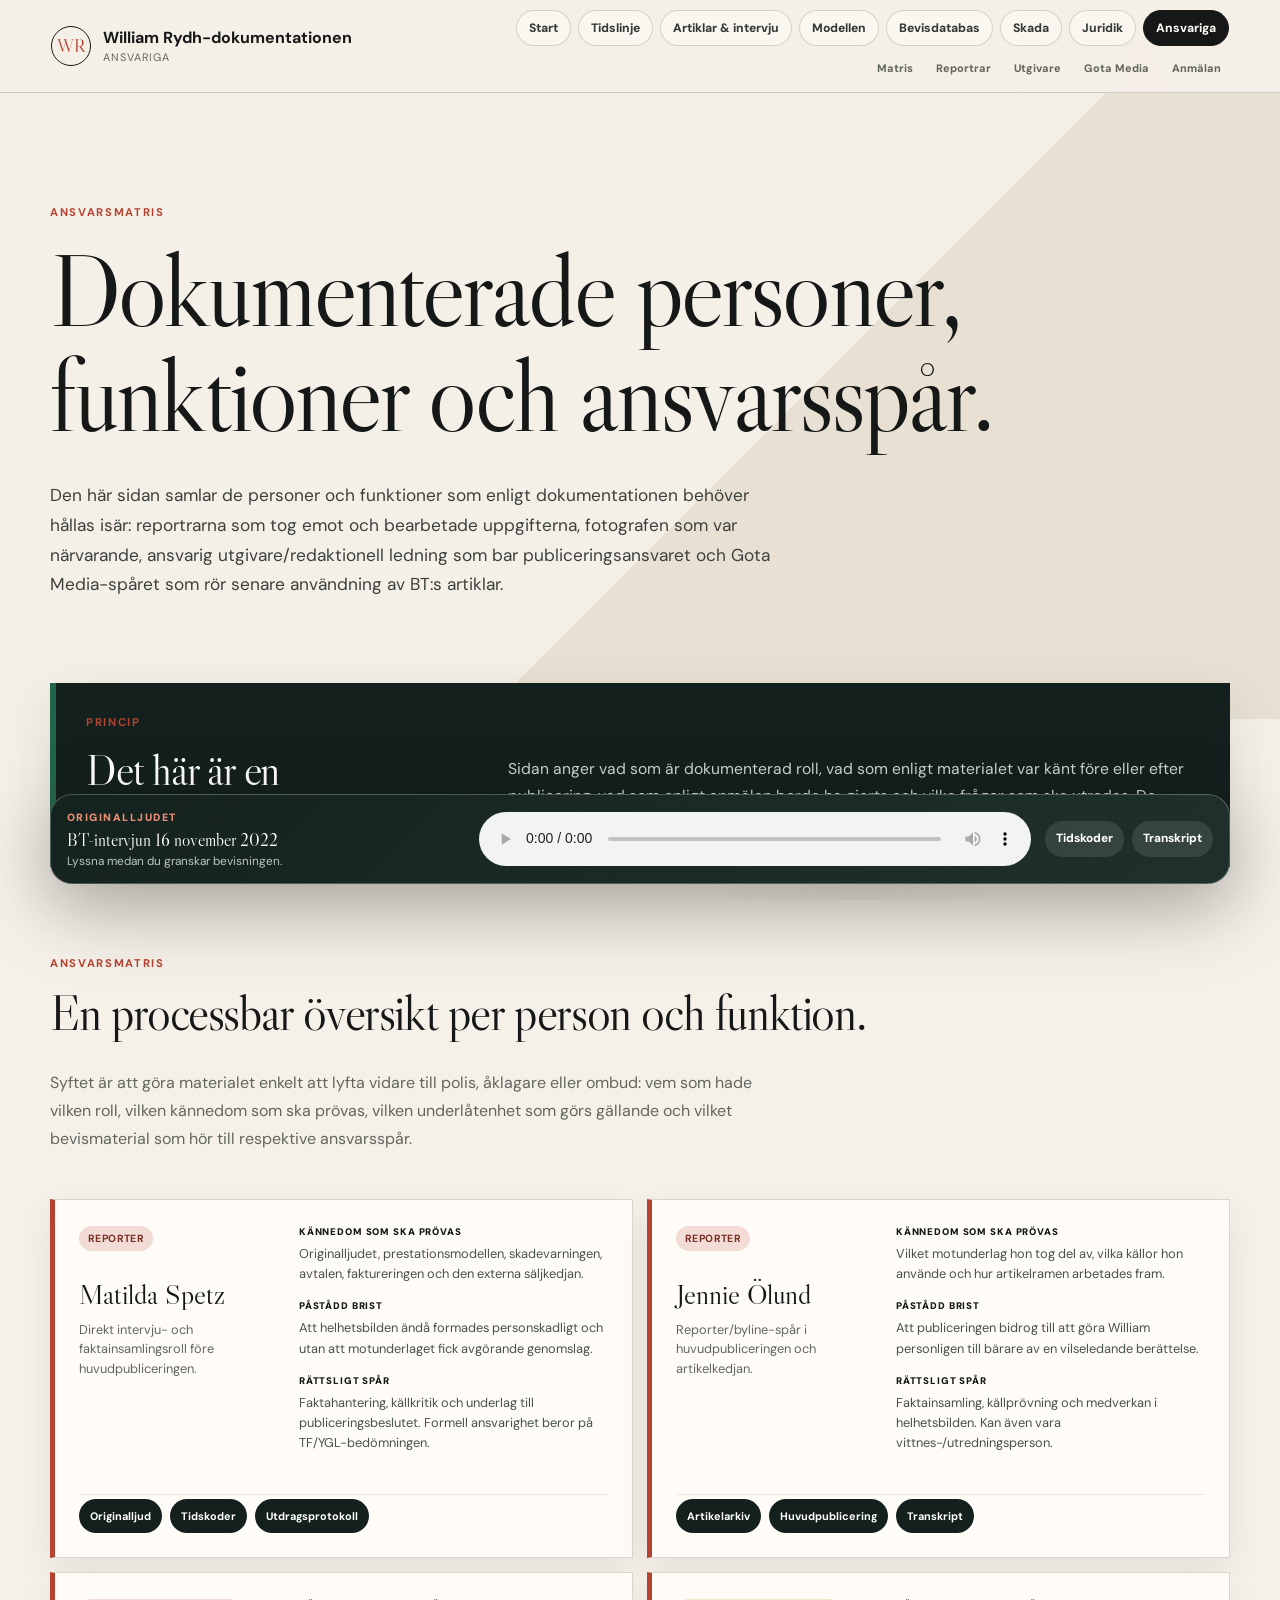
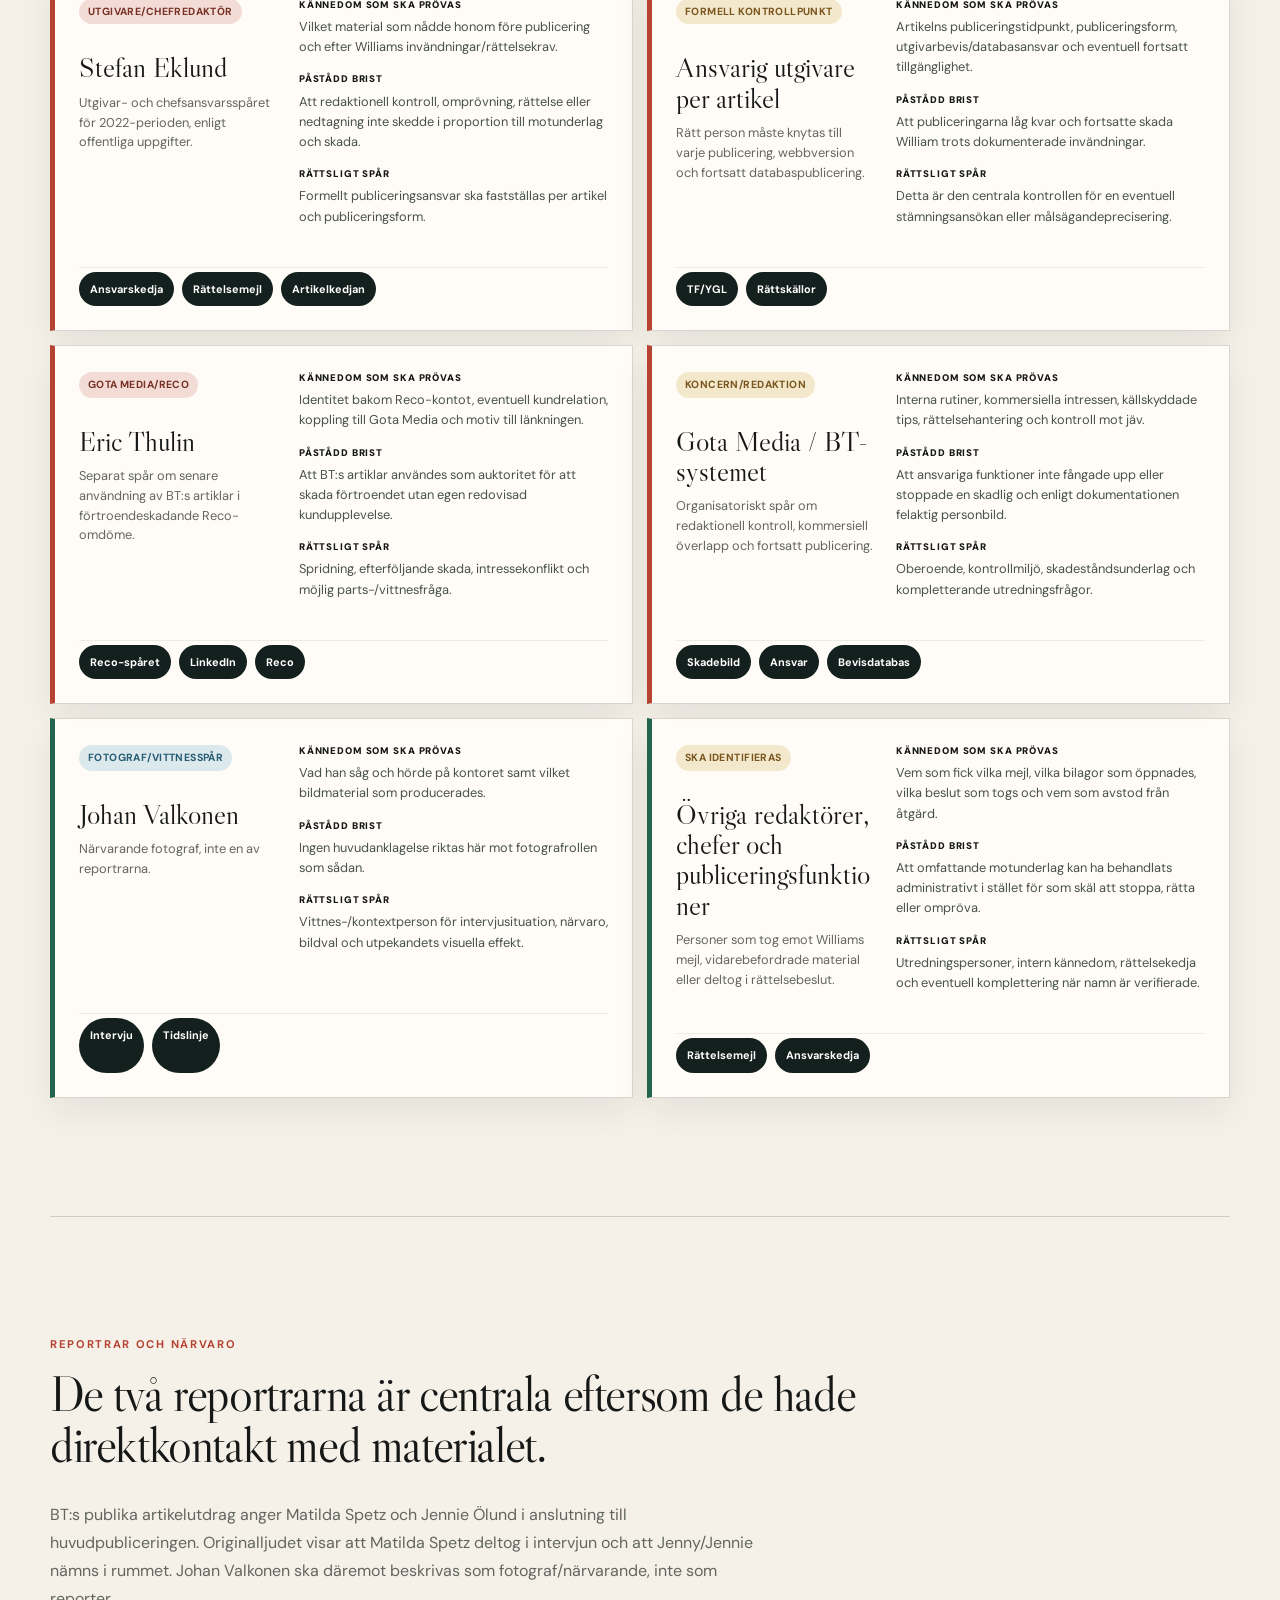
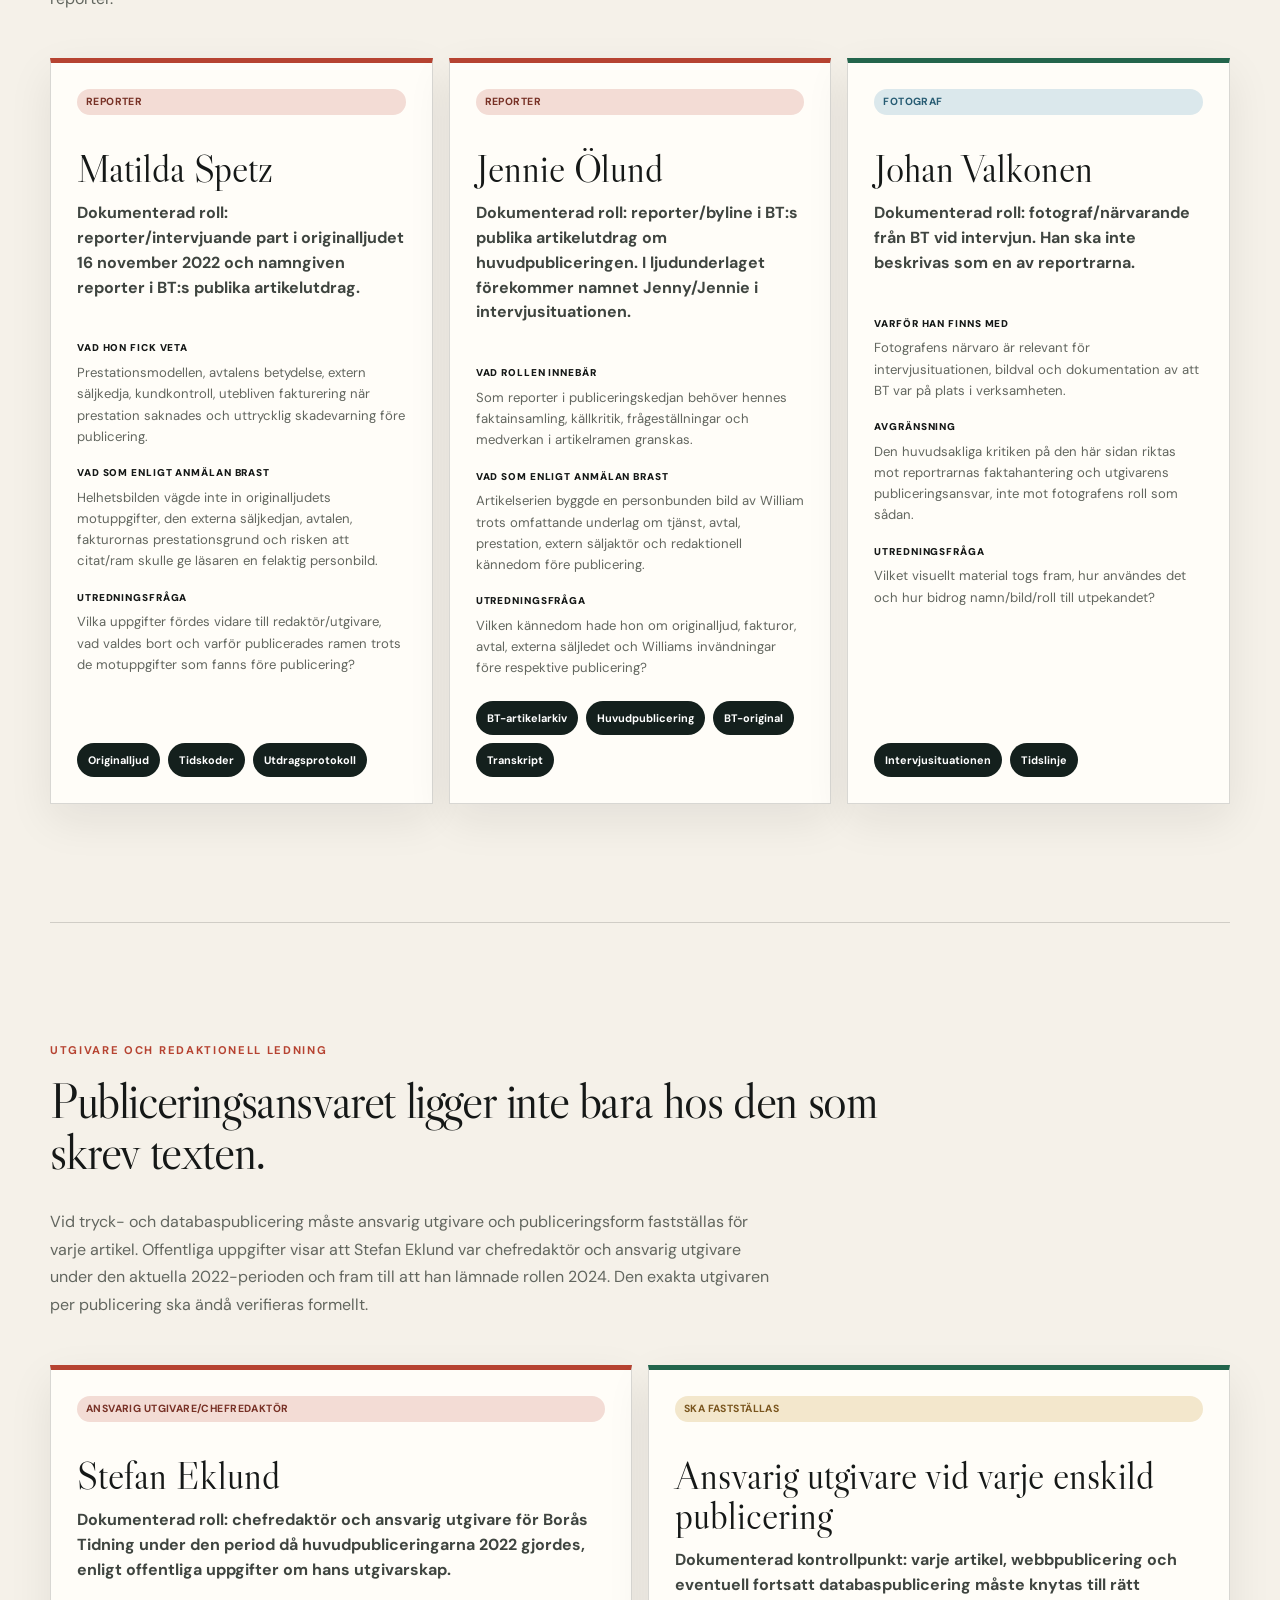
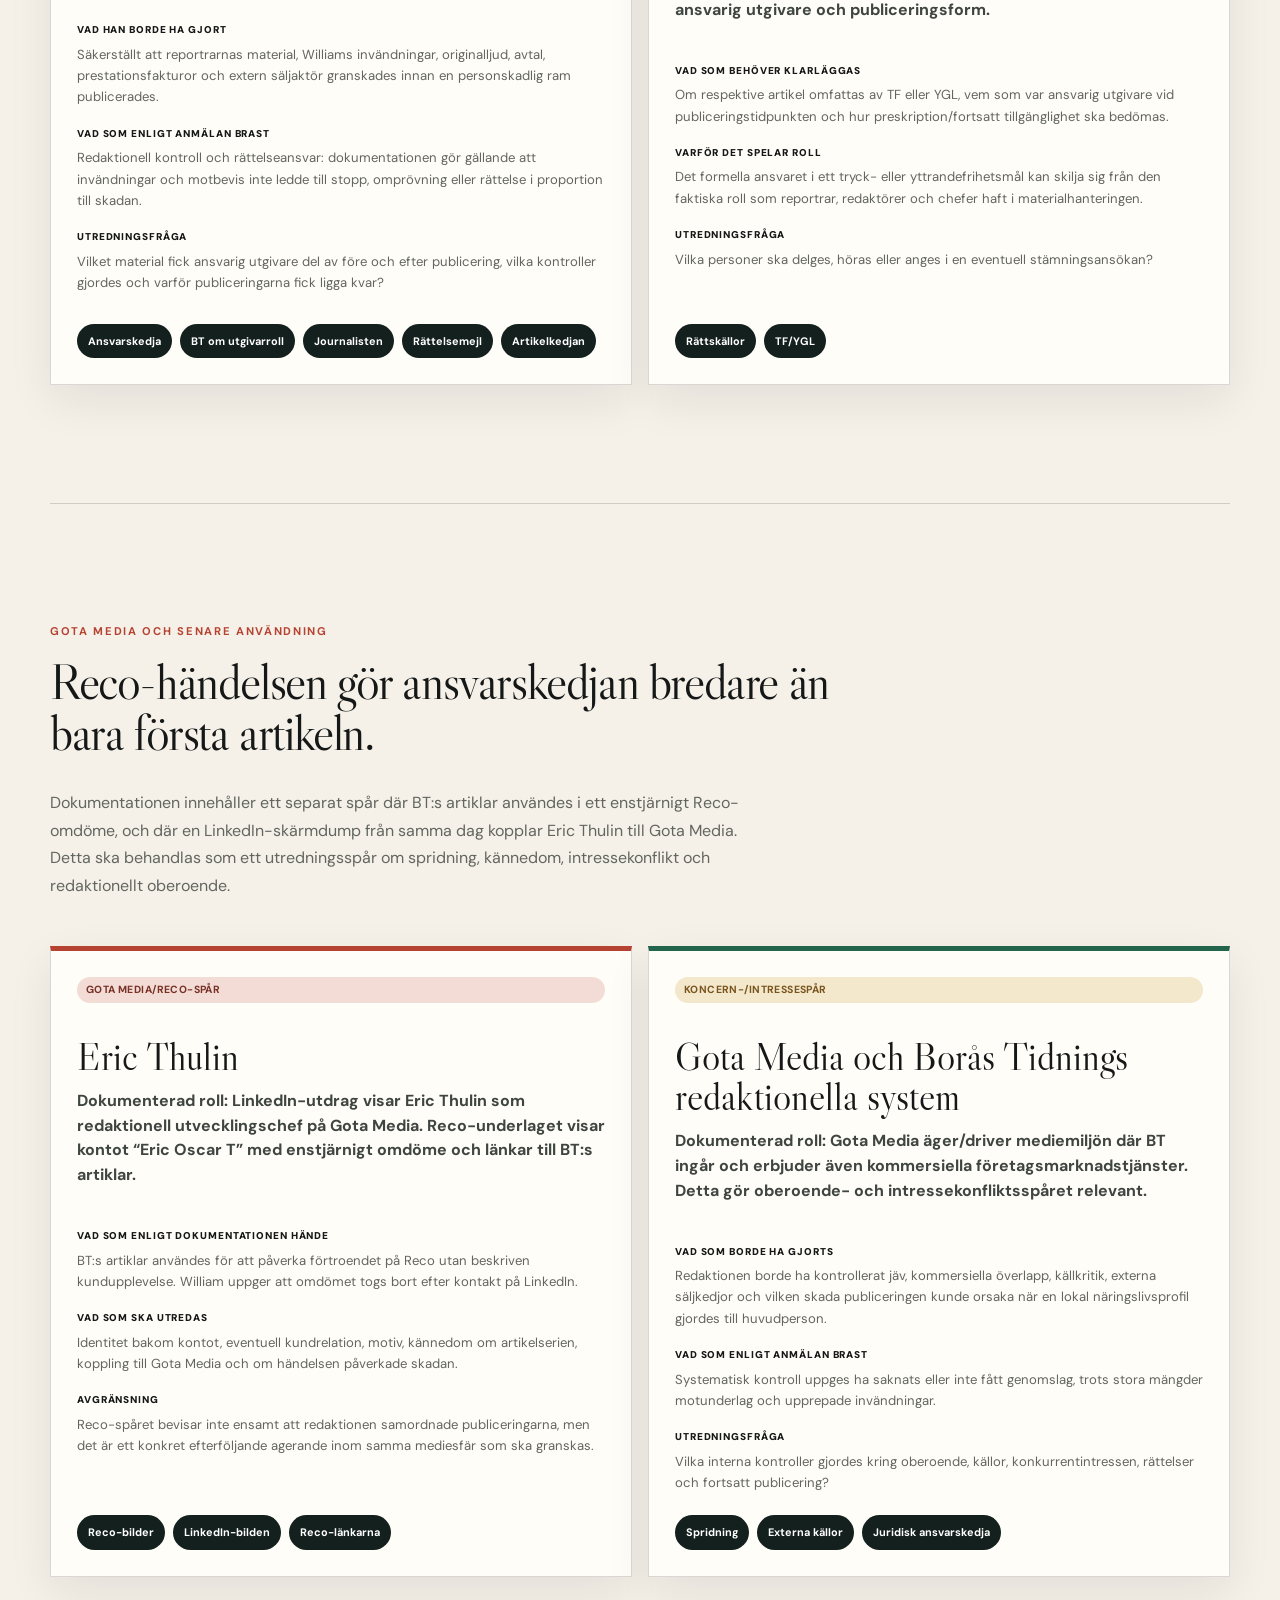
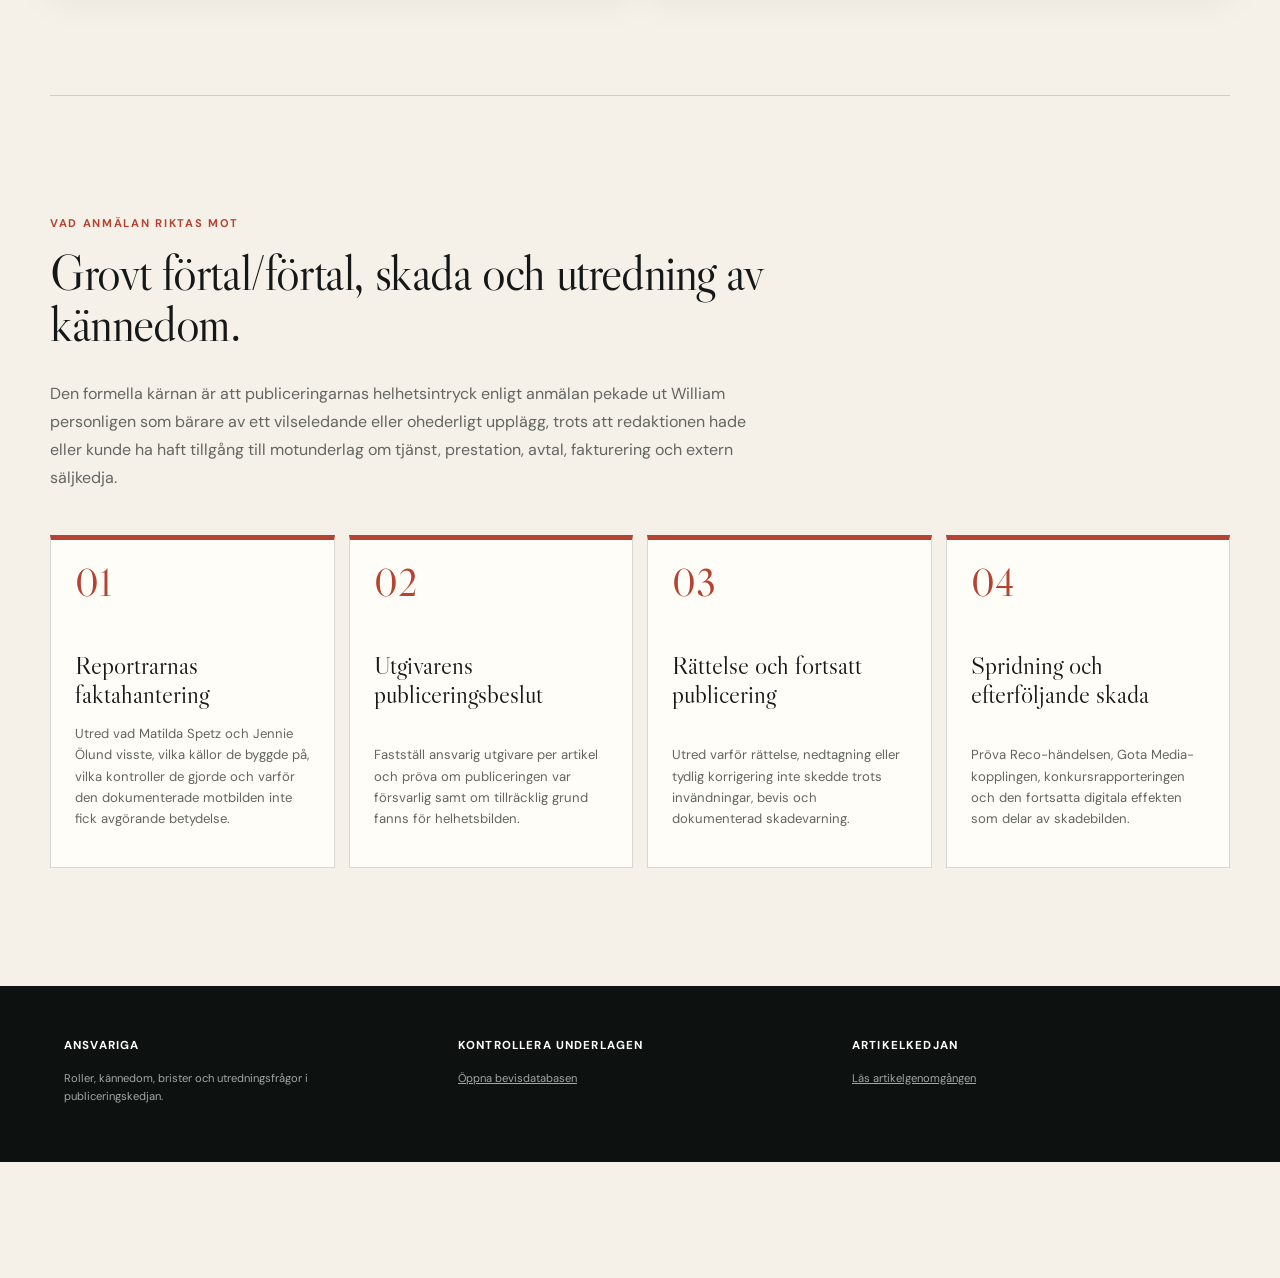
==== ansvariga.html @ 2b40ed15 "Bygg ut ansvarsmatris" ====
<!doctype html>
<html lang="sv">
<head>
  <meta charset="utf-8">
  <meta name="viewport" content="width=device-width, initial-scale=1">
  <meta name="description" content="Ansvarsmatris i William Rydh-dokumentationen: reportrar, fotograf, ansvarig utgivare, redaktionell ledning och Gota Media-spåret.">
  <meta name="robots" content="index, follow, max-image-preview:large">
  <link rel="canonical" href="https://willrydh.github.io/erocket-dokumentation/ansvariga.html">
  <meta property="og:type" content="article">
  <meta property="og:title" content="Ansvarsmatris i William Rydh-dokumentationen">
  <meta property="og:description" content="En saklig ansvarsmatris över dokumenterade roller, kännedom, brister, bevislänkar och utredningsfrågor kring BT:s rapportering.">
  <meta property="og:url" content="https://willrydh.github.io/erocket-dokumentation/ansvariga.html">
  <title>Ansvarsmatris | William Rydh-dokumentationen</title>
  <link rel="preconnect" href="https://fonts.googleapis.com">
  <link rel="preconnect" href="https://fonts.gstatic.com" crossorigin>
  <link href="https://fonts.googleapis.com/css2?family=DM+Sans:wght@400;500;600;700&family=Libre+Caslon+Display&display=swap" rel="stylesheet">
  <link rel="stylesheet" href="styles.css?v=responsibility2">
  <script src="app.js?v=responsibility2" defer></script>
  <script type="application/ld+json">
  {
    "@context": "https://schema.org",
    "@type": "Article",
    "headline": "Ansvarsmatris i William Rydh-dokumentationen",
    "description": "Genomgång av dokumenterade roller, kännedom, brister, bevislänkar och utredningsfrågor kring BT:s rapportering om William Rydh.",
    "inLanguage": "sv-SE",
    "isPartOf": {
      "@type": "WebSite",
      "name": "William Rydh-dokumentationen",
      "url": "https://willrydh.github.io/erocket-dokumentation/"
    }
  }
  </script>
</head>
<body class="archive-page">
  <div class="ambient-layer" aria-hidden="true"><span></span><span></span><span></span></div>
  <div class="reading-progress" aria-hidden="true"><span id="readingProgress"></span></div>

  <header class="site-header" data-page="responsibility">
    <a class="brand" href="index.html" aria-label="Till startsidan"><span class="brand-mark">WR</span><span><strong>William Rydh-dokumentationen</strong><small>Ansvariga</small></span></a>
    <button class="menu-button" id="menuButton" aria-expanded="false" aria-controls="siteNav">Meny</button>
    <nav id="siteNav" aria-label="Huvudnavigation">
      <div class="nav-primary" aria-label="Huvudsidor">
        <a href="index.html" data-nav="overview">Start</a>
        <a href="tidslinje.html" data-nav="timeline">Tidslinje</a>
        <a href="artiklar.html" data-nav="articles">Artiklar & intervju</a>
        <a href="modell.html" data-nav="model">Modellen</a>
        <a href="bevisdatabas.html" data-nav="database">Bevisdatabas</a>
        <a href="skada.html" data-nav="damage">Skada</a>
        <a href="juridik.html" data-nav="legal">Juridik</a>
        <a href="ansvariga.html" data-nav="responsibility">Ansvariga</a>
      </div>
      <div class="nav-secondary" aria-label="På den här sidan">
        <a href="#ansvarsmatris">Matris</a>
        <a href="#reportrar">Reportrar</a>
        <a href="#utgivare">Utgivare</a>
        <a href="#gota">Gota Media</a>
        <a href="#anmalan">Anmälan</a>
      </div>
    </nav>
  </header>

  <main>
    <section class="archive-hero">
      <div class="section-shell">
        <p class="eyebrow">Ansvarsmatris</p>
        <h1>Dokumenterade personer, funktioner och ansvarsspår.</h1>
        <p class="hero-intro">Den här sidan samlar de personer och funktioner som enligt dokumentationen behöver hållas isär: reportrarna som tog emot och bearbetade uppgifterna, fotografen som var närvarande, ansvarig utgivare/redaktionell ledning som bar publiceringsansvaret och Gota Media-spåret som rör senare användning av BT:s artiklar.</p>
      </div>
    </section>

    <section class="responsibility-note section-shell" aria-label="Publiceringsprincip">
      <div>
        <p class="eyebrow">Princip</p>
        <h2>Det här är en ansvarskarta, inte en dom.</h2>
      </div>
      <p>Sidan anger vad som är dokumenterad roll, vad som enligt materialet var känt före eller efter publicering, vad som enligt anmälan borde ha gjorts och vilka frågor som ska utredas. De straffrättsliga slutsatserna avgörs inte här, men ansvarskedjan måste kunna granskas öppet.</p>
    </section>

    <section class="responsibility-section section-shell compact" id="ansvarsmatris">
      <div class="section-heading reveal">
        <p class="eyebrow">Ansvarsmatris</p>
        <h2>En processbar översikt per person och funktion.</h2>
        <p>Syftet är att göra materialet enkelt att lyfta vidare till polis, åklagare eller ombud: vem som hade vilken roll, vilken kännedom som ska prövas, vilken underlåtenhet som görs gällande och vilket bevismaterial som hör till respektive ansvarsspår.</p>
      </div>

      <div class="responsibility-matrix">
        <article class="matrix-person reveal" id="matris-matilda-spetz">
          <div>
            <span class="status disputed">Reporter</span>
            <h3>Matilda Spetz</h3>
            <p>Direkt intervju- och faktainsamlingsroll före huvudpubliceringen.</p>
          </div>
          <dl>
            <dt>Kännedom som ska prövas</dt>
            <dd>Originalljudet, prestationsmodellen, skadevarningen, avtalen, faktureringen och den externa säljkedjan.</dd>
            <dt>Påstådd brist</dt>
            <dd>Att helhetsbilden ändå formades personskadligt och utan att motunderlaget fick avgörande genomslag.</dd>
            <dt>Rättsligt spår</dt>
            <dd>Faktahantering, källkritik och underlag till publiceringsbeslutet. Formell ansvarighet beror på TF/YGL-bedömningen.</dd>
          </dl>
          <div class="evidence-chain-mini">
            <a href="artiklar.html#intervju">Originalljud</a>
            <a href="artiklar.html#intervjutidskoder">Tidskoder</a>
            <a href="bevisdatabas.html#ark-075">Utdragsprotokoll</a>
          </div>
        </article>

        <article class="matrix-person reveal" id="matris-jennie-olund">
          <div>
            <span class="status disputed">Reporter</span>
            <h3>Jennie Ölund</h3>
            <p>Reporter/byline-spår i huvudpubliceringen och artikelkedjan.</p>
          </div>
          <dl>
            <dt>Kännedom som ska prövas</dt>
            <dd>Vilket motunderlag hon tog del av, vilka källor hon använde och hur artikelramen arbetades fram.</dd>
            <dt>Påstådd brist</dt>
            <dd>Att publiceringen bidrog till att göra William personligen till bärare av en vilseledande berättelse.</dd>
            <dt>Rättsligt spår</dt>
            <dd>Faktainsamling, källprövning och medverkan i helhetsbilden. Kan även vara vittnes-/utredningsperson.</dd>
          </dl>
          <div class="evidence-chain-mini">
            <a href="artiklar.html#artikelarkiv">Artikelarkiv</a>
            <a href="artiklar.html#artikel-2022-11-19">Huvudpublicering</a>
            <a href="bevis/transkript-intervju-bt-2022-11-16-oklippt.md">Transkript</a>
          </div>
        </article>

        <article class="matrix-person reveal" id="matris-stefan-eklund">
          <div>
            <span class="status disputed">Utgivare/chefredaktör</span>
            <h3>Stefan Eklund</h3>
            <p>Utgivar- och chefsansvarsspåret för 2022-perioden, enligt offentliga uppgifter.</p>
          </div>
          <dl>
            <dt>Kännedom som ska prövas</dt>
            <dd>Vilket material som nådde honom före publicering och efter Williams invändningar/rättelsekrav.</dd>
            <dt>Påstådd brist</dt>
            <dd>Att redaktionell kontroll, omprövning, rättelse eller nedtagning inte skedde i proportion till motunderlag och skada.</dd>
            <dt>Rättsligt spår</dt>
            <dd>Formellt publiceringsansvar ska fastställas per artikel och publiceringsform.</dd>
          </dl>
          <div class="evidence-chain-mini">
            <a href="juridik.html#ansvar">Ansvarskedja</a>
            <a href="bevisdatabas.html#ark-076">Rättelsemejl</a>
            <a href="artiklar.html#artikelarkiv">Artikelkedjan</a>
          </div>
        </article>

        <article class="matrix-person reveal" id="matris-utgivare">
          <div>
            <span class="status open">Formell kontrollpunkt</span>
            <h3>Ansvarig utgivare per artikel</h3>
            <p>Rätt person måste knytas till varje publicering, webbversion och fortsatt databaspublicering.</p>
          </div>
          <dl>
            <dt>Kännedom som ska prövas</dt>
            <dd>Artikelns publiceringstidpunkt, publiceringsform, utgivarbevis/databasansvar och eventuell fortsatt tillgänglighet.</dd>
            <dt>Påstådd brist</dt>
            <dd>Att publiceringarna låg kvar och fortsatte skada William trots dokumenterade invändningar.</dd>
            <dt>Rättsligt spår</dt>
            <dd>Detta är den centrala kontrollen för en eventuell stämningsansökan eller målsägandeprecisering.</dd>
          </dl>
          <div class="evidence-chain-mini">
            <a href="juridik.html#kallor">TF/YGL</a>
            <a href="bevisdatabas.html#rattskallor">Rättskällor</a>
          </div>
        </article>

        <article class="matrix-person reveal" id="matris-eric-thulin">
          <div>
            <span class="status disputed">Gota Media/Reco</span>
            <h3>Eric Thulin</h3>
            <p>Separat spår om senare användning av BT:s artiklar i förtroendeskadande Reco-omdöme.</p>
          </div>
          <dl>
            <dt>Kännedom som ska prövas</dt>
            <dd>Identitet bakom Reco-kontot, eventuell kundrelation, koppling till Gota Media och motiv till länkningen.</dd>
            <dt>Påstådd brist</dt>
            <dd>Att BT:s artiklar användes som auktoritet för att skada förtroendet utan egen redovisad kundupplevelse.</dd>
            <dt>Rättsligt spår</dt>
            <dd>Spridning, efterföljande skada, intressekonflikt och möjlig parts-/vittnesfråga.</dd>
          </dl>
          <div class="evidence-chain-mini">
            <a href="skada.html#spridning">Reco-spåret</a>
            <a href="bevisdatabas.html#ark-005">LinkedIn</a>
            <a href="bevisdatabas.html#ark-006">Reco</a>
          </div>
        </article>

        <article class="matrix-person reveal" id="matris-gota-media">
          <div>
            <span class="status open">Koncern/redaktion</span>
            <h3>Gota Media / BT-systemet</h3>
            <p>Organisatoriskt spår om redaktionell kontroll, kommersiell överlapp och fortsatt publicering.</p>
          </div>
          <dl>
            <dt>Kännedom som ska prövas</dt>
            <dd>Interna rutiner, kommersiella intressen, källskyddade tips, rättelsehantering och kontroll mot jäv.</dd>
            <dt>Påstådd brist</dt>
            <dd>Att ansvariga funktioner inte fångade upp eller stoppade en skadlig och enligt dokumentationen felaktig personbild.</dd>
            <dt>Rättsligt spår</dt>
            <dd>Oberoende, kontrollmiljö, skadeståndsunderlag och kompletterande utredningsfrågor.</dd>
          </dl>
          <div class="evidence-chain-mini">
            <a href="skada.html#spridning">Skadebild</a>
            <a href="juridik.html#ansvar">Ansvar</a>
            <a href="bevisdatabas.html">Bevisdatabas</a>
          </div>
        </article>

        <article class="matrix-person witness reveal" id="matris-johan-valkonen">
          <div>
            <span class="status corroborated">Fotograf/vittnesspår</span>
            <h3>Johan Valkonen</h3>
            <p>Närvarande fotograf, inte en av reportrarna.</p>
          </div>
          <dl>
            <dt>Kännedom som ska prövas</dt>
            <dd>Vad han såg och hörde på kontoret samt vilket bildmaterial som producerades.</dd>
            <dt>Påstådd brist</dt>
            <dd>Ingen huvudanklagelse riktas här mot fotografrollen som sådan.</dd>
            <dt>Rättsligt spår</dt>
            <dd>Vittnes-/kontextperson för intervjusituation, närvaro, bildval och utpekandets visuella effekt.</dd>
          </dl>
          <div class="evidence-chain-mini">
            <a href="artiklar.html#intervju">Intervju</a>
            <a href="tidslinje.html#brytpunkt">Tidslinje</a>
          </div>
        </article>

        <article class="matrix-person witness reveal" id="matris-ovriga">
          <div>
            <span class="status open">Ska identifieras</span>
            <h3>Övriga redaktörer, chefer och publiceringsfunktioner</h3>
            <p>Personer som tog emot Williams mejl, vidarebefordrade material eller deltog i rättelsebeslut.</p>
          </div>
          <dl>
            <dt>Kännedom som ska prövas</dt>
            <dd>Vem som fick vilka mejl, vilka bilagor som öppnades, vilka beslut som togs och vem som avstod från åtgärd.</dd>
            <dt>Påstådd brist</dt>
            <dd>Att omfattande motunderlag kan ha behandlats administrativt i stället för som skäl att stoppa, rätta eller ompröva.</dd>
            <dt>Rättsligt spår</dt>
            <dd>Utredningspersoner, intern kännedom, rättelsekedja och eventuell komplettering när namn är verifierade.</dd>
          </dl>
          <div class="evidence-chain-mini">
            <a href="bevisdatabas.html#ark-076">Rättelsemejl</a>
            <a href="juridik.html#ansvar">Ansvarskedja</a>
          </div>
        </article>
      </div>
    </section>

    <section class="responsibility-section section-shell" id="reportrar">
      <div class="section-heading reveal">
        <p class="eyebrow">Reportrar och närvaro</p>
        <h2>De två reportrarna är centrala eftersom de hade direktkontakt med materialet.</h2>
        <p>BT:s publika artikelutdrag anger Matilda Spetz och Jennie Ölund i anslutning till huvudpubliceringen. Originalljudet visar att Matilda Spetz deltog i intervjun och att Jenny/Jennie nämns i rummet. Johan Valkonen ska däremot beskrivas som fotograf/närvarande, inte som reporter.</p>
      </div>

      <div class="responsibility-grid">
        <article class="responsibility-card primary reveal" id="matilda-spetz">
          <span class="status disputed">Reporter</span>
          <h3>Matilda Spetz</h3>
          <p class="role-line">Dokumenterad roll: reporter/intervjuande part i originalljudet 16 november 2022 och namngiven reporter i BT:s publika artikelutdrag.</p>
          <dl>
            <dt>Vad hon fick veta</dt>
            <dd>Prestationsmodellen, avtalens betydelse, extern säljkedja, kundkontroll, utebliven fakturering när prestation saknades och uttrycklig skadevarning före publicering.</dd>
            <dt>Vad som enligt anmälan brast</dt>
            <dd>Helhetsbilden vägde inte in originalljudets motuppgifter, den externa säljkedjan, avtalen, fakturornas prestationsgrund och risken att citat/ram skulle ge läsaren en felaktig personbild.</dd>
            <dt>Utredningsfråga</dt>
            <dd>Vilka uppgifter fördes vidare till redaktör/utgivare, vad valdes bort och varför publicerades ramen trots de motuppgifter som fanns före publicering?</dd>
          </dl>
          <div class="evidence-chain-mini">
            <a href="artiklar.html#intervju">Originalljud</a>
            <a href="artiklar.html#intervjutidskoder">Tidskoder</a>
            <a href="bevisdatabas.html#ark-075">Utdragsprotokoll</a>
          </div>
        </article>

        <article class="responsibility-card primary reveal" id="jennie-olund">
          <span class="status disputed">Reporter</span>
          <h3>Jennie Ölund</h3>
          <p class="role-line">Dokumenterad roll: reporter/byline i BT:s publika artikelutdrag om huvudpubliceringen. I ljudunderlaget förekommer namnet Jenny/Jennie i intervjusituationen.</p>
          <dl>
            <dt>Vad rollen innebär</dt>
            <dd>Som reporter i publiceringskedjan behöver hennes faktainsamling, källkritik, frågeställningar och medverkan i artikelramen granskas.</dd>
            <dt>Vad som enligt anmälan brast</dt>
            <dd>Artikelserien byggde en personbunden bild av William trots omfattande underlag om tjänst, avtal, prestation, extern säljaktör och redaktionell kännedom före publicering.</dd>
            <dt>Utredningsfråga</dt>
            <dd>Vilken kännedom hade hon om originalljud, fakturor, avtal, externa säljledet och Williams invändningar före respektive publicering?</dd>
          </dl>
          <div class="evidence-chain-mini">
            <a href="artiklar.html#artikelarkiv">BT-artikelarkiv</a>
            <a href="artiklar.html#artikel-2022-11-19">Huvudpublicering</a>
            <a href="https://www.bt.se/boras/linas-jobb-blev-en-mardrom-sa-hamnar-kunderna-i-klorna-pa-borasforetaget" target="_blank" rel="noreferrer">BT-original</a>
            <a href="bevis/transkript-intervju-bt-2022-11-16-oklippt.md">Transkript</a>
          </div>
        </article>

        <article class="responsibility-card reveal" id="johan-valkonen">
          <span class="status corroborated">Fotograf</span>
          <h3>Johan Valkonen</h3>
          <p class="role-line">Dokumenterad roll: fotograf/närvarande från BT vid intervjun. Han ska inte beskrivas som en av reportrarna.</p>
          <dl>
            <dt>Varför han finns med</dt>
            <dd>Fotografens närvaro är relevant för intervjusituationen, bildval och dokumentation av att BT var på plats i verksamheten.</dd>
            <dt>Avgränsning</dt>
            <dd>Den huvudsakliga kritiken på den här sidan riktas mot reportrarnas faktahantering och utgivarens publiceringsansvar, inte mot fotografens roll som sådan.</dd>
            <dt>Utredningsfråga</dt>
            <dd>Vilket visuellt material togs fram, hur användes det och hur bidrog namn/bild/roll till utpekandet?</dd>
          </dl>
          <div class="evidence-chain-mini">
            <a href="artiklar.html#intervju">Intervjusituationen</a>
            <a href="tidslinje.html#brytpunkt">Tidslinje</a>
          </div>
        </article>
      </div>
    </section>

    <section class="responsibility-section section-shell" id="utgivare">
      <div class="section-heading reveal">
        <p class="eyebrow">Utgivare och redaktionell ledning</p>
        <h2>Publiceringsansvaret ligger inte bara hos den som skrev texten.</h2>
        <p>Vid tryck- och databaspublicering måste ansvarig utgivare och publiceringsform fastställas för varje artikel. Offentliga uppgifter visar att Stefan Eklund var chefredaktör och ansvarig utgivare under den aktuella 2022-perioden och fram till att han lämnade rollen 2024. Den exakta utgivaren per publicering ska ändå verifieras formellt.</p>
      </div>

      <div class="responsibility-grid two">
        <article class="responsibility-card primary reveal" id="stefan-eklund">
          <span class="status disputed">Ansvarig utgivare/chefredaktör</span>
          <h3>Stefan Eklund</h3>
          <p class="role-line">Dokumenterad roll: chefredaktör och ansvarig utgivare för Borås Tidning under den period då huvudpubliceringarna 2022 gjordes, enligt offentliga uppgifter om hans utgivarskap.</p>
          <dl>
            <dt>Vad han borde ha gjort</dt>
            <dd>Säkerställt att reportrarnas material, Williams invändningar, originalljud, avtal, prestationsfakturor och extern säljaktör granskades innan en personskadlig ram publicerades.</dd>
            <dt>Vad som enligt anmälan brast</dt>
            <dd>Redaktionell kontroll och rättelseansvar: dokumentationen gör gällande att invändningar och motbevis inte ledde till stopp, omprövning eller rättelse i proportion till skadan.</dd>
            <dt>Utredningsfråga</dt>
            <dd>Vilket material fick ansvarig utgivare del av före och efter publicering, vilka kontroller gjordes och varför publiceringarna fick ligga kvar?</dd>
          </dl>
          <div class="evidence-chain-mini">
            <a href="juridik.html#ansvar">Ansvarskedja</a>
            <a href="https://www.bt.se/boras/stefan-eklund-slutar-som-ansvarig-utgivare-och-chefredaktor-for-boras-tidning/" target="_blank" rel="noreferrer">BT om utgivarroll</a>
            <a href="https://www.journalisten.se/nytt-om-folk/stefan-eklund/" target="_blank" rel="noreferrer">Journalisten</a>
            <a href="bevisdatabas.html#ark-076">Rättelsemejl</a>
            <a href="artiklar.html#artikelarkiv">Artikelkedjan</a>
          </div>
        </article>

        <article class="responsibility-card reveal" id="utgivare-varje-publicering">
          <span class="status open">Ska fastställas</span>
          <h3>Ansvarig utgivare vid varje enskild publicering</h3>
          <p class="role-line">Dokumenterad kontrollpunkt: varje artikel, webbpublicering och eventuell fortsatt databaspublicering måste knytas till rätt ansvarig utgivare och publiceringsform.</p>
          <dl>
            <dt>Vad som behöver klarläggas</dt>
            <dd>Om respektive artikel omfattas av TF eller YGL, vem som var ansvarig utgivare vid publiceringstidpunkten och hur preskription/fortsatt tillgänglighet ska bedömas.</dd>
            <dt>Varför det spelar roll</dt>
            <dd>Det formella ansvaret i ett tryck- eller yttrandefrihetsmål kan skilja sig från den faktiska roll som reportrar, redaktörer och chefer haft i materialhanteringen.</dd>
            <dt>Utredningsfråga</dt>
            <dd>Vilka personer ska delges, höras eller anges i en eventuell stämningsansökan?</dd>
          </dl>
          <div class="evidence-chain-mini">
            <a href="bevisdatabas.html#rattskallor">Rättskällor</a>
            <a href="juridik.html#kallor">TF/YGL</a>
          </div>
        </article>
      </div>
    </section>

    <section class="responsibility-section section-shell" id="gota">
      <div class="section-heading reveal">
        <p class="eyebrow">Gota Media och senare användning</p>
        <h2>Reco-händelsen gör ansvarskedjan bredare än bara första artikeln.</h2>
        <p>Dokumentationen innehåller ett separat spår där BT:s artiklar användes i ett enstjärnigt Reco-omdöme, och där en LinkedIn-skärmdump från samma dag kopplar Eric Thulin till Gota Media. Detta ska behandlas som ett utredningsspår om spridning, kännedom, intressekonflikt och redaktionellt oberoende.</p>
      </div>

      <div class="responsibility-grid two">
        <article class="responsibility-card primary reveal" id="eric-thulin">
          <span class="status disputed">Gota Media/Reco-spår</span>
          <h3>Eric Thulin</h3>
          <p class="role-line">Dokumenterad roll: LinkedIn-utdrag visar Eric Thulin som redaktionell utvecklingschef på Gota Media. Reco-underlaget visar kontot “Eric Oscar T” med enstjärnigt omdöme och länkar till BT:s artiklar.</p>
          <dl>
            <dt>Vad som enligt dokumentationen hände</dt>
            <dd>BT:s artiklar användes för att påverka förtroendet på Reco utan beskriven kundupplevelse. William uppger att omdömet togs bort efter kontakt på LinkedIn.</dd>
            <dt>Vad som ska utredas</dt>
            <dd>Identitet bakom kontot, eventuell kundrelation, motiv, kännedom om artikelserien, koppling till Gota Media och om händelsen påverkade skadan.</dd>
            <dt>Avgränsning</dt>
            <dd>Reco-spåret bevisar inte ensamt att redaktionen samordnade publiceringarna, men det är ett konkret efterföljande agerande inom samma mediesfär som ska granskas.</dd>
          </dl>
          <div class="evidence-chain-mini">
            <a href="skada.html#spridning">Reco-bilder</a>
            <a href="bevisdatabas.html#ark-005">LinkedIn-bilden</a>
            <a href="bevisdatabas.html#ark-006">Reco-länkarna</a>
          </div>
        </article>

        <article class="responsibility-card reveal" id="gota-media">
          <span class="status open">Koncern-/intressespår</span>
          <h3>Gota Media och Borås Tidnings redaktionella system</h3>
          <p class="role-line">Dokumenterad roll: Gota Media äger/driver mediemiljön där BT ingår och erbjuder även kommersiella företagsmarknadstjänster. Detta gör oberoende- och intressekonfliktsspåret relevant.</p>
          <dl>
            <dt>Vad som borde ha gjorts</dt>
            <dd>Redaktionen borde ha kontrollerat jäv, kommersiella överlapp, källkritik, externa säljkedjor och vilken skada publiceringen kunde orsaka när en lokal näringslivsprofil gjordes till huvudperson.</dd>
            <dt>Vad som enligt anmälan brast</dt>
            <dd>Systematisk kontroll uppges ha saknats eller inte fått genomslag, trots stora mängder motunderlag och upprepade invändningar.</dd>
            <dt>Utredningsfråga</dt>
            <dd>Vilka interna kontroller gjordes kring oberoende, källor, konkurrentintressen, rättelser och fortsatt publicering?</dd>
          </dl>
          <div class="evidence-chain-mini">
            <a href="skada.html#spridning">Spridning</a>
            <a href="bevisdatabas.html#rattskallor">Externa källor</a>
            <a href="juridik.html#ansvar">Juridisk ansvarskedja</a>
          </div>
        </article>
      </div>
    </section>

    <section class="responsibility-section section-shell" id="anmalan">
      <div class="section-heading reveal">
        <p class="eyebrow">Vad anmälan riktas mot</p>
        <h2>Grovt förtal/förtal, skada och utredning av kännedom.</h2>
        <p>Den formella kärnan är att publiceringarnas helhetsintryck enligt anmälan pekade ut William personligen som bärare av ett vilseledande eller ohederligt upplägg, trots att redaktionen hade eller kunde ha haft tillgång till motunderlag om tjänst, prestation, avtal, fakturering och extern säljkedja.</p>
      </div>

      <div class="responsibility-claims">
        <article class="reveal">
          <strong>01</strong>
          <h3>Reportrarnas faktahantering</h3>
          <p>Utred vad Matilda Spetz och Jennie Ölund visste, vilka källor de byggde på, vilka kontroller de gjorde och varför den dokumenterade motbilden inte fick avgörande betydelse.</p>
        </article>
        <article class="reveal">
          <strong>02</strong>
          <h3>Utgivarens publiceringsbeslut</h3>
          <p>Fastställ ansvarig utgivare per artikel och pröva om publiceringen var försvarlig samt om tillräcklig grund fanns för helhetsbilden.</p>
        </article>
        <article class="reveal">
          <strong>03</strong>
          <h3>Rättelse och fortsatt publicering</h3>
          <p>Utred varför rättelse, nedtagning eller tydlig korrigering inte skedde trots invändningar, bevis och dokumenterad skadevarning.</p>
        </article>
        <article class="reveal">
          <strong>04</strong>
          <h3>Spridning och efterföljande skada</h3>
          <p>Pröva Reco-händelsen, Gota Media-kopplingen, konkursrapporteringen och den fortsatta digitala effekten som delar av skadebilden.</p>
        </article>
      </div>
    </section>
  </main>

  <footer>
    <div><strong>Ansvariga</strong><p>Roller, kännedom, brister och utredningsfrågor i publiceringskedjan.</p></div>
    <div><strong>Kontrollera underlagen</strong><p><a href="bevisdatabas.html">Öppna bevisdatabasen</a></p></div>
    <div><strong>Artikelkedjan</strong><p><a href="artiklar.html">Läs artikelgenomgången</a></p></div>
  </footer>
</body>
</html>
---- styles.css ----
:root {
  --paper: #f4f0e8;
  --paper-deep: #e8e0d2;
  --ink: #151817;
  --muted: #62665f;
  --line: rgba(21, 24, 23, .16);
  --red: #b64331;
  --red-dark: #773126;
  --green: #23654c;
  --blue: #275c73;
  --gold: #ad792b;
  --night: #14201d;
  --white: #fffdf8;
  --serif: "Libre Caslon Display", Georgia, serif;
  --sans: "DM Sans", Arial, sans-serif;
  --shadow: 0 22px 55px rgba(26, 29, 25, .12);
}

* { box-sizing: border-box; }
html { scroll-behavior: smooth; scroll-padding-top: 108px; overflow-x: clip; }
body {
  margin: 0;
  background: var(--paper);
  color: var(--ink);
  font-family: var(--sans);
  font-size: 16px;
  line-height: 1.68;
  overflow-x: clip;
}
body::before {
  content: "";
  position: fixed; inset: 0; z-index: -3; pointer-events: none;
  background:
    linear-gradient(90deg, rgba(21, 24, 23, .035) 1px, transparent 1px),
    linear-gradient(rgba(21, 24, 23, .028) 1px, transparent 1px);
  background-size: 82px 82px;
  mask-image: linear-gradient(to bottom, rgba(0,0,0,.5), rgba(0,0,0,.12) 42%, transparent 86%);
}
.ambient-layer {
  position: fixed; inset: 0; width: 100vw; max-width: 100vw; z-index: -2; pointer-events: none; overflow: hidden; contain: paint;
}
.ambient-layer span {
  position: absolute; width: 42vmax; height: 42vmax; border-radius: 50%;
  background: radial-gradient(circle, rgba(182, 67, 49, .13), rgba(182, 67, 49, 0) 62%);
  filter: blur(4px); opacity: .72; transform: translate3d(0,0,0);
  animation: ambient-drift 26s ease-in-out infinite alternate;
}
.ambient-layer span:nth-child(1) { top: -16vmax; right: -10vmax; }
.ambient-layer span:nth-child(2) {
  width: 34vmax; height: 34vmax; left: -13vmax; top: 35vh;
  background: radial-gradient(circle, rgba(35, 101, 76, .12), rgba(35, 101, 76, 0) 62%);
  animation-duration: 34s; animation-delay: -8s;
}
.ambient-layer span:nth-child(3) {
  width: 30vmax; height: 30vmax; right: 18vw; bottom: -18vmax;
  background: radial-gradient(circle, rgba(173, 121, 43, .11), rgba(173, 121, 43, 0) 64%);
  animation-duration: 39s; animation-delay: -15s;
}
@keyframes ambient-drift {
  from { transform: translate3d(-2vw, -1vh, 0) scale(1); }
  to { transform: translate3d(3vw, 4vh, 0) scale(1.08); }
}
button, a { font: inherit; }
a { color: inherit; }
img { max-width: 100%; display: block; }
.wiki-link {
  color: var(--red-dark);
  font-weight: 700;
  text-decoration: underline;
  text-decoration-thickness: 1px;
  text-underline-offset: 3px;
}
.wiki-link:hover { color: var(--red); }

.reading-progress {
  position: fixed; inset: 0 0 auto; height: 3px; z-index: 100;
  background: transparent;
}
.reading-progress span { display: block; width: 0; height: 100%; background: var(--red); }

.site-header {
  position: sticky; top: 0; z-index: 50;
  display: flex; align-items: center; justify-content: space-between;
  gap: 22px; min-height: 86px; padding: 10px 4vw;
  background: rgba(244, 240, 232, .9);
  border-bottom: 1px solid var(--line);
  backdrop-filter: blur(18px);
}
.brand { display: flex; gap: 12px; align-items: center; text-decoration: none; line-height: 1.15; }
.brand-mark {
  display: grid; place-items: center; width: 40px; height: 40px;
  border: 1px solid var(--ink); border-radius: 50%;
  font: 18px/1 var(--serif); color: var(--red);
}
.brand strong, .brand small { display: block; }
.brand small { margin-top: 4px; color: var(--muted); font-size: .68rem; letter-spacing: .08em; text-transform: uppercase; }
nav { display: grid; gap: 8px; justify-items: end; align-items: center; }
.nav-primary, .nav-secondary { display: flex; gap: 7px; align-items: center; justify-content: flex-end; flex-wrap: wrap; }
.nav-primary a, .nav-secondary a {
  display: inline-flex; align-items: center; min-height: 34px; padding: 7px 12px;
  color: #343936; text-decoration: none; border-radius: 99px; font-size: .76rem; font-weight: 800;
}
.nav-primary a { border: 1px solid var(--line); background: rgba(255, 253, 248, .46); }
.nav-secondary a { min-height: 28px; padding: 4px 8px; color: var(--muted); font-size: .68rem; }
.nav-primary a:hover, .nav-secondary a:hover { color: var(--red); background: rgba(255, 253, 248, .78); }
.site-header[data-page="overview"] [data-nav="overview"],
.site-header[data-page="database"] [data-nav="database"],
.site-header[data-page="articles"] [data-nav="articles"],
.site-header[data-page="timeline"] [data-nav="timeline"],
.site-header[data-page="model"] [data-nav="model"],
.site-header[data-page="damage"] [data-nav="damage"],
.site-header[data-page="legal"] [data-nav="legal"],
.site-header[data-page="responsibility"] [data-nav="responsibility"] {
  background: var(--ink); color: var(--white); border-color: var(--ink);
}
.menu-button { display: none; border: 1px solid var(--line); background: transparent; padding: 8px 12px; border-radius: 99px; }
body.has-sticky-player { padding-bottom: 116px; }
.sticky-interview-player {
  position: fixed; right: 18px; bottom: 16px; left: 18px; z-index: 80;
  display: grid; grid-template-columns: minmax(220px, .9fr) minmax(280px, 1.25fr) auto; gap: 14px;
  align-items: center; max-width: 1180px; margin-inline: auto; padding: 14px 16px;
  border: 1px solid rgba(255,255,255,.24); border-radius: 22px;
  background:
    linear-gradient(135deg, rgba(20,32,29,.96), rgba(31,45,41,.94)),
    var(--green);
  box-shadow: 0 24px 80px rgba(0,0,0,.28); color: white; backdrop-filter: blur(18px);
}
.sticky-interview-copy span {
  display: block; margin-bottom: 4px; color: #e98c76; font-size: .66rem; font-weight: 900;
  letter-spacing: .14em; text-transform: uppercase;
}
.sticky-interview-copy strong { display: block; font: 1.08rem/1.1 var(--serif); }
.sticky-interview-copy small { display: block; margin-top: 4px; color: #b9c5c0; font-size: .74rem; line-height: 1.25; }
.sticky-interview-player audio { width: 100%; min-width: 0; filter: saturate(.9); }
.sticky-interview-links { display: flex; gap: 8px; flex-wrap: wrap; justify-content: flex-end; }
.sticky-interview-links a {
  display: inline-flex; align-items: center; min-height: 35px; padding: 8px 11px; border-radius: 999px;
  background: rgba(255,255,255,.1); color: white; font-size: .74rem; font-weight: 800; text-decoration: none;
}
.sticky-interview-links a:hover { background: rgba(255,255,255,.18); }

.section-shell, main[id], main > section[id] { scroll-margin-top: 16px; }
.section-shell { width: min(1180px, calc(100% - 40px)); margin-inline: auto; }
.hero {
  display: grid; grid-template-columns: 1.25fr .75fr;
  gap: 7vw; align-items: center; padding: clamp(78px, 7.2vw, 124px) max(5vw, calc((100vw - 1320px)/2));
  background:
    radial-gradient(circle at 72% 20%, rgba(182, 67, 49, .12), transparent 28%),
    linear-gradient(135deg, var(--paper) 0 64%, var(--paper-deep) 64%);
}
.eyebrow {
  margin: 0 0 16px; color: var(--red); font-size: .7rem; font-weight: 700;
  letter-spacing: .15em; text-transform: uppercase;
}
h1, h2 { font-family: var(--serif); font-weight: 400; letter-spacing: -.028em; line-height: 1.02; }
h1 { margin: 0; font-size: clamp(3.45rem, 6.3vw, 6.8rem); }
h1 em { color: var(--red); font-weight: 400; }
h2 { margin: 0 0 30px; font-size: clamp(2.25rem, 3.9vw, 4.15rem); }
h3 { line-height: 1.2; }
.hero-intro { max-width: 720px; margin: 34px 0; color: #3c413d; font-size: clamp(1.05rem, 1.35vw, 1.18rem); line-height: 1.72; }
.hero-actions { display: flex; flex-wrap: wrap; gap: 12px; }
.button {
  display: inline-flex; align-items: center; justify-content: center; padding: 13px 20px;
  border: 1px solid var(--ink); border-radius: 99px; text-decoration: none; font-size: .82rem; font-weight: 700;
  transition: transform .2s, background .2s, color .2s;
}
.button:hover { transform: translateY(-2px); }
.button.primary { background: var(--ink); color: var(--white); }
.button.secondary { background: transparent; }
.hero-case { padding: 34px; background: var(--white); border-top: 7px solid var(--red); box-shadow: var(--shadow); transform: rotate(1deg); }
.case-label { color: var(--red); font-size: .68rem; font-weight: 700; letter-spacing: .14em; text-transform: uppercase; }
.hero-case blockquote { margin: 32px 0 28px; font: clamp(1.75rem, 2.4vw, 2.35rem)/1.2 var(--serif); }
.hero-case p { color: var(--muted); font-size: .95rem; line-height: 1.68; }
.case-status { display: flex; gap: 10px; align-items: center; padding-top: 22px; border-top: 1px solid var(--line); font-size: .72rem; }
.status { display: inline-flex; padding: 4px 9px; border-radius: 99px; font-size: .65rem; font-weight: 700; letter-spacing: .04em; text-transform: uppercase; }
.status.documented { background: #d8e9df; color: var(--green); }
.status.corroborated { background: #dbe8ec; color: var(--blue); }
.status.disputed { background: #f3dcd5; color: var(--red-dark); }
.status.open { background: #f3e7cc; color: #79551e; }

.disclosure {
  width: min(1180px, calc(100% - 40px)); margin: -30px auto 0; position: relative; z-index: 2;
  padding: 18px 24px; background: var(--night); color: #dae0dc; border-radius: 4px;
  font-size: .82rem; box-shadow: var(--shadow);
}
.disclosure strong { color: white; }

.living-report {
  display: grid; grid-template-columns: .9fr 1.1fr; gap: 28px; align-items: start;
  margin-top: 28px; padding-block: 40px; position: relative;
  background: linear-gradient(135deg, rgba(255,253,248,.98), rgba(239,232,220,.92));
  border: 1px solid var(--line); border-left: 6px solid var(--green);
  box-shadow: 0 18px 70px rgba(19, 28, 24, .09);
}
.living-report::before {
  content: ""; position: absolute; top: 18px; right: 22px; width: 9px; height: 9px;
  border-radius: 50%; background: var(--red); box-shadow: 0 0 0 8px rgba(196,70,46,.11);
}
.living-report h2 { margin: 10px 0 0; font-size: clamp(2.15rem, 4vw, 4.25rem); }
.living-report-copy { color: var(--muted); font-size: 1rem; line-height: 1.74; }
.living-report-copy p { margin: 0 0 16px; }
.living-report-badges {
  grid-column: 1 / -1; display: flex; flex-wrap: wrap; gap: 9px; padding-top: 22px;
  border-top: 1px solid var(--line);
}
.living-report-badges span {
  display: inline-flex; align-items: center; min-height: 34px; padding: 6px 11px;
  border: 1px solid rgba(22,82,58,.18); border-radius: 99px;
  background: rgba(216,233,223,.66); color: var(--green);
  font-size: .68rem; font-weight: 800; letter-spacing: .04em; text-transform: uppercase;
}

.story-journey {
  position: relative; padding-block: 118px 88px; isolation: isolate;
}
.story-journey::before,
.story-journey::after {
  content: ""; position: absolute; z-index: -1; pointer-events: none; border-radius: 999px;
  filter: blur(12px); opacity: .78; animation: journey-flow 28s ease-in-out infinite alternate;
}
.story-journey::before {
  width: 42vw; height: 42vw; top: 5%; right: -18vw;
  background: radial-gradient(circle, rgba(182, 67, 49, .16), rgba(182, 67, 49, 0) 68%);
}
.story-journey::after {
  width: 38vw; height: 38vw; left: -19vw; bottom: 8%;
  background: radial-gradient(circle, rgba(35, 101, 76, .15), rgba(35, 101, 76, 0) 70%);
  animation-duration: 34s; animation-delay: -12s;
}
@keyframes journey-flow {
  from { transform: translate3d(-1.5vw, -1vh, 0) scale(1); }
  to { transform: translate3d(2vw, 3vh, 0) scale(1.08); }
}
.story-journey .section-heading { max-width: 930px; }
.story-journey .section-heading h2 { max-width: 900px; }
.story-journey .section-heading p:last-child {
  max-width: 820px; color: var(--muted); font-size: 1.04rem; line-height: 1.76;
}
.journey-map {
  display: grid; grid-template-columns: repeat(3, 1fr); gap: 18px; margin-top: 46px;
}
.journey-step {
  position: relative; min-height: 470px; display: flex; flex-direction: column;
  padding: 0 0 24px; overflow: hidden; background: rgba(255, 253, 248, .94);
  border: 1px solid var(--line); border-top: 5px solid var(--green);
  box-shadow: 0 18px 55px rgba(26, 29, 25, .1);
}
.journey-step::before {
  content: ""; position: absolute; inset: 0; z-index: 0; pointer-events: none;
  background: linear-gradient(to bottom, transparent 58%, rgba(255,253,248,.98));
}
.journey-step.damage { border-top-color: var(--red); background: #f1e4dc; }
.journey-step.damage::before { background: linear-gradient(to bottom, transparent 58%, rgba(241,228,220,.99)); }
.journey-image {
  position: relative; z-index: 1; display: block; height: 255px; overflow: hidden;
  background: var(--paper-deep); border-bottom: 1px solid var(--line);
}
.journey-image img {
  width: 100%; height: 100%; object-fit: cover; object-position: top left;
  transition: transform .7s ease, filter .7s ease;
}
.journey-step:hover .journey-image img { transform: scale(1.045); filter: contrast(1.04); }
.journey-step span {
  position: relative; z-index: 1; margin: 22px 24px 0;
  color: var(--red); font-size: .65rem; font-weight: 800;
  letter-spacing: .1em; text-transform: uppercase;
}
.journey-step h3 {
  position: relative; z-index: 1; margin: 14px 24px 10px;
  font: 1.75rem/1.12 var(--serif);
}
.journey-step p {
  position: relative; z-index: 1; margin: 0 24px 18px;
  color: var(--muted); font-size: .92rem; line-height: 1.55;
}
.journey-link {
  position: relative; z-index: 1; display: inline-flex; width: fit-content; margin: auto 24px 0;
  color: var(--red-dark); font-size: .76rem; font-weight: 800;
  text-decoration-thickness: 1px; text-underline-offset: 3px;
}
.journey-thesis {
  margin-top: 18px; padding: 34px; background: var(--night); color: white;
  border-left: 6px solid var(--red);
}
.journey-thesis span {
  color: #e98c76; font-size: .66rem; font-weight: 800;
  letter-spacing: .12em; text-transform: uppercase;
}
.journey-thesis p {
  max-width: 1050px; margin: 18px 0 0;
  font: clamp(1.45rem, 2.4vw, 2.45rem)/1.2 var(--serif);
}

.invitation-section { padding-block: 105px 55px; }
.invitation-grid {
  display: grid; grid-template-columns: repeat(3, 1fr); gap: 14px; margin-top: 46px;
}
.invitation-grid article {
  min-height: 260px; display: flex; flex-direction: column; padding: 26px;
  background: var(--white); border: 1px solid var(--line); border-top: 5px solid var(--red);
}
.invitation-grid span { color: var(--red); font-size: .65rem; font-weight: 700; letter-spacing: .1em; text-transform: uppercase; }
.invitation-grid h3 { margin: 44px 0 16px; font: 1.7rem/1.14 var(--serif); }
.invitation-grid p { margin-top: auto; color: var(--muted); font-size: .9rem; line-height: 1.64; }

.article-arc { padding-block: 118px 76px; }
.arc-track { display: grid; grid-template-columns: repeat(3, 1fr); gap: 14px; margin-top: 54px; }
.arc-card {
  min-height: 330px; display: flex; flex-direction: column; padding: 26px;
  background: var(--white); border: 1px solid var(--line); border-top: 6px solid var(--green);
}
.arc-card.pivot { border-top-color: var(--red); background: #f1dfd8; }
.arc-card.after { border-top-color: var(--red-dark); }
.arc-card span { color: var(--muted); font-size: .66rem; font-weight: 700; letter-spacing: .1em; text-transform: uppercase; }
.arc-card h3 { margin: 46px 0 16px; font: 1.9rem/1.14 var(--serif); }
.arc-card p { margin-top: auto; color: var(--muted); font-size: .9rem; line-height: 1.64; }
.arc-verdict { margin-top: 18px; padding: 34px; background: var(--night); color: white; }
.arc-verdict span { color: #e98c76; font-size: .66rem; font-weight: 700; letter-spacing: .12em; text-transform: uppercase; }
.arc-verdict p { max-width: 980px; margin: 18px 0 0; font: clamp(1.45rem, 2.4vw, 2.35rem)/1.2 var(--serif); }

.core-case-section { padding-block: 120px; }
.editorial-sequence { display: grid; grid-template-columns: 1fr 1fr; gap: 16px; margin-top: 58px; }
.editorial-sequence article {
  min-height: 350px; display: flex; flex-direction: column; padding: 30px;
  background: var(--white); border: 1px solid var(--line); border-top: 6px solid var(--red);
}
.editorial-sequence span { color: var(--red); font-size: .65rem; font-weight: 700; letter-spacing: .1em; text-transform: uppercase; }
.editorial-sequence h3 { margin: 55px 0 20px; font: clamp(1.8rem, 3vw, 3rem)/1.12 var(--serif); }
.editorial-sequence p { margin-top: auto; color: var(--muted); font-size: .92rem; line-height: 1.66; }
.core-verdict { margin-top: 18px; padding: 36px; background: var(--red-dark); color: white; }
.core-verdict span { color: #f1aa98; font-size: .66rem; font-weight: 700; letter-spacing: .12em; text-transform: uppercase; }
.core-verdict p { max-width: 1040px; margin: 20px 0 0; font: clamp(1.55rem, 2.8vw, 2.8rem)/1.18 var(--serif); }

.numbers { display: grid; grid-template-columns: repeat(4, 1fr); margin-top: 70px; border-block: 1px solid var(--line); }
.numbers article { padding: 38px 22px; border-right: 1px solid var(--line); }
.numbers article:last-child { border: 0; }
.numbers strong { display: block; font: 3.8rem/1 var(--serif); color: var(--red); }
.numbers span { display: block; max-width: 200px; margin-top: 8px; color: var(--muted); font-size: .9rem; line-height: 1.5; }

.database-teaser {
  display: grid; grid-template-columns: 1fr auto; gap: 28px; align-items: end;
  margin-top: 70px; padding: 36px; background: var(--white); border: 1px solid var(--line);
}

.visual-proof { padding-block: 118px; }
.visual-proof-grid {
  display: grid; grid-template-columns: repeat(4, 1fr); gap: 14px; margin-top: 48px;
}
.visual-card {
  min-height: 360px; display: flex; flex-direction: column; margin: 0;
  background: var(--white); border: 1px solid var(--line); border-top: 5px solid var(--green);
  box-shadow: 0 14px 38px rgba(26, 29, 25, .08); overflow: hidden;
}
.visual-card.large { grid-column: span 2; }
.visual-card a { display: block; min-height: 210px; background: #e8e0d2; }
.visual-card img {
  width: 100%; height: 100%; min-height: 210px; max-height: 330px; object-fit: cover; object-position: top left;
  border-bottom: 1px solid var(--line);
}
.visual-card figcaption { display: grid; gap: 8px; padding: 18px 20px 22px; }
.visual-card strong { color: var(--red-dark); font: 1.35rem/1.14 var(--serif); }
.visual-card span { color: var(--muted); font-size: .94rem; line-height: 1.58; }

.route-section { padding-block: 112px; }
.route-grid {
  display: grid; grid-template-columns: repeat(3, 1fr); gap: 14px; margin-top: 48px;
}
.route-card {
  min-height: 265px; display: flex; flex-direction: column; padding: 26px;
  color: inherit; text-decoration: none; background: var(--white); border: 1px solid var(--line);
  border-top: 5px solid var(--red); box-shadow: 0 14px 38px rgba(26, 29, 25, .08);
  transition: transform .2s ease, box-shadow .2s ease, border-color .2s ease;
}
.route-card:hover {
  transform: translateY(-4px); border-color: rgba(182, 67, 49, .45);
  box-shadow: 0 22px 60px rgba(26, 29, 25, .13);
}
.route-card span {
  color: var(--red); font-size: .65rem; font-weight: 800; letter-spacing: .12em; text-transform: uppercase;
}
.route-card h3 { margin: auto 0 16px; font: 1.9rem/1.12 var(--serif); }
.route-card p { margin: 0; color: var(--muted); font-size: .92rem; line-height: 1.62; }

.evidence-mass { padding-block: 118px; }
.mass-layout { display: grid; grid-template-columns: 1.2fr .8fr; gap: 30px; margin-top: 58px; align-items: stretch; }
.mass-stack { display: grid; gap: 9px; }
.mass-stack article {
  position: relative; display: grid; grid-template-columns: 76px 1fr; gap: 20px; align-items: center;
  min-height: 76px; padding: 14px 18px; overflow: hidden; background: var(--white); border: 1px solid var(--line);
}
.mass-stack article::before {
  content: ""; position: absolute; inset: 0 auto 0 0; width: calc(var(--share) * 1%);
  background: linear-gradient(90deg, rgba(182, 67, 49, .18), rgba(182, 67, 49, .05)); border-left: 5px solid var(--red);
}
.mass-stack strong, .mass-stack span { position: relative; z-index: 1; }
.mass-stack strong { font: 2.7rem/1 var(--serif); color: var(--red); }
.mass-stack span { max-width: 460px; color: #404541; font-size: .9rem; font-weight: 700; line-height: 1.5; }
.mass-verdict {
  display: flex; flex-direction: column; justify-content: space-between; padding: 34px;
  background: var(--night); color: white; box-shadow: var(--shadow);
}
.mass-verdict > span, .why-verdict span {
  color: #e98c76; font-size: .66rem; font-weight: 700; letter-spacing: .13em; text-transform: uppercase;
}
.mass-verdict blockquote { margin: 50px 0 0; font: clamp(1.7rem, 3vw, 3rem)/1.16 var(--serif); }

.intro-grid { display: grid; grid-template-columns: .72fr 1.28fr; gap: 9vw; padding-block: 118px; }
.section-heading { max-width: 780px; }
.intro-grid .section-heading { position: sticky; top: 130px; align-self: start; }
.section-heading p:not(.eyebrow) { max-width: 720px; color: var(--muted); font-size: clamp(1rem, 1.15vw, 1.08rem); line-height: 1.74; }
.section-heading.light h2, .section-heading.light p { color: var(--white); }
.section-heading.light .eyebrow { color: #e98c76; }
.review-path { border-top: 1px solid var(--line); }
.review-card { display: grid; grid-template-columns: 70px 1fr; gap: 14px; padding: 32px 0; border-bottom: 1px solid var(--line); }
.review-number { color: var(--red); font: 2.2rem/1 var(--serif); }
.card-kicker { margin: 0; color: var(--muted); font-size: .67rem; font-weight: 700; letter-spacing: .08em; text-transform: uppercase; }
.review-card h3 { margin: 7px 0 10px; font: 2rem/1.15 var(--serif); }
.review-card p:not(.card-kicker) { color: var(--muted); font-size: .96rem; line-height: 1.66; }
.text-button { padding: 0 0 3px; border: 0; border-bottom: 1px solid var(--red); background: transparent; color: var(--red); cursor: pointer; font-size: .76rem; font-weight: 700; }

.quote-section, .prior-section, .timeline-section, .method-section { padding-block: 116px; background: var(--night); color: var(--white); }
.quote-comparison { display: grid; grid-template-columns: 1fr 60px 1fr; align-items: center; margin-top: 60px; }
.quote-panel { min-height: 340px; padding: 34px; border: 1px solid rgba(255,255,255,.2); }
.quote-panel.published { background: var(--red-dark); transform: rotate(-1deg); }
.quote-panel.source { background: #e8e2d5; color: var(--ink); transform: rotate(1deg); }
.quote-panel span { font-size: .65rem; font-weight: 700; letter-spacing: .12em; text-transform: uppercase; opacity: .75; }
.quote-panel blockquote { margin: 48px 0 34px; font: clamp(1.6rem, 3vw, 2.8rem)/1.17 var(--serif); }
.quote-panel p { font-size: .92rem; line-height: 1.62; opacity: .78; }
.versus { color: #e98c76; font: 1.5rem/1 var(--serif); text-align: center; }
.source-note { margin-top: 30px; color: #aeb9b4; font-size: .72rem; }

#performance-model, .economy-section, .conclusions { padding-block: 118px; }
.model-grid { display: grid; grid-template-columns: repeat(3, 1fr); gap: 18px; margin-top: 60px; }
.model-step { min-height: 270px; padding: 30px; background: var(--white); border: 1px solid var(--line); }
.model-step span { display: grid; place-items: center; width: 34px; height: 34px; border-radius: 50%; background: var(--red); color: white; }
.model-step h3 { margin-top: 55px; font: 1.8rem/1.15 var(--serif); }
.model-step p { color: var(--muted); font-size: .94rem; line-height: 1.64; }
.precision-box { max-width: 760px; margin: 28px 0 0 auto; padding: 23px 28px; border-left: 5px solid var(--gold); background: #eee5d5; }
.precision-box strong { color: #75501a; }
.precision-box p { margin-bottom: 0; color: var(--muted); font-size: .94rem; line-height: 1.64; }

.risk-model-section { padding-block: 118px; background: var(--night); color: var(--white); }
.risk-comparison { display: grid; grid-template-columns: 1fr 1fr; gap: 18px; margin-top: 60px; }
.risk-card { min-height: 350px; padding: 32px; border: 1px solid rgba(255,255,255,.2); }
.risk-card.conventional { background: rgba(255,255,255,.045); }
.risk-card.erocket { background: #e8e2d5; color: var(--ink); border-top: 6px solid var(--green); }
.risk-card > span { color: #e98c76; font-size: .66rem; font-weight: 700; letter-spacing: .12em; text-transform: uppercase; }
.risk-card.erocket > span { color: var(--green); }
.risk-card h3 { max-width: 520px; margin: 55px 0 25px; font: clamp(1.8rem, 3vw, 3rem)/1.12 var(--serif); }
.risk-card ul { margin: 0; padding-left: 18px; color: #b8c2bd; font-size: .94rem; line-height: 1.58; }
.risk-card.erocket ul { color: var(--muted); }
.risk-card li { margin: 12px 0; }
.risk-scale { display: grid; grid-template-columns: .9fr 1.1fr; gap: 18px; margin-top: 18px; }
.risk-share, .value-scenarios { padding: 32px; background: rgba(255,255,255,.06); border: 1px solid rgba(255,255,255,.18); }
.risk-share h3, .value-scenarios h3 { margin: 18px 0 25px; font: clamp(1.7rem, 2.7vw, 2.7rem)/1.15 var(--serif); }
.risk-share > p:not(.eyebrow) { color: #b8c2bd; font-size: .92rem; line-height: 1.62; }
.share-bar { display: flex; min-height: 86px; margin: 30px 0; overflow: hidden; border: 1px solid rgba(255,255,255,.2); }
.share-bar span { display: flex; align-items: center; padding: 14px; font-size: .68rem; font-weight: 700; }
.share-bar .invoiced { background: var(--green); }
.share-bar .unbilled { background: var(--red-dark); }
.scenario-grid { display: grid; grid-template-columns: repeat(3, 1fr); gap: 9px; }
.scenario-grid div { padding: 16px; background: #e8e2d5; color: var(--ink); }
.scenario-grid span { display: block; min-height: 34px; color: var(--muted); font-size: .62rem; font-weight: 700; }
.scenario-grid strong { display: block; margin-top: 22px; font: 1.65rem/1 var(--serif); color: var(--red-dark); }
.value-scenarios small { display: block; margin-top: 20px; color: #aeb9b4; font-size: .65rem; }
.reader-conclusion { margin-top: 18px; padding: 34px; background: #e8e2d5; color: var(--ink); }
.reader-conclusion span { color: var(--red-dark); font-size: .66rem; font-weight: 700; letter-spacing: .12em; text-transform: uppercase; }
.reader-conclusion p { max-width: 1030px; margin: 18px 0 0; font: clamp(1.45rem, 2.5vw, 2.4rem)/1.2 var(--serif); }

.product-section { padding-block: 118px; background: #ded9cd; }
.product-grid { display: grid; grid-template-columns: .7fr 1.3fr; gap: 7vw; align-items: center; }
.product-copy h2 { font-size: clamp(2.5rem, 4.6vw, 4.7rem); }
.product-copy > p { color: var(--muted); }
.check-list { margin: 30px 0; padding: 0; list-style: none; }
.check-list li { padding: 12px 0; border-top: 1px solid var(--line); font-size: .82rem; font-weight: 700; }
.check-list li::before { content: "✓"; margin-right: 10px; color: var(--green); }
.verdict { padding: 18px 20px; border: 1px solid var(--line); border-left: 5px solid var(--red); background: rgba(255, 253, 248, .46); font-size: .92rem !important; line-height: 1.62; }
.evidence-figure { margin: 0; background: var(--white); padding: 14px; box-shadow: var(--shadow); transform: rotate(.7deg); }
.evidence-figure .figure-open { display: block; background: #f1eadf; border: 1px solid var(--line); }
.evidence-figure img { width: 100%; border: 1px solid var(--line); }
.evidence-figure .figure-open img { border: 0; }
.evidence-figure figcaption { display: flex; gap: 10px; align-items: center; padding: 14px 4px 2px; color: var(--muted); font-size: .68rem; }
.evidence-figure figcaption a { color: var(--red-dark); font-weight: 800; text-underline-offset: 3px; }

#external-sales { padding-block: 118px; }
.chain { display: grid; grid-template-columns: 1fr auto 1fr auto 1fr; gap: 18px; align-items: center; margin-top: 60px; }
.chain article { min-height: 230px; display: flex; flex-direction: column; justify-content: flex-end; padding: 26px; border: 1px solid var(--line); background: var(--white); }
.chain span { margin-bottom: auto; color: var(--red); font-size: .66rem; font-weight: 700; text-transform: uppercase; }
.chain strong { font: 1.55rem/1.2 var(--serif); }
.chain small { margin-top: 14px; color: var(--muted); }
.chain i { color: var(--red); font: 2rem/1 var(--serif); font-style: normal; }
.source-strip { margin-top: 20px; padding: 18px 22px; background: var(--ink); color: #dce1de; font-size: .78rem; }
.source-strip strong { color: white; }

.knowledge-grid { display: grid; grid-template-columns: repeat(4, 1fr); gap: 14px; margin-top: 50px; }
.knowledge-grid article { padding: 24px; border: 1px solid rgba(255,255,255,.17); }
.knowledge-grid time { color: #e98c76; font-size: .68rem; font-weight: 700; letter-spacing: .1em; }
.knowledge-grid h3 { min-height: 58px; font: 1.45rem/1.18 var(--serif); }
.knowledge-grid p { color: #aeb9b4; font-size: .9rem; line-height: 1.62; }

.why-section { padding-block: 118px; }
.actor-chain { display: grid; grid-template-columns: repeat(3, 1fr); gap: 16px; margin-top: 55px; }
.actor-card {
  min-height: 390px; display: flex; flex-direction: column; padding: 28px;
  background: var(--white); border: 1px solid var(--line); border-top: 6px solid var(--red);
}
.actor-index { color: var(--red); font-size: .63rem; font-weight: 700; letter-spacing: .1em; text-transform: uppercase; }
.actor-card h3 { margin: 48px 0 17px; font: 2rem/1.12 var(--serif); }
.actor-card p { color: var(--muted); font-size: .9rem; line-height: 1.64; }
.actor-card strong { margin-top: auto; padding-top: 20px; border-top: 1px solid var(--line); font-size: .76rem; }
.motive-grid { display: grid; grid-template-columns: 1fr 1fr; gap: 16px; margin-top: 70px; }
.motive-analysis { padding: 34px; background: #e8e0d2; border-left: 6px solid var(--red); }
.motive-analysis h3 { margin: 15px 0 18px; font: 2rem/1.15 var(--serif); }
.motive-analysis > p:not(.eyebrow) { color: var(--muted); font-size: .92rem; line-height: 1.64; }
.source-link { color: var(--red-dark); font-weight: 700; text-decoration-thickness: 1px; text-underline-offset: 3px; }
.reco-proof { display: grid; grid-template-columns: repeat(2, minmax(0, 1fr)); gap: 16px; align-items: stretch; margin-top: 30px; }
.reco-proof .evidence-figure { transform: none; }
.reco-proof .figure-open { min-height: 230px; display: grid; place-items: center; }
.reco-proof .figure-open img { max-height: 320px; object-fit: contain; object-position: top left; }
.why-verdict { margin-top: 30px; padding: 34px; background: var(--red-dark); color: white; }
.why-verdict p { max-width: 980px; margin: 20px 0 0; font: clamp(1.45rem, 2.6vw, 2.5rem)/1.2 var(--serif); }

.economy-grid { display: grid; grid-template-columns: 1fr 1fr 1.15fr; gap: 18px; margin-top: 55px; }
.finance-card { min-height: 330px; display: flex; flex-direction: column; padding: 28px; background: var(--white); border: 1px solid var(--line); }
.finance-card > span { color: var(--muted); font-size: .65rem; font-weight: 700; letter-spacing: .07em; text-transform: uppercase; }
.finance-card > strong { margin-top: auto; font: clamp(2.5rem, 4vw, 4.5rem)/1 var(--serif); color: var(--red); }
.finance-card p { margin: 6px 0 20px; color: var(--muted); font-size: .92rem; line-height: 1.64; }
.finance-card small { color: var(--muted); font-size: .67rem; }
.mini-metrics { display: flex; gap: 20px; padding-top: 18px; border-top: 1px solid var(--line); }
.mini-metrics span { color: var(--muted); font-size: .68rem; }
.mini-metrics b { display: block; color: var(--ink); font-size: .85rem; }
.range { position: relative; height: 4px; margin: 10px 0 20px; background: #d6d4ce; }
.range::before { content: ""; position: absolute; left: 16%; right: 28%; height: 100%; background: var(--red); }
.range span { position: absolute; top: -5px; width: 14px; height: 14px; border: 3px solid var(--red); border-radius: 50%; background: white; }
.bar-chart { height: 195px; display: flex; gap: 10px; align-items: flex-end; margin-top: auto; }
.bar-chart div { height: 100%; flex: 1; display: flex; flex-direction: column; justify-content: flex-end; align-items: center; }
.bar-chart i { width: 100%; max-width: 42px; min-height: 4px; background: var(--blue); }
.bar-chart b { margin-top: 5px; font-size: .68rem; }
.bar-chart span { color: var(--muted); font-size: .62rem; }
.article-excerpt { max-width: 790px; margin: 28px 0 0 auto; padding: 14px; background: var(--white); border: 1px solid var(--line); }
.article-excerpt figcaption { padding: 12px 5px 2px; color: var(--muted); font-size: .68rem; }

.matrix-section { padding-block: 118px; background: #e5dfd3; }
.filter-bar { display: flex; flex-wrap: wrap; gap: 8px; margin: 42px 0 28px; }
.filter { padding: 8px 13px; border: 1px solid var(--line); border-radius: 99px; background: transparent; cursor: pointer; font-size: .7rem; font-weight: 700; }
.filter.active, .filter:hover { background: var(--ink); color: white; }
.evidence-grid { display: grid; grid-template-columns: repeat(3, 1fr); gap: 14px; }
.evidence-card { display: flex; flex-direction: column; min-height: 330px; padding: 24px; background: var(--white); border-top: 4px solid var(--line); transition: transform .2s; }
.evidence-card:hover { transform: translateY(-4px); }
.evidence-card[data-status="documented"] { border-color: var(--green); }
.evidence-card[data-status="corroborated"] { border-color: var(--blue); }
.evidence-card[data-status="disputed"] { border-color: var(--red); }
.evidence-card[data-status="open"] { border-color: var(--gold); }
.evidence-card h3 { margin: 25px 0 10px; font: 1.55rem/1.15 var(--serif); }
.evidence-card p { color: var(--muted); font-size: .9rem; line-height: 1.62; }
.evidence-card dl { margin: auto 0 0; padding-top: 18px; border-top: 1px solid var(--line); }
.evidence-card dt { margin-top: 9px; color: var(--ink); font-size: .61rem; font-weight: 700; letter-spacing: .08em; text-transform: uppercase; }
.evidence-card dd { margin: 2px 0 0; color: var(--muted); font-size: .72rem; }
.evidence-card.hidden { display: none; }

.timeline { margin: 65px 0 0; padding: 0; list-style: none; }
.timeline li { display: grid; grid-template-columns: 160px 1fr; gap: 35px; padding: 28px 0; border-top: 1px solid rgba(255,255,255,.16); }
.timeline time { color: #e98c76; font: 1.3rem/1.2 var(--serif); }
.timeline h3 { margin: 0 0 8px; font: 1.8rem/1.15 var(--serif); }
.timeline p { max-width: 760px; margin: 0; color: #aeb9b4; font-size: .92rem; line-height: 1.62; }
.timeline .featured { margin-inline: -24px; padding-inline: 24px; background: rgba(182, 67, 49, .15); border-color: #b55c48; }
.timeline-compass {
  display: grid; grid-template-columns: repeat(4, 1fr); gap: 10px;
  margin-top: -38px; position: relative; z-index: 3; padding: 18px;
  background: rgba(255,253,248,.94); border: 1px solid var(--line); box-shadow: var(--shadow);
}
.timeline-compass a {
  display: grid; gap: 4px; min-height: 92px; padding: 16px;
  color: inherit; text-decoration: none; border: 1px solid var(--line); background: var(--white);
}
.timeline-compass b { color: var(--red); font-size: .68rem; letter-spacing: .1em; }
.timeline-compass span { font: 1.25rem/1.05 var(--serif); color: var(--ink); }
.timeline-compass small { margin-top: auto; color: var(--muted); font-size: .72rem; }
.timeline-compass a:hover { border-color: rgba(182,67,49,.45); transform: translateY(-2px); }
.timeline-compass a.active {
  background: var(--night); color: white; border-color: var(--red);
}
.timeline-compass a.active span { color: white; }
.timeline-compass a.active small { color: #cfd9d4; }

.conclusion-grid { display: grid; grid-template-columns: repeat(3, 1fr); gap: 18px; margin-top: 55px; }
.conclusion-grid article { padding: 28px; border: 1px solid var(--line); background: var(--white); }
.conclusion-grid h3 { margin: 35px 0 25px; font: 1.8rem/1.15 var(--serif); }
.conclusion-grid ul { padding-left: 17px; color: var(--muted); font-size: .9rem; line-height: 1.6; }
.conclusion-grid li { margin: 10px 0; }

.method-grid { display: grid; grid-template-columns: .85fr 1.15fr; gap: 8vw; }
.principles { display: grid; grid-template-columns: 1fr 1fr; gap: 12px; }
.principles article { padding: 24px; border: 1px solid rgba(255,255,255,.17); }
.principles strong { color: #e98c76; font: 2rem/1 var(--serif); }
.principles h3 { margin-top: 35px; font: 1.35rem/1.2 var(--serif); }
.principles p { color: #aeb9b4; font-size: .9rem; line-height: 1.62; }

.final-question { padding-block: 120px; text-align: center; }
.final-question h2 { max-width: 980px; margin-inline: auto; }
.final-question p:not(.eyebrow) { max-width: 760px; margin: 25px auto 34px; color: var(--muted); font-size: 1rem; line-height: 1.7; }
footer { display: grid; grid-template-columns: 1fr 1fr 1fr; gap: 30px; padding: 45px 5vw; background: #0d1210; color: white; }
footer strong { font-size: .72rem; text-transform: uppercase; letter-spacing: .1em; }
footer p { max-width: 320px; color: #9fa8a3; font-size: .7rem; }

.archive-page { background: #f5f1e9; }
.archive-hero { padding: 110px 0 85px; background: linear-gradient(135deg, var(--paper) 0 58%, var(--paper-deep) 58%); }
.archive-hero h1 { max-width: 1050px; font-size: clamp(3.7rem, 8vw, 8.4rem); }
.archive-controls { display: grid; grid-template-columns: .8fr 1.2fr; gap: 22px; align-items: end; margin-top: -36px; padding: 26px; background: var(--night); color: white; box-shadow: var(--shadow); }
.archive-controls label { display: block; margin-bottom: 8px; color: #d8e0db; font-size: .7rem; font-weight: 700; letter-spacing: .1em; text-transform: uppercase; }
.archive-controls input { width: 100%; min-height: 48px; padding: 10px 14px; border: 1px solid rgba(255,255,255,.22); background: rgba(255,255,255,.08); color: white; border-radius: 2px; }
.archive-controls input::placeholder { color: #aeb9b4; }
.archive-filter-bar { display: flex; flex-wrap: wrap; gap: 8px; }
.archive-filter { padding: 8px 12px; border: 1px solid rgba(255,255,255,.22); border-radius: 99px; background: transparent; color: white; cursor: pointer; font-size: .68rem; font-weight: 700; }
.archive-filter.active, .archive-filter:hover { background: white; color: var(--night); }
.archive-stats { display: grid; grid-template-columns: repeat(4, 1fr); margin-top: 45px; border-block: 1px solid var(--line); }
.archive-stats article { padding: 28px 20px; border-right: 1px solid var(--line); }
.archive-stats article:last-child { border-right: 0; }
.archive-stats strong { display: block; font: 2.8rem/1 var(--serif); color: var(--red); }
.archive-stats span { display: block; margin-top: 8px; color: var(--muted); font-size: .72rem; }
.archive-grid { display: grid; grid-template-columns: repeat(3, 1fr); gap: 14px; padding-block: 55px 130px; }
.archive-card { display: flex; flex-direction: column; min-height: 520px; padding: 24px; background: var(--white); border: 1px solid var(--line); border-top: 5px solid var(--red); }
.archive-card:target { outline: 4px solid rgba(182, 67, 49, .28); outline-offset: 4px; }
.archive-card-top { display: flex; justify-content: space-between; gap: 10px; align-items: center; }
.archive-id, .archive-category { font-size: .62rem; font-weight: 700; letter-spacing: .08em; text-transform: uppercase; }
.archive-id { color: var(--red); }
.archive-category { color: var(--muted); }
.archive-card h2 { margin: 32px 0 8px; font-size: 2rem; }
.archive-meta { margin: 0 0 22px; color: var(--muted); font-size: .72rem; font-weight: 700; }
.archive-card dl { margin: 0; }
.archive-card dt { margin-top: 16px; font-size: .62rem; font-weight: 700; letter-spacing: .08em; text-transform: uppercase; }
.archive-card dd { margin: 4px 0 0; color: var(--muted); font-size: .74rem; }
.archive-link, .archive-pending { margin-top: auto; display: inline-flex; justify-content: center; padding: 11px 14px; border-radius: 99px; font-size: .72rem; font-weight: 700; text-decoration: none; }
.archive-link { background: var(--ink); color: white; }
.archive-pending { border: 1px solid var(--line); color: var(--muted); }
.archive-empty { grid-column: 1 / -1; padding: 40px; background: var(--white); color: var(--muted); }
.full-archive {
  padding-block: 64px 130px; border-top: 1px solid var(--line);
}
.full-archive > .section-heading {
  max-width: 860px; margin-bottom: 36px;
}
.full-archive > .section-heading .eyebrow { margin-bottom: 18px; }
.full-archive > .section-heading h2 {
  max-width: 820px; margin-bottom: 24px;
  font-size: clamp(2.65rem, 4.4vw, 5rem); line-height: 1.04;
}
.full-archive > .section-heading p:not(.eyebrow) {
  max-width: 760px; color: #4f554f; font-size: clamp(1rem, 1.05vw, 1.12rem); line-height: 1.78;
}
.full-archive-controls {
  display: grid; grid-template-columns: 1fr 340px; gap: 26px; margin-top: 0; padding: 32px;
  background: var(--night); color: white; box-shadow: var(--shadow);
}
.full-archive-controls label {
  display: block; margin-bottom: 11px; color: #d8e0db; font-size: .68rem; font-weight: 800;
  letter-spacing: .1em; text-transform: uppercase;
}
.full-archive-controls input, .full-archive-controls select {
  width: 100%; min-height: 56px; padding: 13px 16px; border: 1px solid rgba(255,255,255,.24);
  background: rgba(255,255,255,.08); color: white; border-radius: 2px;
  font-size: .92rem;
}
.full-archive-controls select option { color: var(--ink); }
.full-archive-summary {
  display: flex; gap: 18px; align-items: center; margin-top: 22px; padding: 20px 24px;
  background: #eee6d8; border-left: 5px solid var(--red);
}
.full-archive-summary strong { font: 2rem/1 var(--serif); color: var(--red); }
.full-archive-summary span { max-width: 760px; color: var(--muted); font-size: .94rem; line-height: 1.58; }
.full-archive-browser {
  margin-top: 22px; padding: 24px; background: var(--white); border: 1px solid var(--line);
  border-top: 6px solid var(--green); box-shadow: 0 18px 58px rgba(26, 29, 25, .1);
}
.browser-toolbar {
  display: grid; grid-template-columns: auto 1fr auto; gap: 12px; align-items: center;
}
.browser-toolbar button, .file-browse-button {
  border: 0; cursor: pointer;
}
.browser-toolbar button {
  min-height: 42px; padding: 9px 14px; border-radius: 999px;
  background: var(--ink); color: white; font-size: .72rem; font-weight: 800;
}
.browser-toolbar button:disabled { cursor: not-allowed; opacity: .38; }
.browser-toolbar span {
  text-align: center; color: var(--red-dark); font-size: .72rem; font-weight: 900;
  letter-spacing: .08em; text-transform: uppercase;
}
.full-archive-browser label {
  display: block; margin: 18px 0 9px; color: var(--muted); font-size: .66rem; font-weight: 900;
  letter-spacing: .1em; text-transform: uppercase;
}
.full-archive-browser select {
  width: 100%; min-height: 46px; padding: 10px 12px; border: 1px solid var(--line);
  background: #f8f3ea; color: var(--ink); font: inherit;
}
.browser-viewer { margin-top: 18px; }
.browser-file-card {
  display: grid; grid-template-columns: minmax(260px, .95fr) minmax(0, 1.05fr);
  gap: 22px; align-items: stretch;
}
.browser-preview {
  min-height: 360px; display: grid; place-items: center; background: #eee6d8; border: 1px solid var(--line);
  overflow: hidden;
}
.browser-preview a {
  width: 100%; height: 100%; display: grid; place-items: center; color: inherit; text-decoration: none;
}
.browser-preview img {
  width: 100%; height: 100%; max-height: 520px; object-fit: contain; object-position: top left;
}
.browser-preview.is-document a { padding: 32px; }
.browser-preview.is-document span {
  display: grid; place-items: center; width: 88px; height: 88px; border-radius: 50%;
  background: var(--night); color: white; font-weight: 900; letter-spacing: .08em;
}
.browser-preview.is-document strong {
  margin-top: 16px; color: var(--red-dark); font: 1.65rem/1.1 var(--serif);
}
.browser-file-copy {
  display: flex; flex-direction: column; min-width: 0; padding: 4px 0;
}
.browser-file-copy h3 {
  margin: 10px 0 14px; font: clamp(1.75rem, 2.8vw, 3rem)/1.06 var(--serif);
  overflow-wrap: anywhere;
}
.browser-file-copy p:not(.file-category) { color: var(--muted); font-size: .92rem; line-height: 1.68; }
.browser-file-copy dl { margin: 12px 0 22px; }
.browser-file-copy dt {
  margin-top: 12px; font-size: .6rem; font-weight: 900; letter-spacing: .09em; text-transform: uppercase;
}
.browser-file-copy dd { margin: 3px 0 0; color: var(--muted); font-size: .72rem; overflow-wrap: anywhere; }
.browser-file-copy .hash { font-family: ui-monospace, SFMono-Regular, Menlo, Consolas, monospace; }
.full-archive-grid {
  display: grid; grid-template-columns: repeat(4, 1fr); gap: 16px; margin-top: 34px;
}
.file-card {
  min-height: 455px; display: flex; flex-direction: column; padding: 22px;
  background: var(--white); border: 1px solid var(--line); border-top: 4px solid var(--green);
}
.file-card:target { outline: 4px solid rgba(35, 101, 76, .25); outline-offset: 4px; }
.file-card-top { display: flex; justify-content: space-between; gap: 10px; align-items: center; }
.file-type {
  padding: 4px 8px; border-radius: 99px; background: #e4efe8; color: var(--green);
  font-size: .58rem; font-weight: 800; letter-spacing: .08em;
}
.file-preview {
  display: block; margin: 18px -6px 4px; overflow: hidden; border: 1px solid var(--line);
  background: #e8e0d2; text-decoration: none;
}
.file-preview img {
  width: 100%; height: 190px; object-fit: cover; object-position: top left;
  transition: transform .25s ease;
}
.file-preview:hover img { transform: scale(1.03); }
.file-card h3 { margin: 28px 0 12px; font: 1.38rem/1.18 var(--serif); overflow-wrap: anywhere; }
.file-category { margin: 0 0 18px; color: var(--muted); font-size: .72rem; font-weight: 700; }
.file-card p:not(.file-category) { color: var(--muted); font-size: .72rem; }
.file-card dl { margin: 12px 0 0; }
.file-card dt { margin-top: 12px; font-size: .58rem; font-weight: 800; letter-spacing: .08em; text-transform: uppercase; }
.file-card dd { margin: 3px 0 0; color: var(--muted); font-size: .68rem; overflow-wrap: anywhere; }
.file-card .hash { font-family: ui-monospace, SFMono-Regular, Menlo, Consolas, monospace; }
.file-browse-button { width: 100%; margin-top: auto; margin-bottom: 8px; }
.integrity-section { padding-block: 125px; border-top: 1px solid var(--line); }
.integrity-grid { display: grid; grid-template-columns: repeat(3, 1fr); gap: 14px; margin-top: 46px; }
.integrity-grid article {
  min-height: 360px; display: flex; flex-direction: column; padding: 26px;
  background: var(--night); color: white; border-top: 5px solid var(--green);
}
.integrity-grid span { color: #9bc9b1; font-size: .64rem; font-weight: 800; letter-spacing: .1em; text-transform: uppercase; }
.integrity-grid h3 { margin: 40px 0 18px; font: 1.8rem/1.14 var(--serif); }
.integrity-grid p { color: #b8c2bd; font-size: .78rem; }
.integrity-grid code {
  display: block; margin-bottom: 22px; padding: 13px; overflow-wrap: anywhere;
  background: rgba(255,255,255,.08); color: #e7f4ed; font-family: ui-monospace, SFMono-Regular, Menlo, Consolas, monospace; font-size: .72rem;
}
.integrity-grid .archive-link { margin-top: auto; background: white; color: var(--night); }
.article-map { padding-block: 125px; border-top: 1px solid var(--line); }
.article-map-list { display: grid; grid-template-columns: repeat(4, 1fr); gap: 14px; margin-top: 48px; }
.article-map-list article { padding: 24px; background: var(--white); border: 1px solid var(--line); border-top: 5px solid var(--red); }
.article-map-list time { color: var(--red); font-size: .66rem; font-weight: 700; letter-spacing: .1em; text-transform: uppercase; }
.article-map-list h3 { margin: 34px 0 14px; font: 1.55rem/1.15 var(--serif); }
.article-map-list p { color: var(--muted); font-size: .75rem; }
.legal-sources { padding-block: 125px; border-top: 1px solid var(--line); }
.source-grid { display: grid; grid-template-columns: repeat(3, 1fr); gap: 14px; margin-top: 45px; }
.source-grid a { display: flex; flex-direction: column; min-height: 150px; padding: 22px; background: var(--white); border: 1px solid var(--line); text-decoration: none; }
.source-grid a:hover { border-color: var(--red); transform: translateY(-2px); }
.source-grid strong { font: 1.35rem/1.16 var(--serif); color: var(--red-dark); }
.source-grid span { margin-top: auto; color: var(--muted); font-size: .74rem; }
.responsibility-note {
  display: grid; grid-template-columns: .72fr 1.28fr; gap: 32px; align-items: end;
  margin-top: -36px; padding: 30px; background: var(--night); color: white; box-shadow: var(--shadow);
  border-left: 6px solid var(--green);
}
.responsibility-note h2 { margin-bottom: 0; font-size: clamp(2.2rem, 3.4vw, 4rem); }
.responsibility-note p:not(.eyebrow) { margin: 0; color: #cbd4cf; font-size: .98rem; line-height: 1.72; }
.responsibility-section { padding-block: 118px; border-top: 1px solid var(--line); }
.responsibility-section.compact { padding-top: 86px; }
.responsibility-matrix {
  display: grid; grid-template-columns: repeat(2, 1fr); gap: 14px; margin-top: 46px;
}
.matrix-person {
  display: grid; grid-template-columns: minmax(190px, .64fr) 1fr; gap: 22px; padding: 24px;
  background: rgba(255,253,248,.92); border: 1px solid var(--line); border-left: 5px solid var(--red);
  box-shadow: 0 14px 34px rgba(26, 29, 25, .07);
}
.matrix-person.witness { border-left-color: var(--green); }
.matrix-person h3 {
  margin: 28px 0 10px; font: clamp(1.65rem, 2.2vw, 2.45rem)/1.08 var(--serif);
  overflow-wrap: anywhere;
}
.matrix-person p { margin: 0; color: var(--muted); font-size: .8rem; line-height: 1.55; }
.matrix-person dl { margin: 0; }
.matrix-person dt {
  margin-top: 0; color: var(--ink); font-size: .6rem; font-weight: 900;
  letter-spacing: .09em; text-transform: uppercase;
}
.matrix-person dt:not(:first-child) { margin-top: 14px; }
.matrix-person dd { margin: 4px 0 0; color: #48514c; font-size: .8rem; line-height: 1.58; }
.matrix-person .evidence-chain-mini {
  grid-column: 1 / -1; padding-top: 4px; border-top: 1px solid rgba(20,32,29,.08);
}
.responsibility-grid {
  display: grid; grid-template-columns: repeat(3, 1fr); gap: 16px; margin-top: 46px;
}
.responsibility-grid.two { grid-template-columns: repeat(2, 1fr); }
.responsibility-card {
  min-height: 620px; display: flex; flex-direction: column; padding: 26px;
  background: var(--white); border: 1px solid var(--line); border-top: 5px solid var(--green);
  box-shadow: 0 16px 42px rgba(26, 29, 25, .08);
}
.responsibility-card.primary { border-top-color: var(--red); }
.responsibility-card h3 {
  margin: 34px 0 12px; font: clamp(2rem, 3vw, 3.25rem)/1.05 var(--serif);
  overflow-wrap: anywhere;
}
.role-line { margin: 0 0 22px; color: #3f4540; font-weight: 700; line-height: 1.55; }
.responsibility-card dl { margin: 0; }
.responsibility-card dt {
  margin-top: 18px; color: var(--ink); font-size: .62rem; font-weight: 900;
  letter-spacing: .09em; text-transform: uppercase;
}
.responsibility-card dd {
  margin: 5px 0 0; color: var(--muted); font-size: .82rem; line-height: 1.62;
}
.responsibility-card .evidence-chain-mini { margin-top: auto; padding-top: 22px; }
.responsibility-claims {
  display: grid; grid-template-columns: repeat(4, 1fr); gap: 14px; margin-top: 44px;
}
.responsibility-claims article {
  min-height: 310px; display: flex; flex-direction: column; padding: 24px;
  background: var(--white); border: 1px solid var(--line); border-top: 5px solid var(--red);
}
.responsibility-claims strong { color: var(--red); font: 2.4rem/1 var(--serif); }
.responsibility-claims h3 { margin: 48px 0 14px; font: 1.6rem/1.14 var(--serif); }
.responsibility-claims p { margin-top: auto; color: var(--muted); font-size: .82rem; line-height: 1.62; }
.audio-section { padding-block: 115px 60px; }
.audio-card { display: grid; grid-template-columns: .9fr 1.1fr; gap: 24px; align-items: center; margin-top: 44px; padding: 28px; background: var(--white); border: 1px solid var(--line); border-top: 6px solid var(--red); }
.audio-card h3 { margin: 0 0 12px; font: 2rem/1.15 var(--serif); }
.audio-card p { color: var(--muted); font-size: .8rem; }
.audio-card audio { width: 100%; }
.audio-links { display: flex; flex-wrap: wrap; gap: 10px; grid-column: 1 / -1; }
.interview-guide { margin-top: 70px; }
.timecode-grid {
  display: grid; grid-template-columns: repeat(4, 1fr); gap: 12px; margin-top: 36px;
}
.timecode-grid article {
  min-height: 315px; display: flex; flex-direction: column; padding: 22px;
  background: var(--white); border: 1px solid var(--line); border-top: 4px solid var(--green);
}
.time-jump {
  align-self: flex-start; padding: 8px 11px; border: 1px solid var(--green); border-radius: 99px;
  background: #e4efe8; color: var(--green); cursor: pointer;
  font-size: .68rem; font-weight: 800; letter-spacing: .08em;
}
.time-jump:hover { background: var(--green); color: white; }
.time-jump.active { background: var(--green); color: white; box-shadow: 0 0 0 4px rgba(35, 101, 76, .16); }
.timecode-grid h3 { margin: 34px 0 14px; font: 1.42rem/1.14 var(--serif); }
.timecode-grid p { margin-top: auto; color: var(--muted); font-size: .74rem; }
.bt-archive-section { padding-block: 115px; border-top: 1px solid var(--line); }
.bt-archive-integrity {
  display: grid; gap: 10px; margin-top: 35px; padding: 22px;
  background: var(--night); color: white; border-left: 6px solid var(--green);
}
.bt-archive-integrity strong { color: #dce8df; font-size: .68rem; font-weight: 800; letter-spacing: .11em; text-transform: uppercase; }
.bt-archive-integrity code {
  display: block; padding: 12px; overflow-x: auto; background: rgba(255,255,255,.08);
  color: #e8f4ed; font-family: ui-monospace, SFMono-Regular, Menlo, Consolas, monospace; font-size: .76rem;
}
.bt-archive-integrity .wiki-link { color: #f0b19f; }
.bt-archive-grid { display: grid; grid-template-columns: repeat(4, 1fr); gap: 12px; margin-top: 24px; }
.bt-archive-card {
  min-height: 395px; display: flex; flex-direction: column; padding: 22px;
  background: var(--white); border: 1px solid var(--line); border-top: 4px solid var(--red);
}
.bt-archive-card h3 { margin: 30px 0 16px; font: 1.45rem/1.14 var(--serif); }
.bt-archive-card p { color: var(--muted); font-size: .72rem; }
.bt-archive-card code { font-family: ui-monospace, SFMono-Regular, Menlo, Consolas, monospace; overflow-wrap: anywhere; }
.article-rebuttal { padding-block: 115px; }
.section-heading.rebuttal-heading {
  max-width: none; display: grid; grid-template-columns: .95fr 1.05fr; gap: 46px; align-items: end;
  padding: 38px 44px; background: var(--night); color: white; border-left: 6px solid var(--red);
}
.rebuttal-heading .eyebrow { grid-column: 1 / -1; margin-bottom: -18px; }
.rebuttal-heading h2 { max-width: 720px; margin-bottom: 0; font-size: clamp(2.55rem, 3.4vw, 4.2rem); }
.rebuttal-heading p:not(.eyebrow) { max-width: 620px; margin: 0; color: #cbd4cf; }
.rebuttal-list { display: grid; gap: 18px; margin-top: 28px; min-width: 0; }
.rebuttal-card {
  display: grid; grid-template-columns: 185px 1fr; gap: 28px; padding: 30px;
  background: var(--white); border: 1px solid var(--line); border-top: 5px solid var(--red);
  box-shadow: 0 16px 42px rgba(26, 29, 25, .08);
  min-width: 0; max-width: 100%; overflow-wrap: anywhere;
}
.rebuttal-card > * { min-width: 0; }
.rebuttal-meta {
  display: flex; flex-direction: column; gap: 10px; align-self: start;
  padding: 16px; background: #f0e7da; border-left: 4px solid var(--red);
}
.rebuttal-meta time { color: var(--red-dark); font: 1.35rem/1.08 var(--serif); }
.rebuttal-meta span { color: var(--muted); font-size: .7rem; font-weight: 800; letter-spacing: .1em; text-transform: uppercase; }
.rebuttal-card h3 { margin: 0 0 18px; font: clamp(1.8rem, 3vw, 3rem)/1.1 var(--serif); }
.rebuttal-card blockquote { margin: 0 0 22px; padding: 16px 18px; background: #f0e7da; color: var(--red-dark); font-weight: 700; border-left: 4px solid var(--red); }
.rebuttal-card p { color: var(--muted); font-size: .84rem; }
.context-card {
  display: grid; grid-template-columns: .82fr 1.18fr; gap: 34px; align-items: start;
  padding: clamp(26px, 3vw, 40px); border-top-color: var(--green);
  background:
    linear-gradient(135deg, rgba(255,253,248,.96), rgba(239,232,220,.88)),
    var(--white);
}
.context-label {
  grid-column: 1 / -1;
  color: var(--red); font-size: .72rem; font-weight: 900; letter-spacing: .13em; text-transform: uppercase;
}
.context-card h3 {
  grid-column: 1;
  max-width: 560px; margin: 24px 0 20px;
  font: clamp(2.1rem, 3vw, 3.45rem)/1.04 var(--serif);
}
.context-lead {
  grid-column: 1;
  max-width: 560px; margin-bottom: 0; color: #3e443f !important;
  font-size: clamp(.98rem, .7vw + .78rem, 1.08rem) !important; line-height: 1.68 !important;
}
.context-proof-grid {
  grid-column: 2;
  grid-row: 2 / span 2;
  display: grid; grid-template-columns: repeat(3, 1fr); gap: 12px; margin: 0;
}
.context-proof-grid article {
  min-height: 210px; display: flex; flex-direction: column; padding: 20px;
  background: rgba(255,253,248,.82); border: 1px solid var(--line); border-top: 4px solid var(--green);
}
.context-proof-grid span {
  color: var(--red); font-size: .63rem; font-weight: 800; letter-spacing: .11em; text-transform: uppercase;
}
.context-proof-grid strong { margin: 32px 0 12px; font: 1.45rem/1.12 var(--serif); color: var(--ink); }
.context-proof-grid p { margin: auto 0 0; color: var(--muted); font-size: .84rem; line-height: 1.55; }
.context-card .rebuttal-links { grid-column: 1 / -1; margin-top: 4px; }
.evidence-chain-mini, .rebuttal-links { display: flex; flex-wrap: wrap; gap: 8px; margin-top: 18px; }
.evidence-chain-mini a, .rebuttal-links a { display: inline-flex; padding: 8px 11px; border-radius: 99px; text-decoration: none; font-size: .68rem; font-weight: 700; }
.evidence-chain-mini a { background: var(--night); color: white; }
.rebuttal-links a { border: 1px solid var(--line); color: var(--red-dark); }

.section-heading { max-width: 840px; }
.invitation-grid article, .arc-card, .editorial-sequence article, .model-step, .risk-card,
.actor-card, .finance-card, .evidence-card, .conclusion-grid article, .archive-card,
.file-card, .integrity-grid article, .article-map-list article, .source-grid a,
.timecode-grid article, .bt-archive-card, .rebuttal-card {
  border-radius: 2px;
}
.invitation-grid p, .arc-card p, .editorial-sequence p, .review-card p:not(.card-kicker),
.model-step p, .precision-box p, .risk-card li, .risk-share > p:not(.eyebrow),
.knowledge-grid p, .actor-card p, .motive-analysis > p:not(.eyebrow),
.finance-card p, .evidence-card p, .timeline p, .conclusion-grid ul,
.principles p, .archive-card dd, .file-card p:not(.file-category), .file-card dd,
.integrity-grid p, .article-map-list p, .source-grid span, .audio-card p,
.timecode-grid p, .bt-archive-card p, .rebuttal-card p {
  font-size: clamp(.9rem, .55vw + .72rem, 1rem);
  line-height: 1.66;
}
.archive-card h2, .file-card h3, .bt-archive-card h3, .timecode-grid h3 {
  line-height: 1.18;
}

.reveal { opacity: 0; transform: translateY(20px); transition: opacity .6s ease, transform .6s ease; }
.reveal.visible { opacity: 1; transform: translateY(0); }

@media (max-width: 980px) {
  .site-header { align-items: flex-start; }
  nav { justify-items: start; }
  .nav-primary, .nav-secondary { justify-content: flex-start; }
  .hero { grid-template-columns: 1fr; padding-block: 82px; }
  .hero-case { max-width: 620px; transform: none; }
  .numbers { grid-template-columns: 1fr 1fr; }
  .numbers article:nth-child(2) { border-right: 0; }
  .intro-grid, .product-grid, .method-grid { grid-template-columns: 1fr; }
  .mass-layout, .actor-chain, .reco-proof, .risk-scale, .archive-controls, .full-archive-controls, .browser-file-card, .database-teaser, .audio-card, .rebuttal-card { grid-template-columns: 1fr; }
  .living-report { grid-template-columns: 1fr; }
  .intro-grid .section-heading { position: static; }
  .quote-comparison { grid-template-columns: 1fr; gap: 16px; }
  .versus { transform: rotate(90deg); }
  .model-grid, .economy-grid, .evidence-grid, .conclusion-grid, .motive-grid, .risk-comparison, .arc-track, .invitation-grid, .journey-map, .route-grid, .archive-grid, .full-archive-grid, .integrity-grid, .timecode-grid, .bt-archive-grid, .article-map-list, .source-grid, .visual-proof-grid, .responsibility-grid, .responsibility-grid.two, .responsibility-claims { grid-template-columns: 1fr 1fr; }
  .responsibility-matrix, .matrix-person { grid-template-columns: 1fr; }
  .chain { grid-template-columns: 1fr; }
  .chain i { transform: rotate(90deg); text-align: center; }
  .knowledge-grid { grid-template-columns: 1fr 1fr; }
  .timeline .featured { margin-inline: 0; }
}

@media (max-width: 720px) {
  html { scroll-padding-top: 78px; }
  body.nav-open { overflow: hidden; }
  body.has-sticky-player { padding-bottom: 178px; }
  body.nav-open .sticky-interview-player { display: none; }
  .section-shell, main[id], main > section[id] { scroll-margin-top: 12px; }
  .site-header { min-height: 66px; align-items: center; }
  .menu-button { display: block; min-height: 44px; padding-inline: 16px; }
  .brand { min-width: 0; }
  .brand strong { font-size: .9rem; }
  .brand small {
    display: block; max-width: min(54vw, 230px); margin-top: 3px; overflow: hidden;
    color: #65716d; font-size: .56rem; letter-spacing: .11em; line-height: 1.15;
    text-overflow: ellipsis; white-space: nowrap;
  }
  nav {
    display: none; position: fixed; top: 66px; right: 0; bottom: 0; left: 0; z-index: 70;
    height: calc(100dvh - 66px); gap: 0; padding: 18px 18px 30px; overflow-y: auto; overscroll-behavior: contain;
    background:
      radial-gradient(circle at top left, rgba(182,67,49,.13), transparent 34%),
      linear-gradient(180deg, #f4f0e8, #efe9de);
    border-bottom: 0; box-shadow: 0 24px 70px rgba(0,0,0,.24);
  }
  nav.open { display: block; }
  nav.open::before {
    content: "Resan genom bevisningen"; display: block; margin: 0 0 14px;
    color: var(--red); font-size: .68rem; font-weight: 900; letter-spacing: .15em;
    text-transform: uppercase;
  }
  .nav-primary { display: grid; grid-template-columns: 1fr; gap: 10px; width: 100%; }
  .nav-primary a {
    position: relative; display: flex; align-items: center;
    width: 100%; min-height: 56px; justify-content: flex-start; padding: 14px 16px;
    border: 1px solid rgba(20,32,29,.12); border-radius: 16px;
    background: rgba(255,253,248,.74); color: #28312e; box-shadow: 0 12px 28px rgba(20,32,29,.06);
  }
  .site-header[data-page="overview"] [data-nav="overview"],
  .site-header[data-page="timeline"] [data-nav="timeline"],
  .site-header[data-page="model"] [data-nav="model"],
  .site-header[data-page="articles"] [data-nav="articles"],
  .site-header[data-page="database"] [data-nav="database"],
  .site-header[data-page="damage"] [data-nav="damage"],
  .site-header[data-page="legal"] [data-nav="legal"],
  .site-header[data-page="responsibility"] [data-nav="responsibility"] {
    background: var(--ink); border-color: var(--ink); color: white; font-weight: 900;
  }
  .nav-secondary {
    display: flex; flex-wrap: wrap; gap: 8px; width: 100%; margin-top: 18px; padding-top: 16px;
    border-top: 1px solid rgba(20,32,29,.12);
  }
  .nav-secondary::before {
    content: "På den här sidan"; flex: 0 0 100%; color: #65716d; font-size: .68rem;
    font-weight: 900; letter-spacing: .14em; text-transform: uppercase;
  }
  .nav-primary a, .nav-secondary a {
    text-decoration: none;
  }
  .nav-secondary a {
    width: auto; min-height: 38px; padding: 8px 11px; border: 1px solid rgba(20,32,29,.12);
    border-radius: 999px; background: rgba(255,253,248,.62); color: #3f4742; font-size: .74rem;
  }
  .sticky-interview-player {
    right: 10px; bottom: 10px; left: 10px; grid-template-columns: 1fr; gap: 8px;
    padding: 11px 12px 12px; border-radius: 18px;
  }
  .sticky-interview-copy {
    display: grid; grid-template-columns: 1fr auto; gap: 2px 10px; align-items: end;
  }
  .sticky-interview-copy span { grid-column: 1 / -1; margin-bottom: 0; font-size: .58rem; }
  .sticky-interview-copy strong { font-size: .96rem; }
  .sticky-interview-copy small { margin-top: 0; font-size: .66rem; text-align: right; }
  .sticky-interview-links { justify-content: flex-start; }
  .sticky-interview-links a { min-height: 31px; padding: 6px 9px; font-size: .68rem; }
  .rebuttal-heading { display: block; padding: 24px; }
  .rebuttal-heading .eyebrow { margin-bottom: 16px; }
  .rebuttal-heading p:not(.eyebrow) { max-width: none; margin-top: 20px; overflow-wrap: anywhere; }
  .context-card { display: block; padding: 24px; }
  .context-card h3, .context-lead, .context-proof-grid { max-width: none; }
  .context-card h3 { margin-top: 18px; font-size: clamp(2rem, 10vw, 3.35rem); }
  .context-proof-grid { grid-template-columns: 1fr; gap: 10px; }
  .context-proof-grid article { min-height: auto; padding: 18px; }
  .context-proof-grid strong { margin-top: 22px; }
  .eyebrow { font-size: .74rem; }
  .hero { min-height: auto; padding: 68px 20px 74px; background: var(--paper); }
  h1 { font-size: clamp(3rem, 13.5vw, 4.7rem); line-height: 1.03; overflow-wrap: anywhere; }
  .archive-hero { padding: 78px 0 62px; }
  .archive-hero h1 { font-size: clamp(2.75rem, 11.5vw, 4.45rem); line-height: 1.04; }
  .archive-hero .hero-intro { font-size: .98rem; line-height: 1.72; }
  .timeline-compass {
    position: sticky; top: 124px; z-index: 34; display: flex; gap: 8px;
    width: 100%; margin-top: 0; padding: 9px 14px;
    overflow-x: auto; background: rgba(20,32,29,.96); border-inline: 0; box-shadow: 0 12px 35px rgba(0,0,0,.18);
    scrollbar-width: none;
  }
  .timeline-compass::-webkit-scrollbar { display: none; }
  .timeline-compass a {
    flex: 0 0 142px; min-height: 64px; padding: 11px 12px;
    background: rgba(255,253,248,.08); border-color: rgba(255,255,255,.16); color: white;
  }
  .timeline-compass a.active {
    background: rgba(255,253,248,.16); border-color: #e98c76; box-shadow: inset 0 0 0 1px rgba(233,140,118,.35);
  }
  .timeline-compass b { color: #e98c76; font-size: .58rem; }
  .timeline-compass span { color: white; font: 1rem/1.05 var(--serif); }
  .timeline-compass small { color: #aeb9b4; font-size: .62rem; }
  .hero-actions { display: grid; grid-template-columns: 1fr; }
  .hero-actions .button { width: 100%; min-height: 48px; }
  .hero-case { padding: 25px; }
  .hero-case blockquote { font-size: 1.75rem; }
  .case-status { align-items: flex-start; flex-wrap: wrap; }
  .disclosure { margin-top: 0; margin-bottom: 18px; width: 100%; border-radius: 0; }
  .numbers { grid-template-columns: 1fr 1fr; margin-top: 45px; }
  .numbers article { padding: 25px 14px; }
  .numbers strong { font-size: 2.7rem; }
  .intro-grid, #performance-model, #external-sales, .economy-section, .conclusions, .quote-section, .prior-section, .timeline-section, .method-section, .matrix-section, .final-question, .product-section, .evidence-mass, .why-section, .risk-model-section, .core-case-section, .invitation-section, .story-journey, .route-section, .integrity-section, .bt-archive-section, .visual-proof, .responsibility-section { padding-block: 85px; }
  .full-archive { padding-block: 48px 85px; }
  .full-archive-controls { padding: 24px; }
  .living-report { margin-top: 0; padding-block: 34px; border-left-width: 0; border-top: 5px solid var(--green); }
  h2 { font-size: clamp(2.35rem, 10.5vw, 3.8rem); line-height: 1.04; }
  .review-card { grid-template-columns: 45px 1fr; }
  .review-card h3 { font-size: 1.6rem; }
  .quote-panel { min-height: auto; padding: 25px; transform: none !important; }
  .quote-panel blockquote { margin: 35px 0 25px; font-size: 1.8rem; }
  .model-grid, .economy-grid, .evidence-grid, .conclusion-grid, .knowledge-grid, .principles, .motive-grid, .risk-comparison, .scenario-grid, .editorial-sequence, .arc-track, .invitation-grid, .journey-map, .route-grid, .archive-grid, .archive-stats, .full-archive-grid, .integrity-grid, .timecode-grid, .bt-archive-grid, .article-map-list, .source-grid, .visual-proof-grid, .responsibility-note, .responsibility-matrix, .matrix-person, .responsibility-grid, .responsibility-grid.two, .responsibility-claims { grid-template-columns: 1fr; }
  .journey-map { gap: 10px; margin-top: 30px; }
  .journey-step {
    min-height: 0; display: grid; grid-template-columns: 104px 1fr; grid-template-rows: auto auto auto;
    column-gap: 14px; padding: 12px; border-top-width: 0; border-left: 5px solid var(--green);
    box-shadow: 0 10px 26px rgba(26, 29, 25, .08);
  }
  .journey-step.damage { border-left-color: var(--red); }
  .journey-step::before { display: none; }
  .journey-image { grid-row: 1 / 4; height: 104px; border: 1px solid var(--line); }
  .journey-image img { object-fit: cover; }
  .journey-step:hover .journey-image img { transform: none; filter: none; }
  .journey-step span { margin: 2px 0 0; font-size: .58rem; }
  .journey-step h3 { margin: 7px 0 6px; font-size: 1.26rem; }
  .journey-step p { margin: 0; font-size: .82rem; line-height: 1.42; }
  .journey-link { display: none; }
  .journey-thesis { padding: 24px; }
  .route-card { min-height: 0; padding: 20px; }
  .route-card h3 { margin: 28px 0 10px; font-size: 1.55rem; }
  .responsibility-note { margin-top: 0; padding: 24px; }
  .responsibility-note h2 { font-size: clamp(2rem, 9vw, 3.25rem); }
  .responsibility-section.compact { padding-top: 70px; }
  .matrix-person { padding: 20px; gap: 18px; }
  .matrix-person h3 { margin-top: 24px; font-size: clamp(1.6rem, 7.5vw, 2.35rem); }
  .responsibility-card { min-height: 0; padding: 22px; }
  .responsibility-card h3 { margin-top: 26px; font-size: clamp(1.85rem, 8.5vw, 2.7rem); }
  .responsibility-claims article { min-height: 0; }
  .responsibility-claims h3 { margin-top: 32px; }
  .visual-card.large { grid-column: auto; }
  .visual-card { min-height: 0; display: grid; grid-template-columns: 112px 1fr; }
  .visual-card a { min-height: 112px; height: 112px; }
  .visual-card img { min-height: 112px; max-height: 112px; }
  .visual-card figcaption { padding: 14px; gap: 5px; }
  .visual-card strong { font-size: 1.15rem; }
  .visual-card span { font-size: .82rem; line-height: 1.42; }
  .mass-stack article { grid-template-columns: 58px 1fr; }
  .mass-verdict, .motive-analysis, .why-verdict { padding: 24px; }
  .actor-card { min-height: 330px; }
  .editorial-sequence article { min-height: 300px; padding: 24px; }
  .editorial-sequence h3 { margin-top: 35px; }
  .core-verdict { padding: 24px; }
  .model-step { min-height: 220px; }
  .risk-card { min-height: auto; padding: 25px; }
  .risk-card h3 { margin-top: 35px; }
  .share-bar { min-height: 125px; }
  .share-bar span { padding: 8px; overflow-wrap: anywhere; }
  .evidence-figure { transform: none; padding: 7px; }
  .evidence-figure figcaption { align-items: flex-start; flex-direction: column; }
  .knowledge-grid article { min-height: auto; }
  .filter-bar, .archive-filter-bar { flex-wrap: wrap; width: 100%; margin-right: 0; overflow: visible; padding-bottom: 0; }
  .archive-filter { flex: 1 1 auto; min-height: 44px; }
  .filter { min-height: 44px; flex: 1 1 auto; }
  .status, .archive-id, .archive-category, .file-type { font-size: .7rem; }
  .full-archive-browser { padding: 16px; }
  .browser-toolbar { grid-template-columns: 1fr 1fr; }
  .browser-toolbar span { grid-column: 1 / -1; grid-row: 1; }
  .browser-preview { min-height: 260px; }
  .browser-preview img { max-height: 360px; }
  .browser-file-copy h3 { font-size: clamp(1.65rem, 8vw, 2.35rem); }
  .audio-links { grid-column: auto; }
  .rebuttal-heading { display: block; padding: 24px; }
  .rebuttal-heading .eyebrow { margin-bottom: 16px; }
  .rebuttal-heading p:not(.eyebrow) { margin-top: 20px; }
  .rebuttal-card { grid-template-columns: 1fr; padding: 23px; gap: 18px; }
  .rebuttal-meta {
    display: grid; grid-template-columns: auto 1fr; align-items: center; padding: 12px 14px;
  }
  .rebuttal-meta time { font-size: 1.08rem; }
  .context-card { display: block; padding: 24px; }
  .context-card h3 { margin-top: 18px; font-size: clamp(2rem, 10vw, 3.35rem); }
  .context-proof-grid { grid-template-columns: 1fr; gap: 10px; }
  .context-proof-grid article { min-height: auto; padding: 18px; }
  .context-proof-grid strong { margin-top: 22px; }
  .text-button { min-height: 44px; text-align: left; }
  .timeline { position: relative; margin-top: 42px; padding-left: 26px; }
  .timeline::before {
    content: ""; position: absolute; left: 8px; top: 0; bottom: 0; width: 2px;
    background: linear-gradient(to bottom, rgba(233,140,118,.9), rgba(233,140,118,.2));
  }
  .timeline li {
    position: relative; grid-template-columns: 1fr; gap: 8px; padding: 24px 0 24px 18px;
    border-top: 0; border-left: 1px solid rgba(255,255,255,.12);
  }
  .timeline li::before {
    content: ""; position: absolute; left: -25px; top: 28px; width: 13px; height: 13px;
    border-radius: 50%; background: var(--night); border: 3px solid #e98c76; box-shadow: 0 0 0 5px rgba(233,140,118,.13);
  }
  .timeline .featured { margin-inline: 0; padding-inline: 18px 10px; border-left-color: rgba(233,140,118,.6); }
  .timeline .featured::before { background: var(--red); border-color: white; }
  .timeline time {
    display: inline-flex; width: fit-content; padding: 5px 9px; border-radius: 99px;
    background: rgba(233,140,118,.12); color: #f1aa98; font-size: .9rem;
  }
  .article-excerpt { margin-inline: 0; }
  footer { grid-template-columns: 1fr; }
}

@media (max-width: 480px) {
  .section-shell { width: min(100% - 28px, 1180px); }
  .site-header { padding-inline: 14px; }
  .brand-mark { width: 36px; height: 36px; font-size: 21px; }
  .brand strong { font-size: .9rem; }
  .hero { padding: 58px 14px 66px; }
  h1 { font-size: clamp(2.8rem, 13.2vw, 3.75rem); }
  h2 { font-size: clamp(2.15rem, 10.5vw, 3.25rem); }
  .hero-intro { margin: 24px 0 28px; font-size: 1rem; }
  .hero-case { padding: 21px; }
  .hero-case blockquote { margin-block: 25px 22px; font-size: 1.55rem; }
  .disclosure { padding: 17px 14px; }
  .journey-step { grid-template-columns: 86px 1fr; gap: 11px; padding: 10px; }
  .journey-image { height: 86px; }
  .journey-step h3 { font-size: 1.12rem; }
  .journey-step p { font-size: .78rem; }
  .visual-card { grid-template-columns: 92px 1fr; }
  .visual-card a, .visual-card img { min-height: 92px; height: 92px; max-height: 92px; }
  .visual-card figcaption { padding: 12px; }
  .visual-card strong { font-size: 1rem; }
  .visual-card span { font-size: .76rem; }
  .living-report { width: min(100% - 28px, 1180px); padding-inline: 18px; }
  .living-report-badges span { width: 100%; justify-content: center; text-align: center; }
  .numbers { grid-template-columns: 1fr; }
  .numbers article { display: grid; grid-template-columns: 78px 1fr; align-items: center; gap: 12px; border-right: 0; border-bottom: 1px solid var(--line); }
  .numbers article:last-child { border-bottom: 0; }
  .numbers strong { font-size: 2.5rem; }
  .numbers span { max-width: none; margin: 0; }
  .review-card { grid-template-columns: 38px 1fr; gap: 8px; }
  .review-number { font-size: 1.8rem; }
  .review-card h3 { font-size: 1.5rem; }
  .quote-panel { padding: 21px; }
  .quote-panel blockquote { font-size: 1.55rem; }
  .model-step, .finance-card, .evidence-card, .conclusion-grid article { padding: 22px; }
  .chain article { min-height: 190px; }
  .finance-card { min-height: 290px; }
  .mini-metrics { flex-direction: column; gap: 10px; }
  .timeline h3 { font-size: 1.55rem; }
  .principles article { padding: 21px; }
  .final-question .button { width: 100%; min-height: 48px; }
}

@media (prefers-reduced-motion: reduce) {
  html { scroll-behavior: auto; }
  *, *::before, *::after { transition-duration: .01ms !important; animation-duration: .01ms !important; }
  .ambient-layer span { animation: none; }
  .reveal { opacity: 1; transform: none; }
}
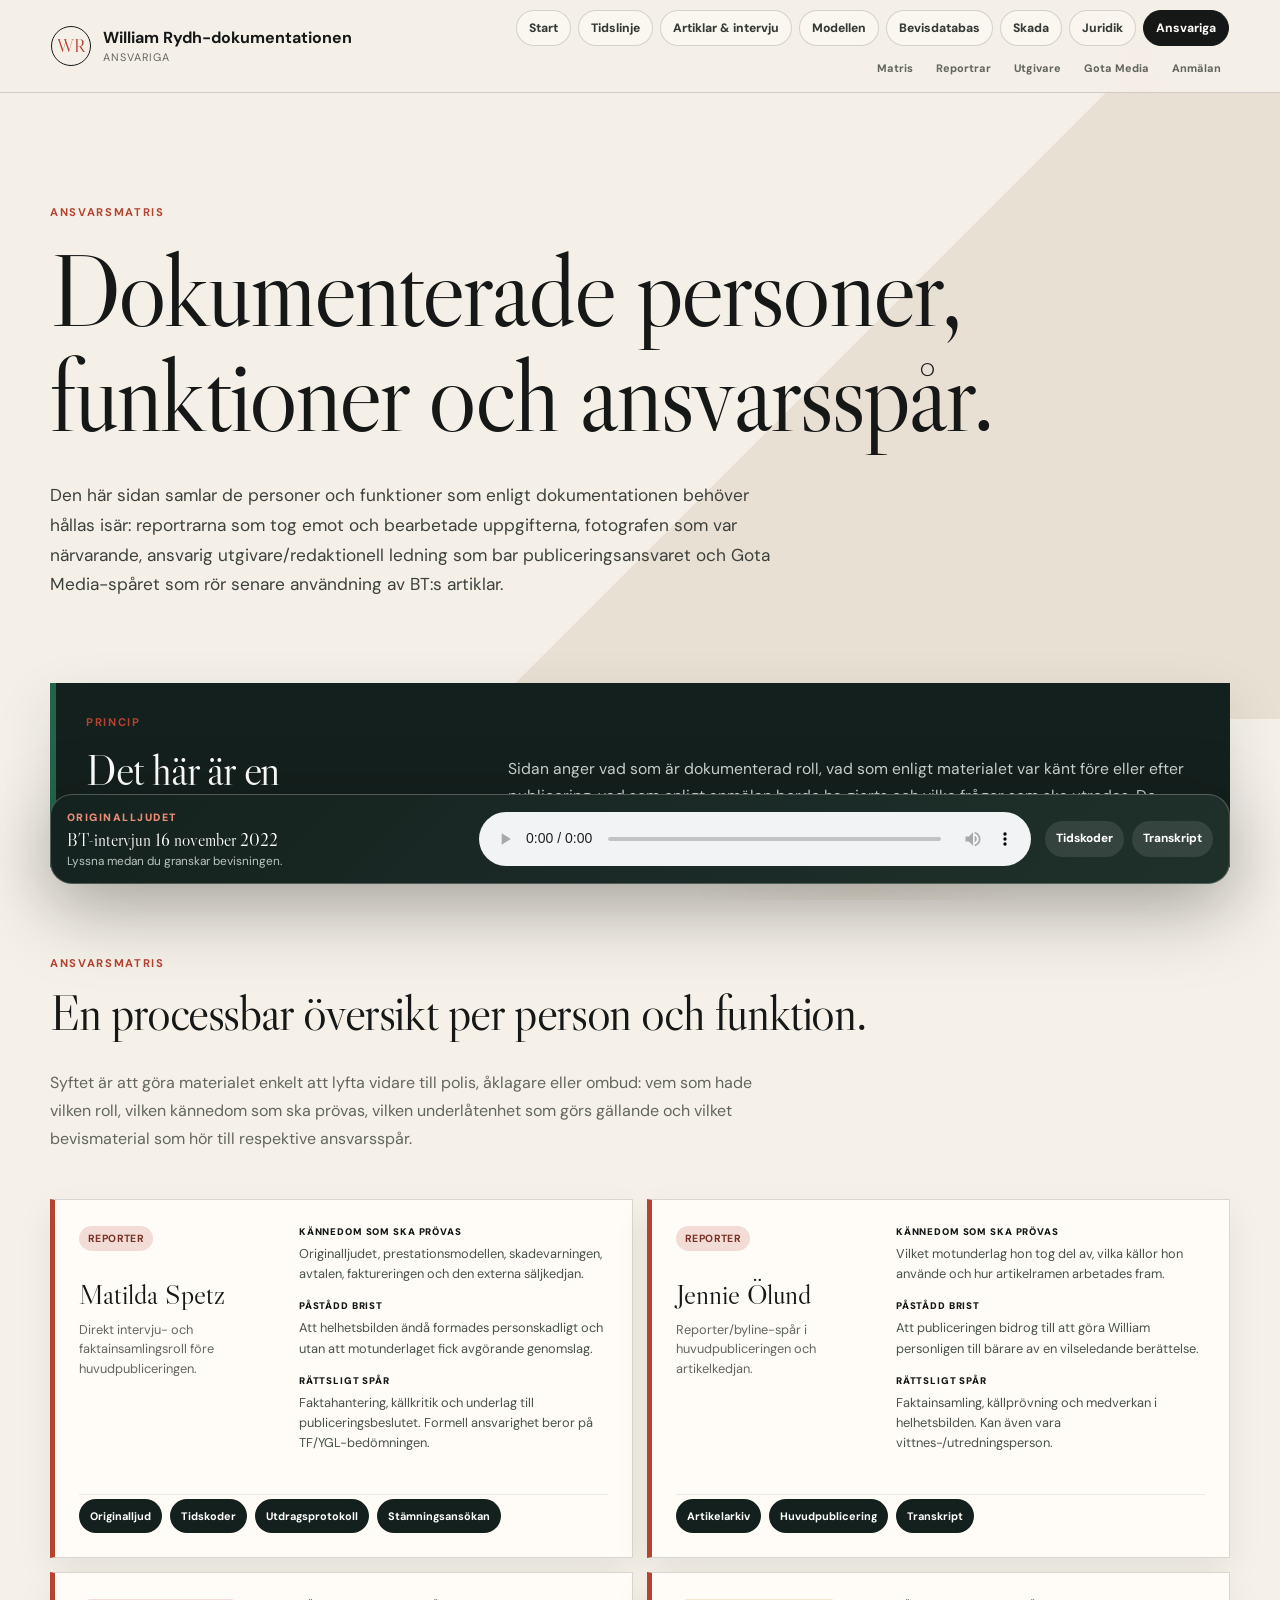
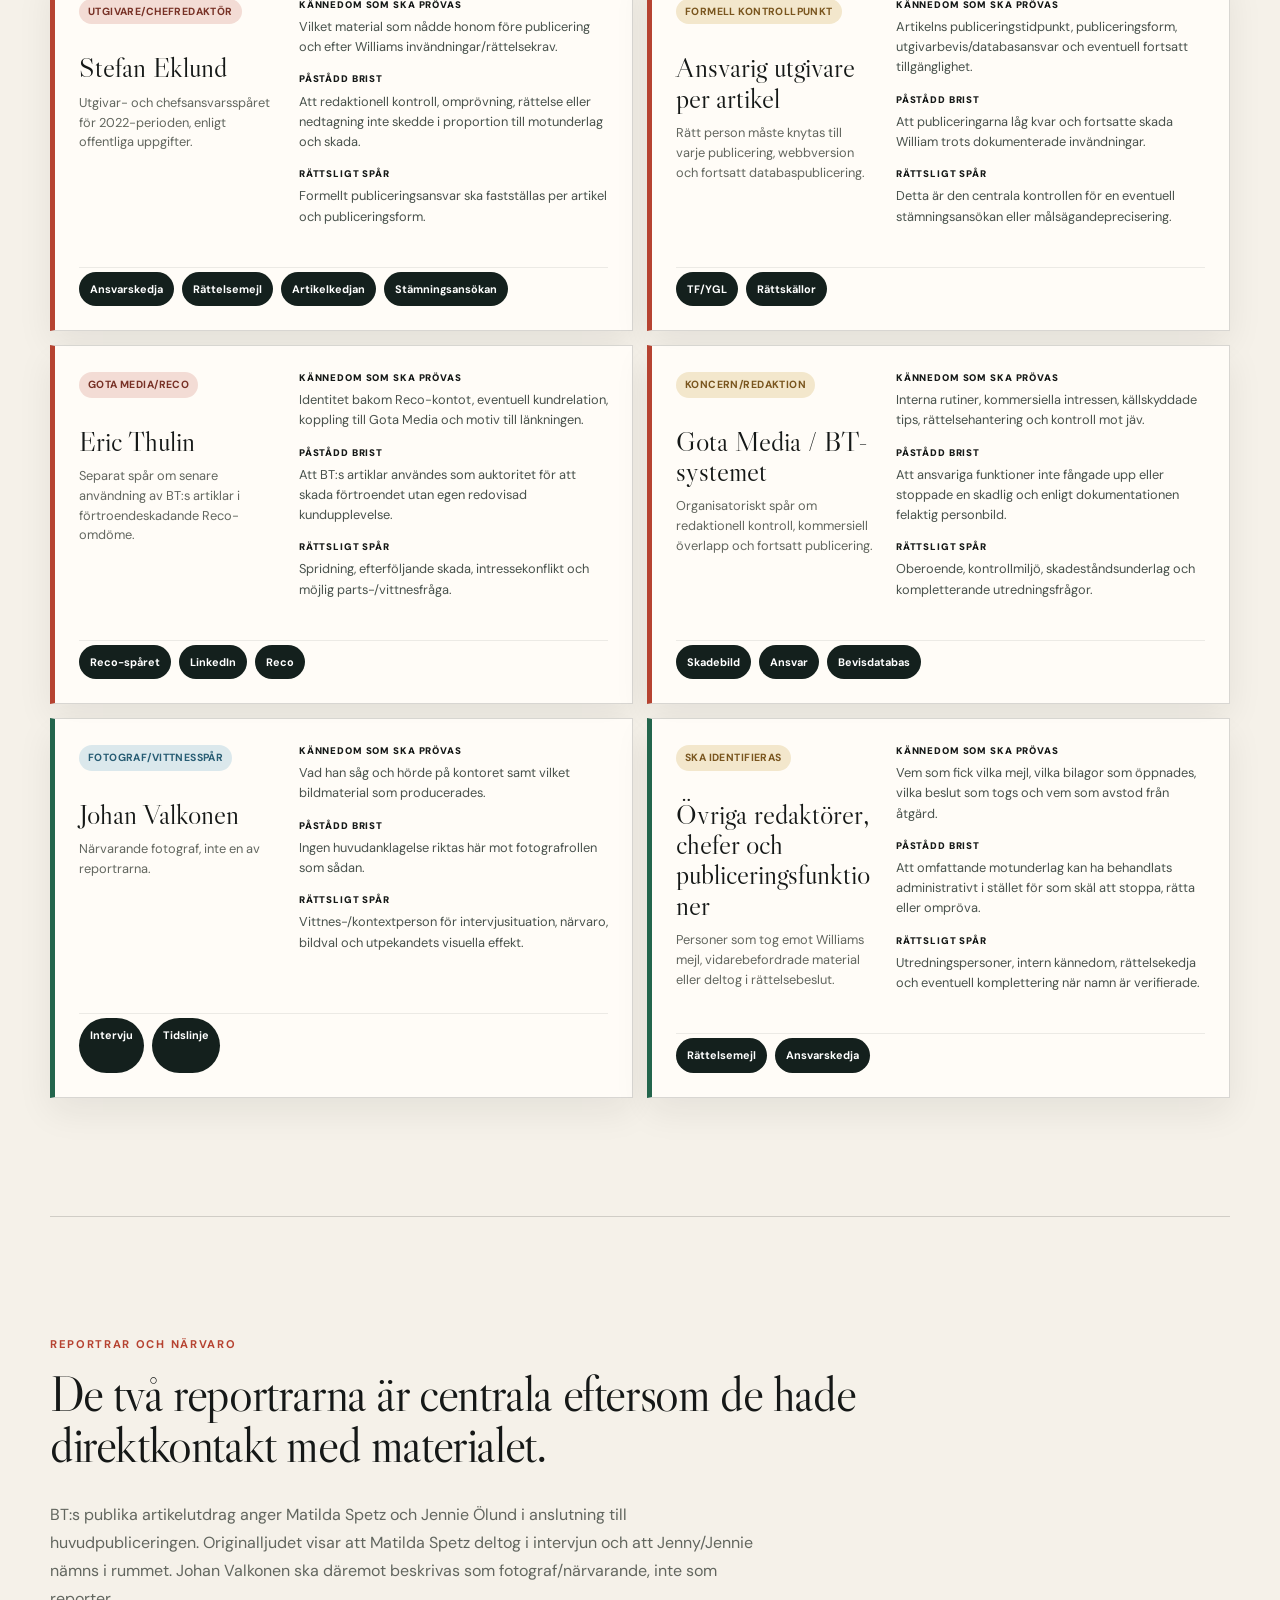
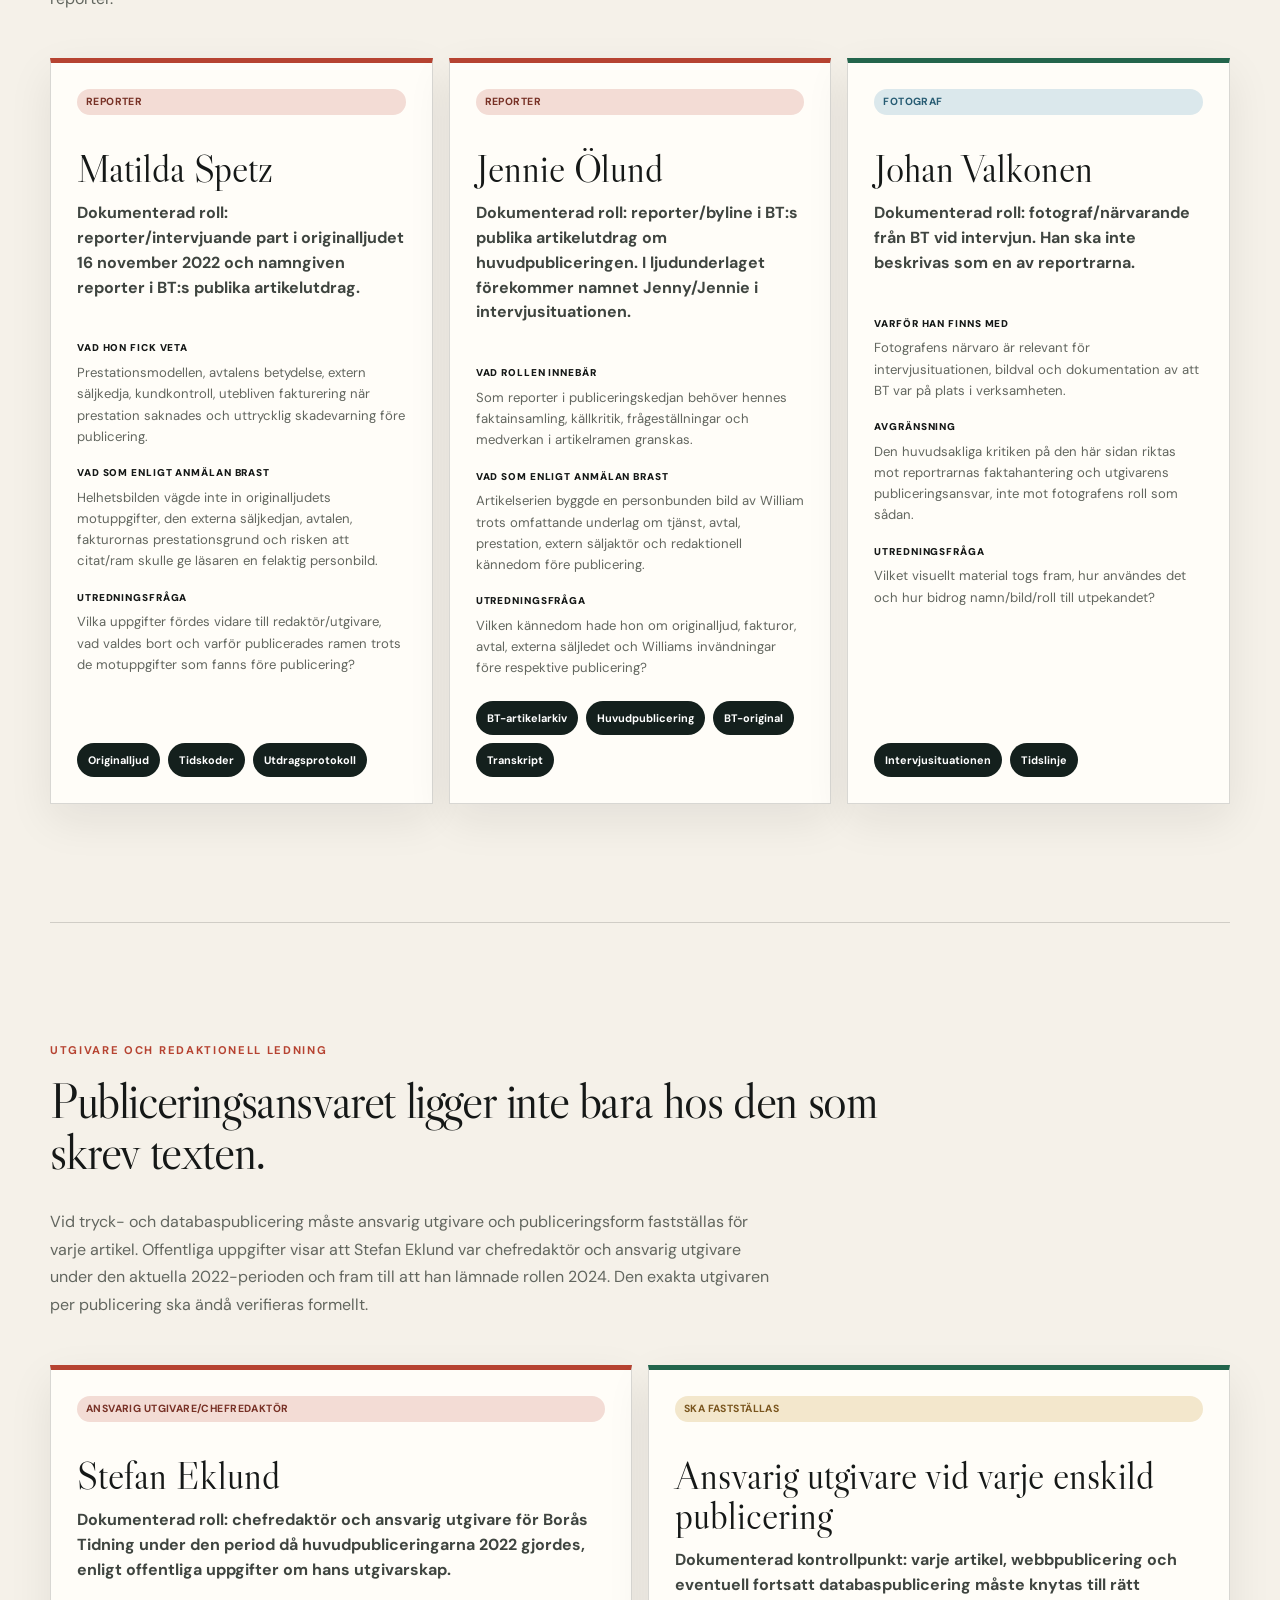
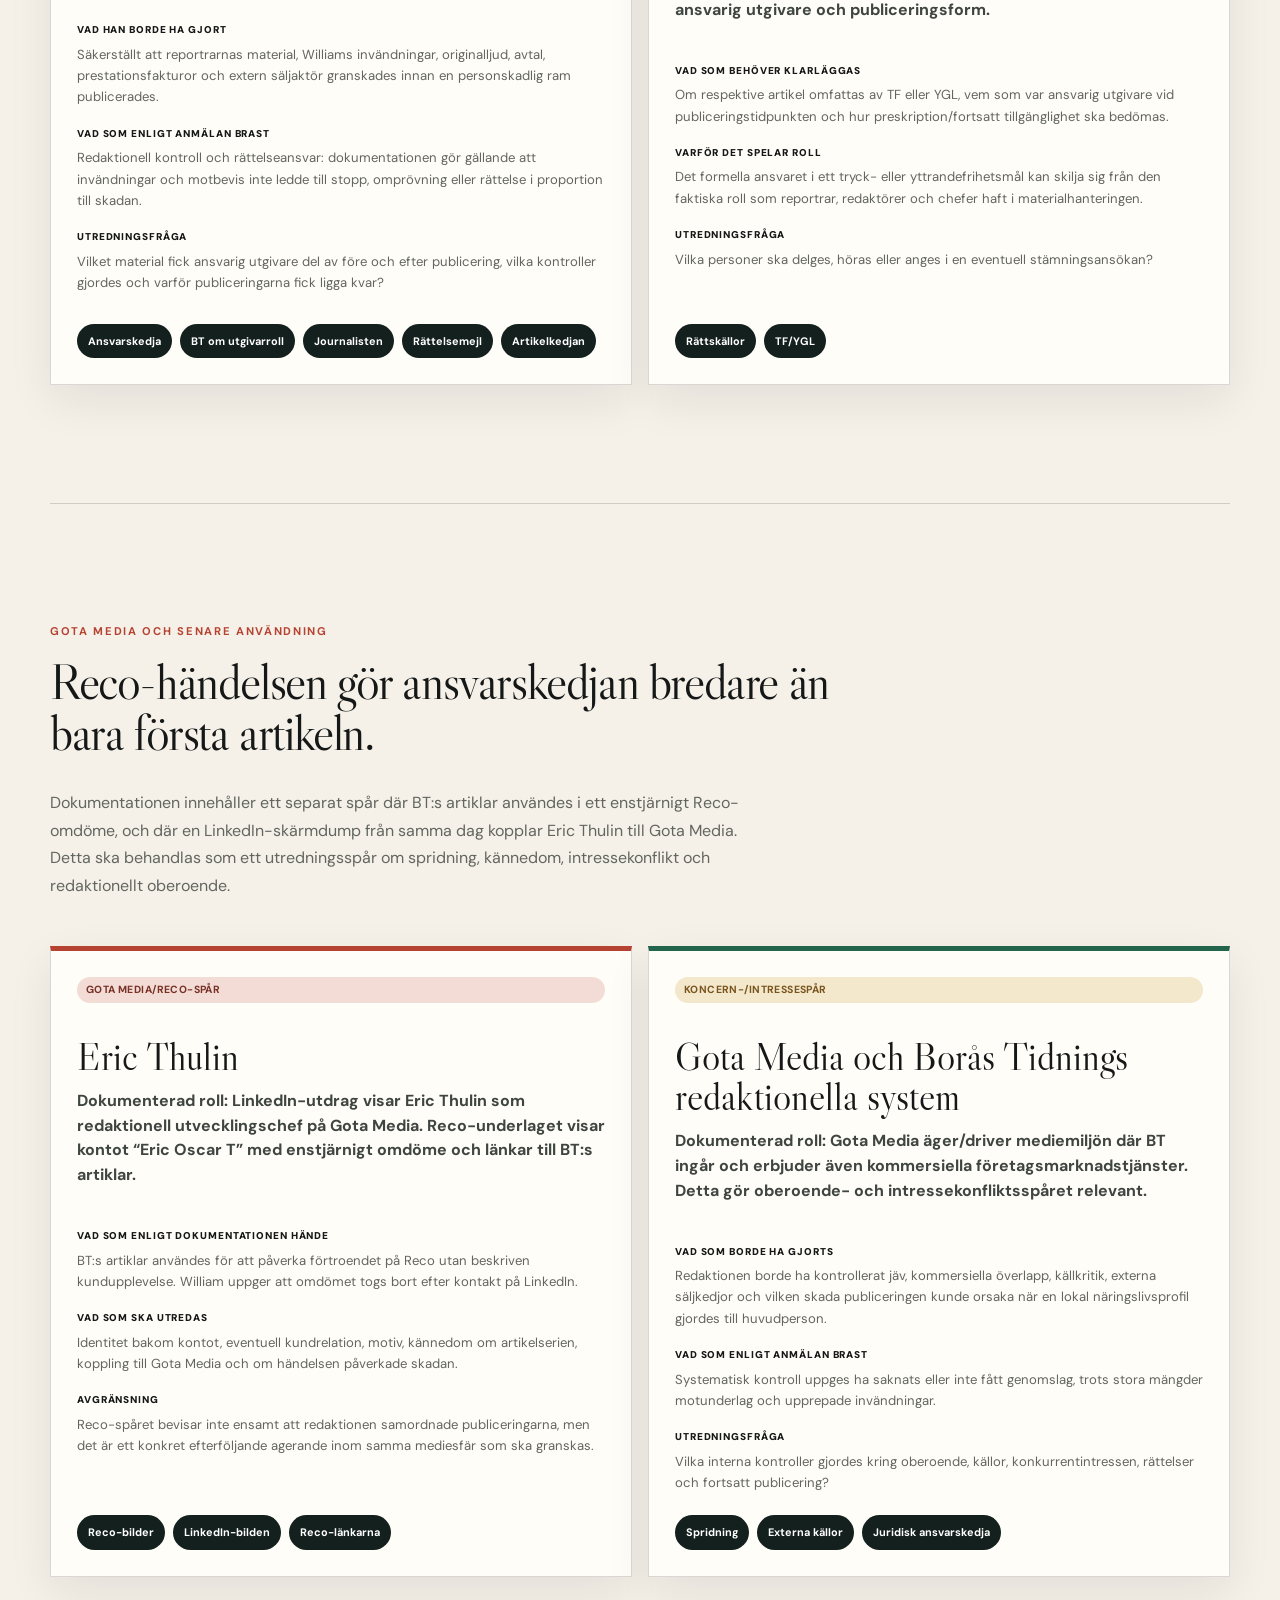
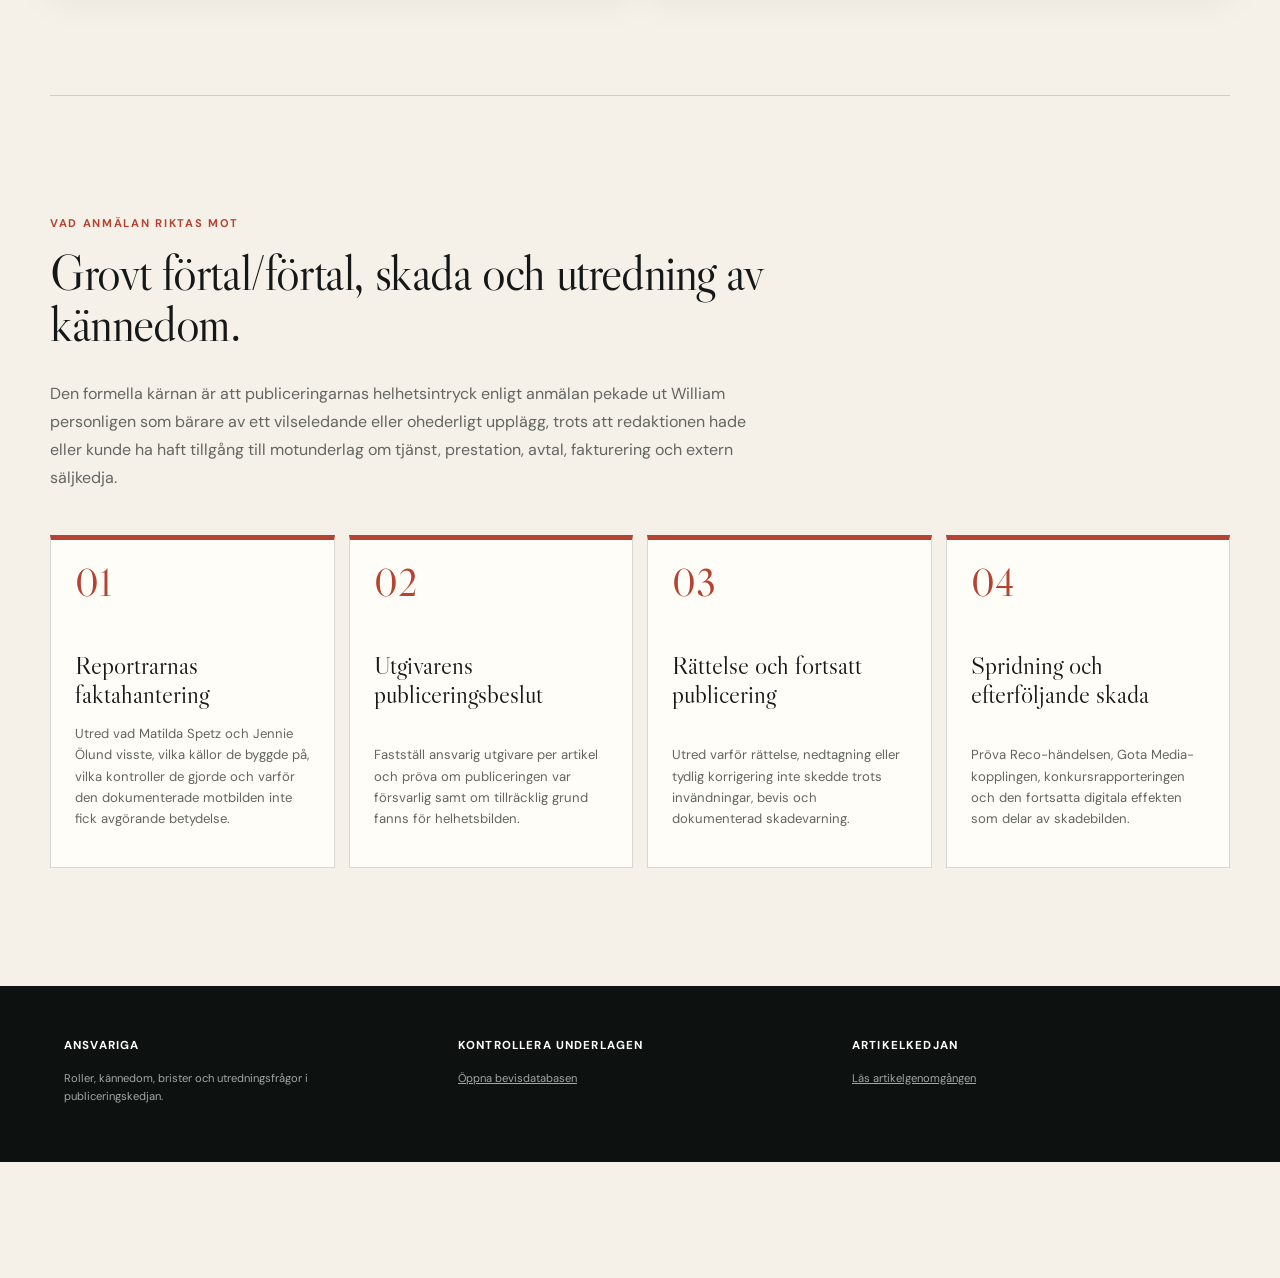
==== commit db91e33a: "Publicera stamningsansokan" ====
--- a/ansvariga.html
+++ b/ansvariga.html
@@ -14,8 +14,8 @@
   <link rel="preconnect" href="https://fonts.googleapis.com">
   <link rel="preconnect" href="https://fonts.gstatic.com" crossorigin>
   <link href="https://fonts.googleapis.com/css2?family=DM+Sans:wght@400;500;600;700&family=Libre+Caslon+Display&display=swap" rel="stylesheet">
-  <link rel="stylesheet" href="styles.css?v=responsibility2">
-  <script src="app.js?v=responsibility2" defer></script>
+  <link rel="stylesheet" href="styles.css?v=stamning1">
+  <script src="app.js?v=stamning1" defer></script>
   <script type="application/ld+json">
   {
     "@context": "https://schema.org",
@@ -102,6 +102,7 @@
             <a href="artiklar.html#intervju">Originalljud</a>
             <a href="artiklar.html#intervjutidskoder">Tidskoder</a>
             <a href="bevisdatabas.html#ark-075">Utdragsprotokoll</a>
+            <a href="stamningsansokan.html#garningskarna">Stämningsansökan</a>
           </div>
         </article>
 
@@ -144,6 +145,7 @@
             <a href="juridik.html#ansvar">Ansvarskedja</a>
             <a href="bevisdatabas.html#ark-076">Rättelsemejl</a>
             <a href="artiklar.html#artikelarkiv">Artikelkedjan</a>
+            <a href="stamningsansokan.html">Stämningsansökan</a>
           </div>
         </article>
 
--- a/styles.css
+++ b/styles.css
@@ -788,6 +788,55 @@
 .source-grid a:hover { border-color: var(--red); transform: translateY(-2px); }
 .source-grid strong { font: 1.35rem/1.16 var(--serif); color: var(--red-dark); }
 .source-grid span { margin-top: auto; color: var(--muted); font-size: .74rem; }
+.legal-hero .hero-actions { margin-top: 30px; }
+.claim-status {
+  display: grid; grid-template-columns: .72fr 1.28fr; gap: 32px; align-items: end;
+  margin-top: -36px; padding: 30px; background: var(--night); color: white; box-shadow: var(--shadow);
+  border-left: 6px solid var(--red);
+}
+.claim-status h2 { margin-bottom: 0; font-size: clamp(2.2rem, 3.4vw, 4rem); }
+.claim-status p { margin: 0 0 14px; color: #d7dfdc; font-size: .98rem; line-height: 1.72; }
+.claim-status p:last-child { margin-bottom: 0; }
+.claim-status .archive-link { background: white; color: var(--night); }
+.lawsuit-section { padding-block: 118px; border-top: 1px solid var(--line); }
+.lawsuit-section.dark { background: var(--night); color: white; }
+.lawsuit-section.dark .section-heading p:not(.eyebrow) { color: #b9c3be; }
+.lawsuit-grid {
+  display: grid; grid-template-columns: repeat(4, 1fr); gap: 14px; margin-top: 45px;
+}
+.lawsuit-card {
+  min-height: 285px; display: flex; flex-direction: column; padding: 24px;
+  background: var(--white); border: 1px solid var(--line); border-top: 5px solid var(--red);
+}
+.lawsuit-card h3 { margin: 42px 0 14px; font: 1.65rem/1.12 var(--serif); }
+.lawsuit-card p { margin-top: auto; color: var(--muted); font-size: .82rem; line-height: 1.62; }
+.lawsuit-thesis {
+  display: grid; grid-template-columns: .95fr 1.05fr; gap: 32px; align-items: stretch; margin-top: 45px;
+}
+.lawsuit-thesis blockquote {
+  display: flex; align-items: end; margin: 0; padding: 30px;
+  background: rgba(255,253,248,.08); border-left: 6px solid var(--red);
+  color: white; font: clamp(2rem, 3.4vw, 4rem)/1.05 var(--serif);
+}
+.lawsuit-thesis div { padding: 30px; background: rgba(255,253,248,.06); border: 1px solid rgba(255,255,255,.1); }
+.lawsuit-thesis h3 { margin-top: 0; font: 2rem/1.1 var(--serif); }
+.lawsuit-thesis p { color: #c6d0cb; line-height: 1.72; }
+.lawsuit-sources { grid-template-columns: repeat(3, 1fr); }
+.document-panel {
+  margin-top: 45px; overflow: hidden; background: var(--white); border: 1px solid var(--line);
+  box-shadow: 0 18px 45px rgba(26, 29, 25, .08);
+}
+.document-toolbar {
+  display: flex; gap: 16px; align-items: center; justify-content: space-between;
+  padding: 18px; border-bottom: 1px solid var(--line); background: #f5f0e8;
+}
+.document-toolbar strong {
+  overflow-wrap: anywhere; color: var(--ink); font-size: .78rem; letter-spacing: .03em;
+}
+.document-toolbar div { display: flex; flex-wrap: wrap; gap: 8px; justify-content: flex-end; }
+.document-panel iframe {
+  display: block; width: 100%; height: min(78vh, 920px); min-height: 680px; border: 0; background: #2f332f;
+}
 .responsibility-note {
   display: grid; grid-template-columns: .72fr 1.28fr; gap: 32px; align-items: end;
   margin-top: -36px; padding: 30px; background: var(--night); color: white; box-shadow: var(--shadow);
@@ -1001,8 +1050,9 @@
   .intro-grid .section-heading { position: static; }
   .quote-comparison { grid-template-columns: 1fr; gap: 16px; }
   .versus { transform: rotate(90deg); }
-  .model-grid, .economy-grid, .evidence-grid, .conclusion-grid, .motive-grid, .risk-comparison, .arc-track, .invitation-grid, .journey-map, .route-grid, .archive-grid, .full-archive-grid, .integrity-grid, .timecode-grid, .bt-archive-grid, .article-map-list, .source-grid, .visual-proof-grid, .responsibility-grid, .responsibility-grid.two, .responsibility-claims { grid-template-columns: 1fr 1fr; }
+  .model-grid, .economy-grid, .evidence-grid, .conclusion-grid, .motive-grid, .risk-comparison, .arc-track, .invitation-grid, .journey-map, .route-grid, .archive-grid, .full-archive-grid, .integrity-grid, .timecode-grid, .bt-archive-grid, .article-map-list, .source-grid, .visual-proof-grid, .responsibility-grid, .responsibility-grid.two, .responsibility-claims, .lawsuit-grid, .lawsuit-sources { grid-template-columns: 1fr 1fr; }
   .responsibility-matrix, .matrix-person { grid-template-columns: 1fr; }
+  .claim-status, .lawsuit-thesis { grid-template-columns: 1fr; }
   .chain { grid-template-columns: 1fr; }
   .chain i { transform: rotate(90deg); text-align: center; }
   .knowledge-grid { grid-template-columns: 1fr 1fr; }
@@ -1123,7 +1173,7 @@
   .numbers { grid-template-columns: 1fr 1fr; margin-top: 45px; }
   .numbers article { padding: 25px 14px; }
   .numbers strong { font-size: 2.7rem; }
-  .intro-grid, #performance-model, #external-sales, .economy-section, .conclusions, .quote-section, .prior-section, .timeline-section, .method-section, .matrix-section, .final-question, .product-section, .evidence-mass, .why-section, .risk-model-section, .core-case-section, .invitation-section, .story-journey, .route-section, .integrity-section, .bt-archive-section, .visual-proof, .responsibility-section { padding-block: 85px; }
+  .intro-grid, #performance-model, #external-sales, .economy-section, .conclusions, .quote-section, .prior-section, .timeline-section, .method-section, .matrix-section, .final-question, .product-section, .evidence-mass, .why-section, .risk-model-section, .core-case-section, .invitation-section, .story-journey, .route-section, .integrity-section, .bt-archive-section, .visual-proof, .responsibility-section, .lawsuit-section { padding-block: 85px; }
   .full-archive { padding-block: 48px 85px; }
   .full-archive-controls { padding: 24px; }
   .living-report { margin-top: 0; padding-block: 34px; border-left-width: 0; border-top: 5px solid var(--green); }
@@ -1132,7 +1182,7 @@
   .review-card h3 { font-size: 1.6rem; }
   .quote-panel { min-height: auto; padding: 25px; transform: none !important; }
   .quote-panel blockquote { margin: 35px 0 25px; font-size: 1.8rem; }
-  .model-grid, .economy-grid, .evidence-grid, .conclusion-grid, .knowledge-grid, .principles, .motive-grid, .risk-comparison, .scenario-grid, .editorial-sequence, .arc-track, .invitation-grid, .journey-map, .route-grid, .archive-grid, .archive-stats, .full-archive-grid, .integrity-grid, .timecode-grid, .bt-archive-grid, .article-map-list, .source-grid, .visual-proof-grid, .responsibility-note, .responsibility-matrix, .matrix-person, .responsibility-grid, .responsibility-grid.two, .responsibility-claims { grid-template-columns: 1fr; }
+  .model-grid, .economy-grid, .evidence-grid, .conclusion-grid, .knowledge-grid, .principles, .motive-grid, .risk-comparison, .scenario-grid, .editorial-sequence, .arc-track, .invitation-grid, .journey-map, .route-grid, .archive-grid, .archive-stats, .full-archive-grid, .integrity-grid, .timecode-grid, .bt-archive-grid, .article-map-list, .source-grid, .visual-proof-grid, .responsibility-note, .responsibility-matrix, .matrix-person, .responsibility-grid, .responsibility-grid.two, .responsibility-claims, .claim-status, .lawsuit-grid, .lawsuit-thesis, .lawsuit-sources { grid-template-columns: 1fr; }
   .journey-map { gap: 10px; margin-top: 30px; }
   .journey-step {
     min-height: 0; display: grid; grid-template-columns: 104px 1fr; grid-template-rows: auto auto auto;
@@ -1153,6 +1203,14 @@
   .route-card h3 { margin: 28px 0 10px; font-size: 1.55rem; }
   .responsibility-note { margin-top: 0; padding: 24px; }
   .responsibility-note h2 { font-size: clamp(2rem, 9vw, 3.25rem); }
+  .claim-status { margin-top: 0; padding: 24px; }
+  .claim-status h2 { font-size: clamp(2rem, 9vw, 3.25rem); }
+  .lawsuit-card { min-height: 0; padding: 20px; }
+  .lawsuit-card h3 { margin-top: 32px; font-size: 1.45rem; }
+  .lawsuit-thesis blockquote, .lawsuit-thesis div { padding: 22px; }
+  .document-toolbar { display: grid; justify-items: start; }
+  .document-toolbar div { justify-content: flex-start; }
+  .document-panel iframe { height: 72vh; min-height: 520px; }
   .responsibility-section.compact { padding-top: 70px; }
   .matrix-person { padding: 20px; gap: 18px; }
   .matrix-person h3 { margin-top: 24px; font-size: clamp(1.6rem, 7.5vw, 2.35rem); }
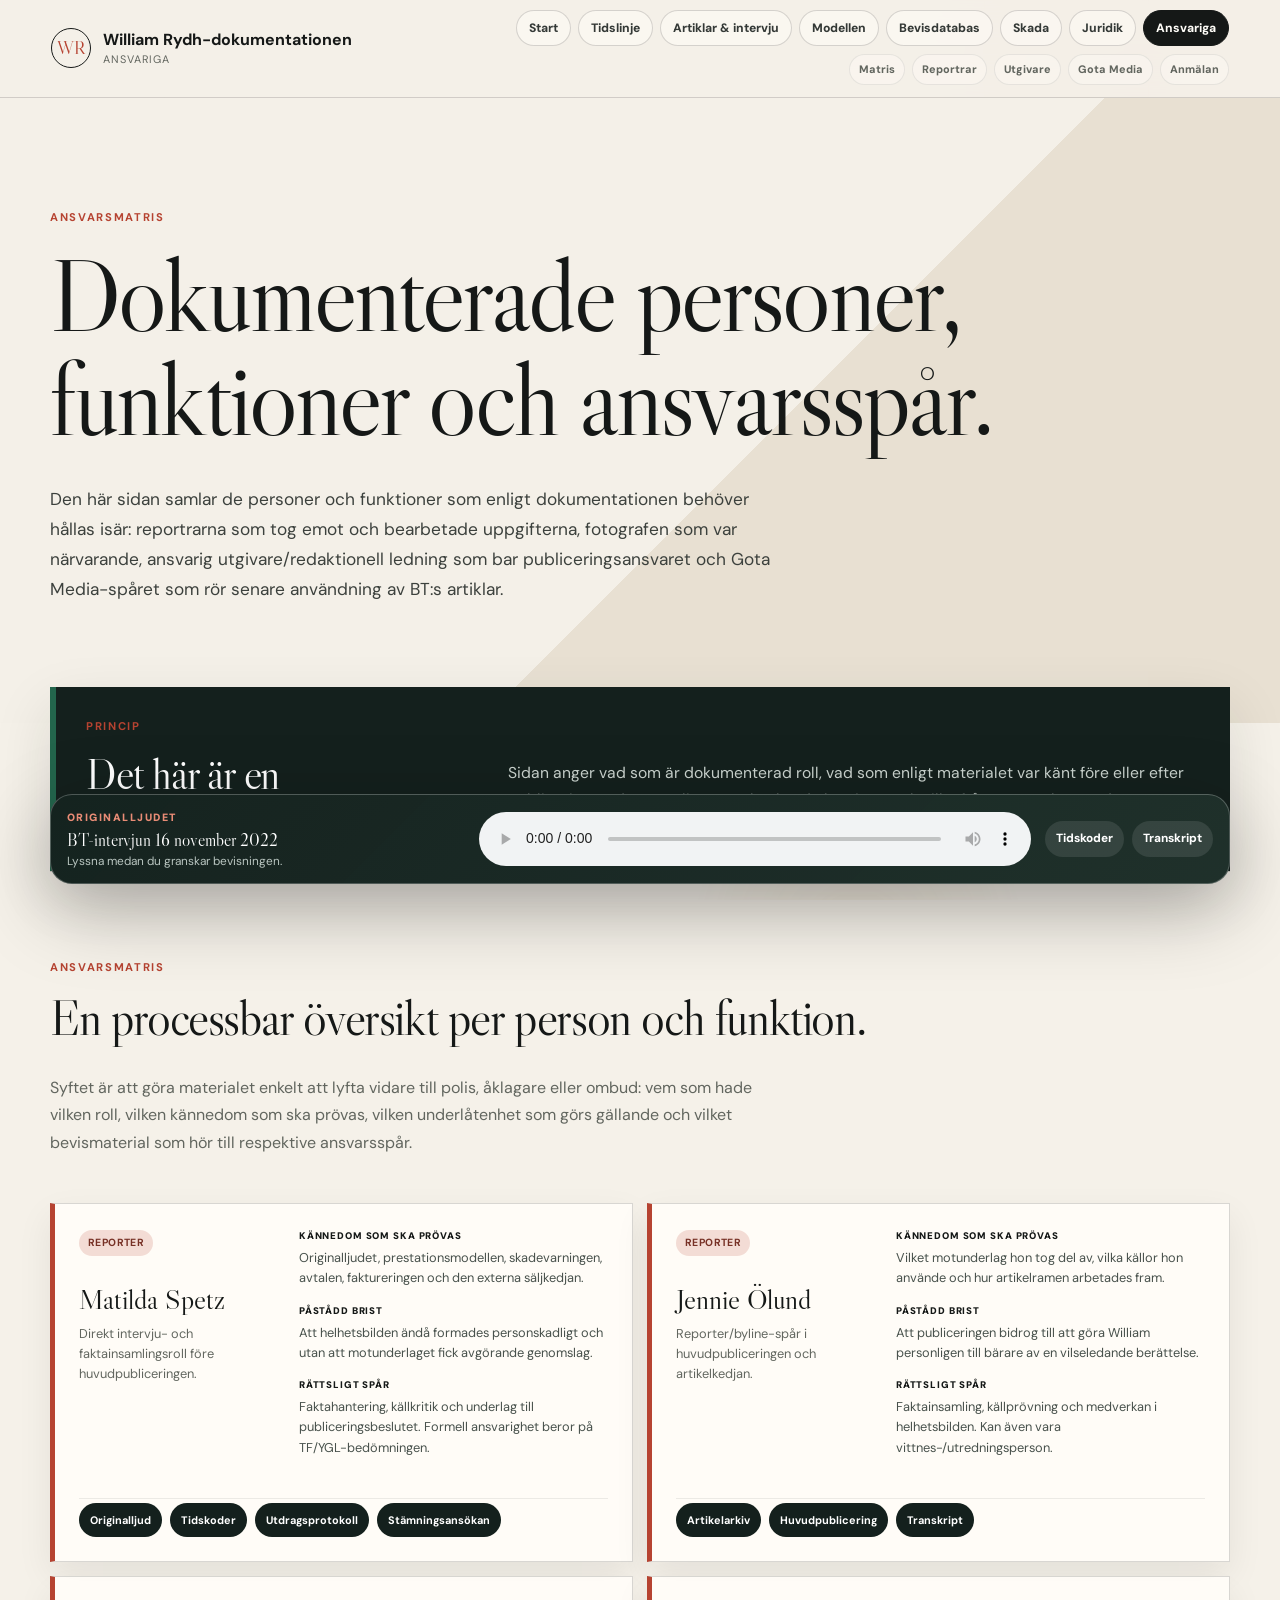
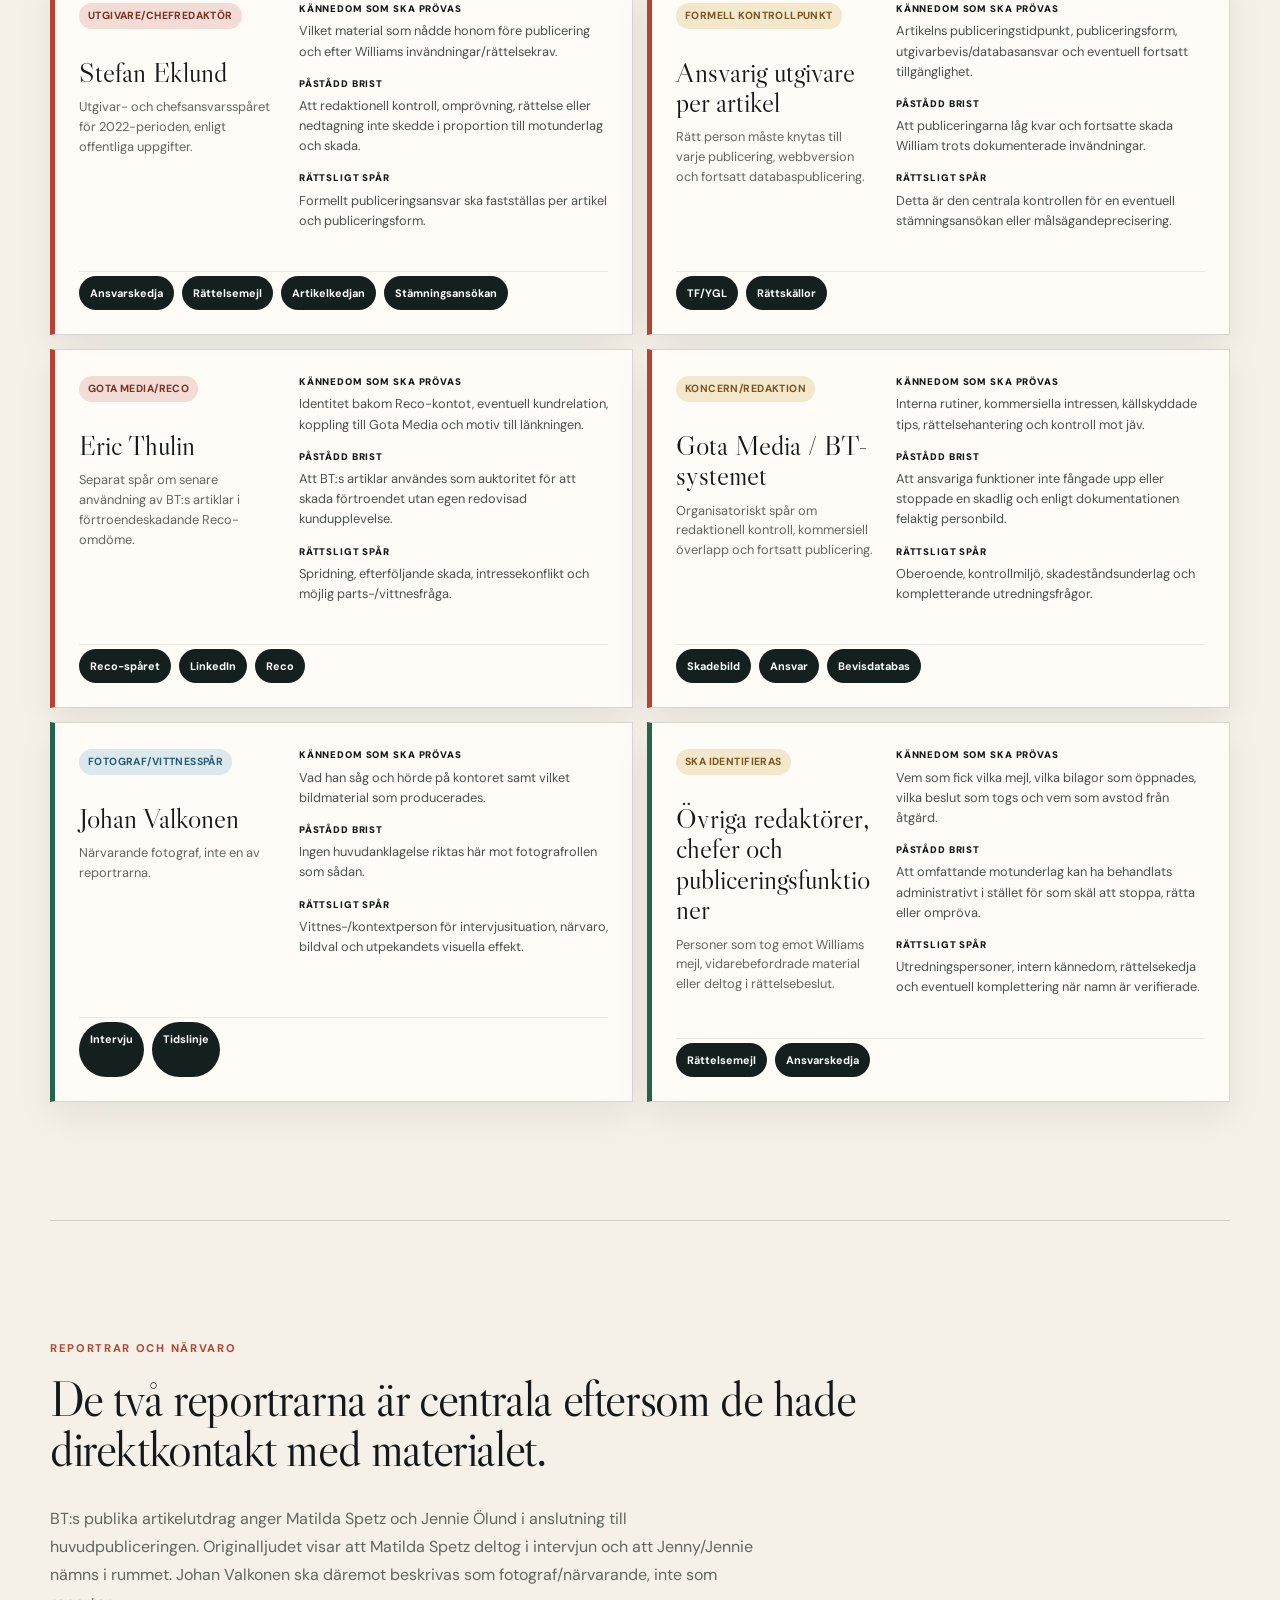
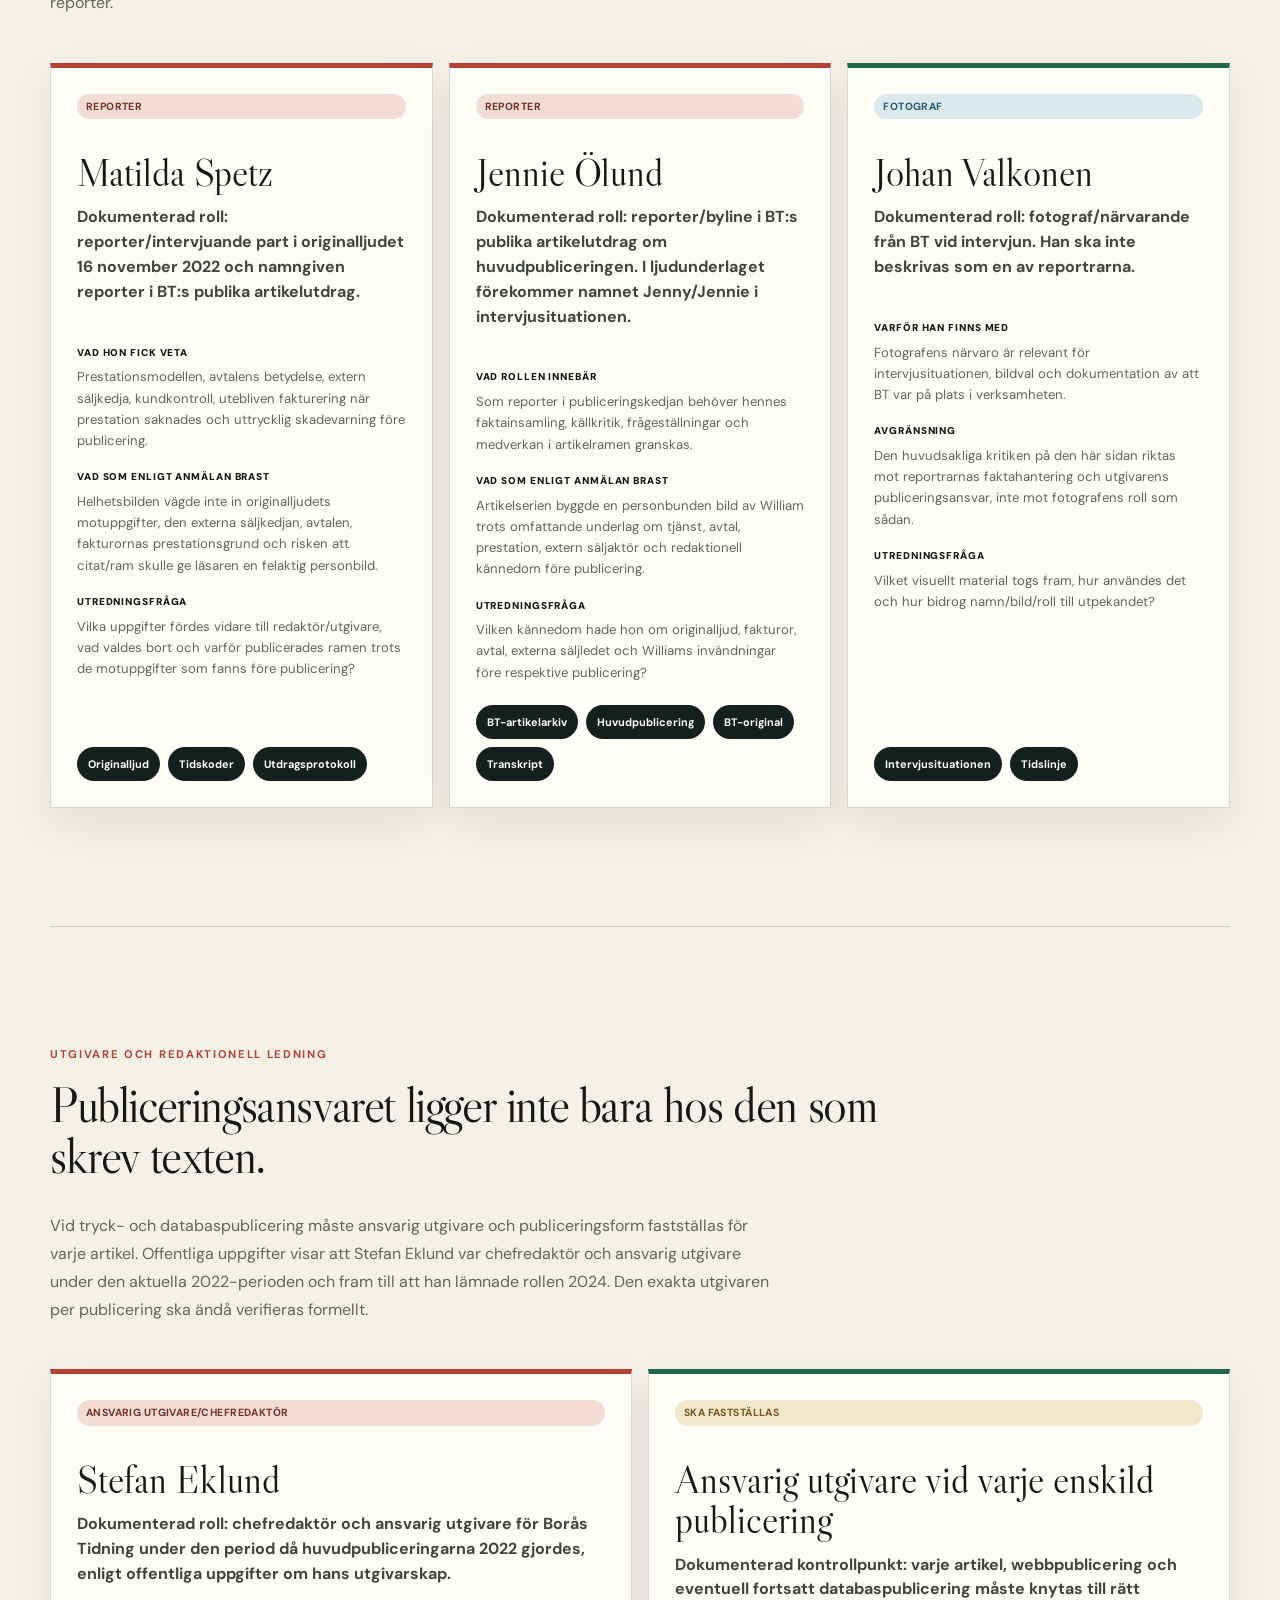
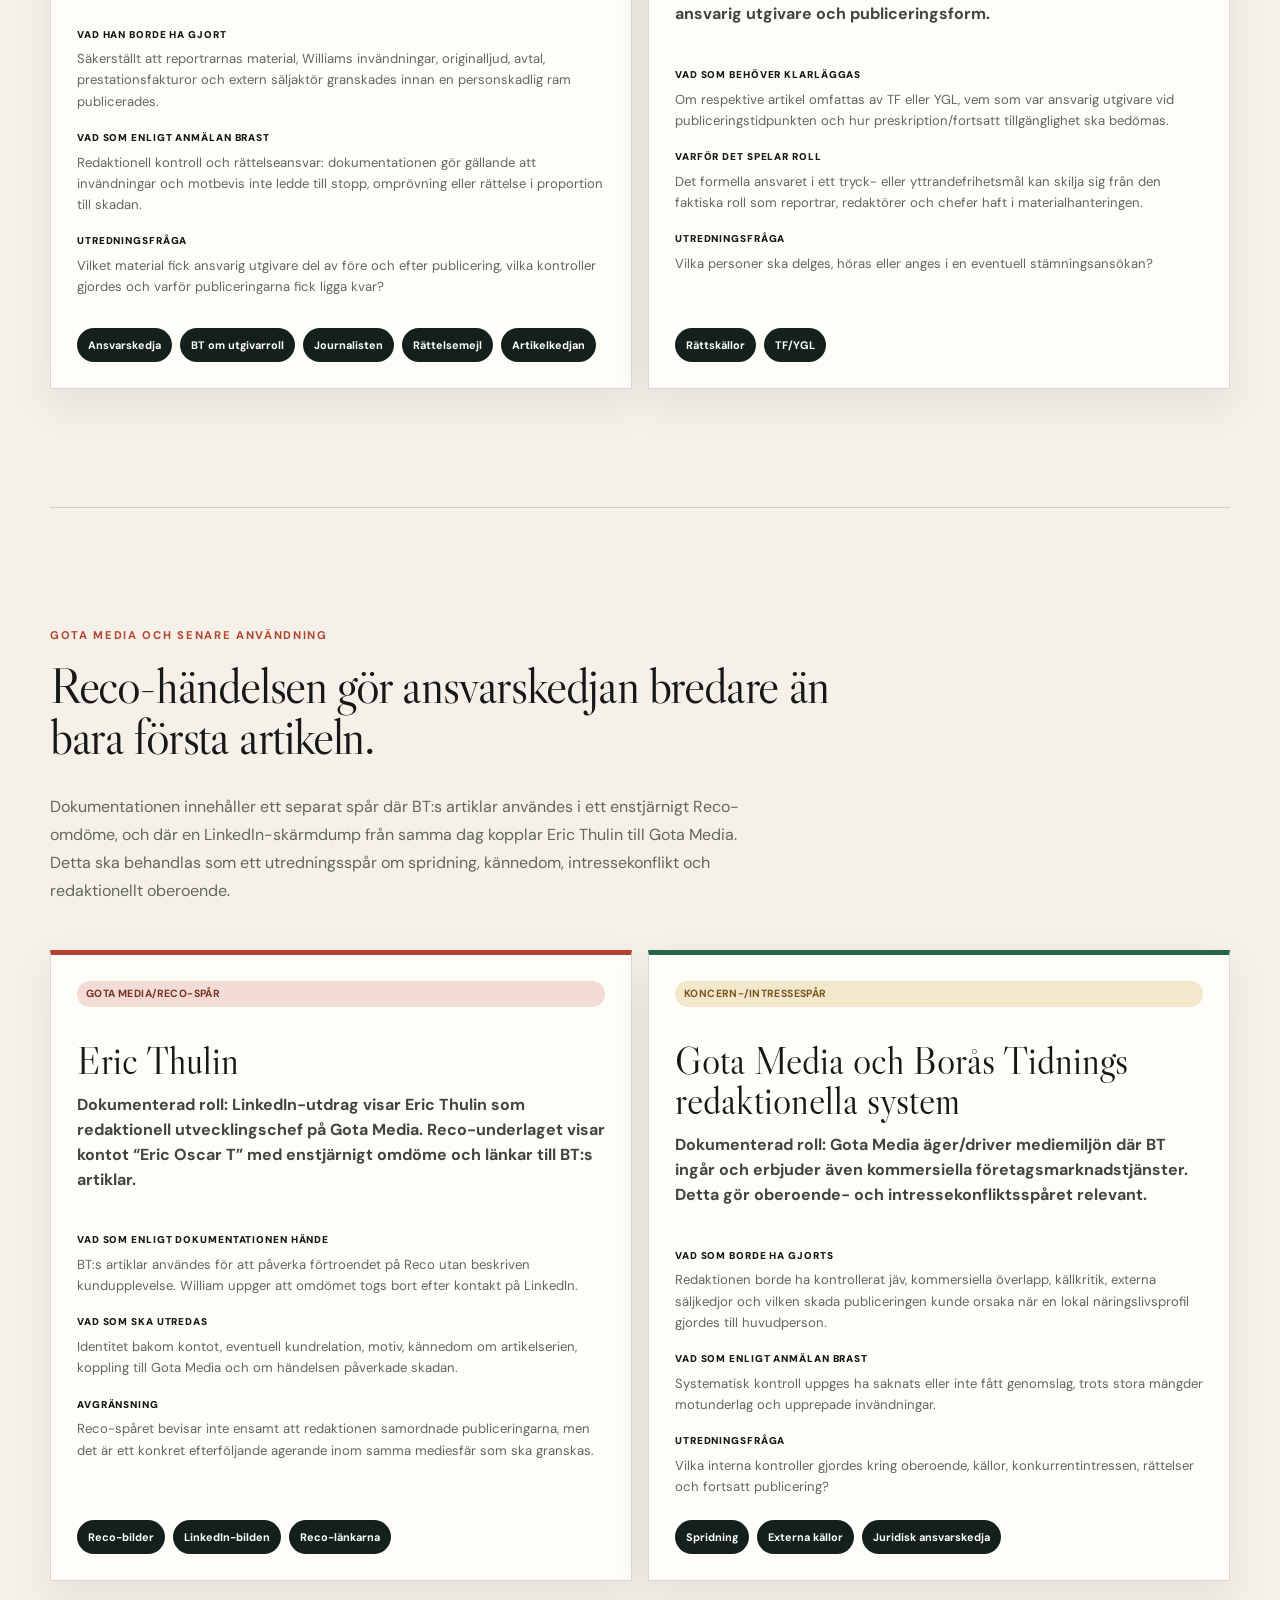
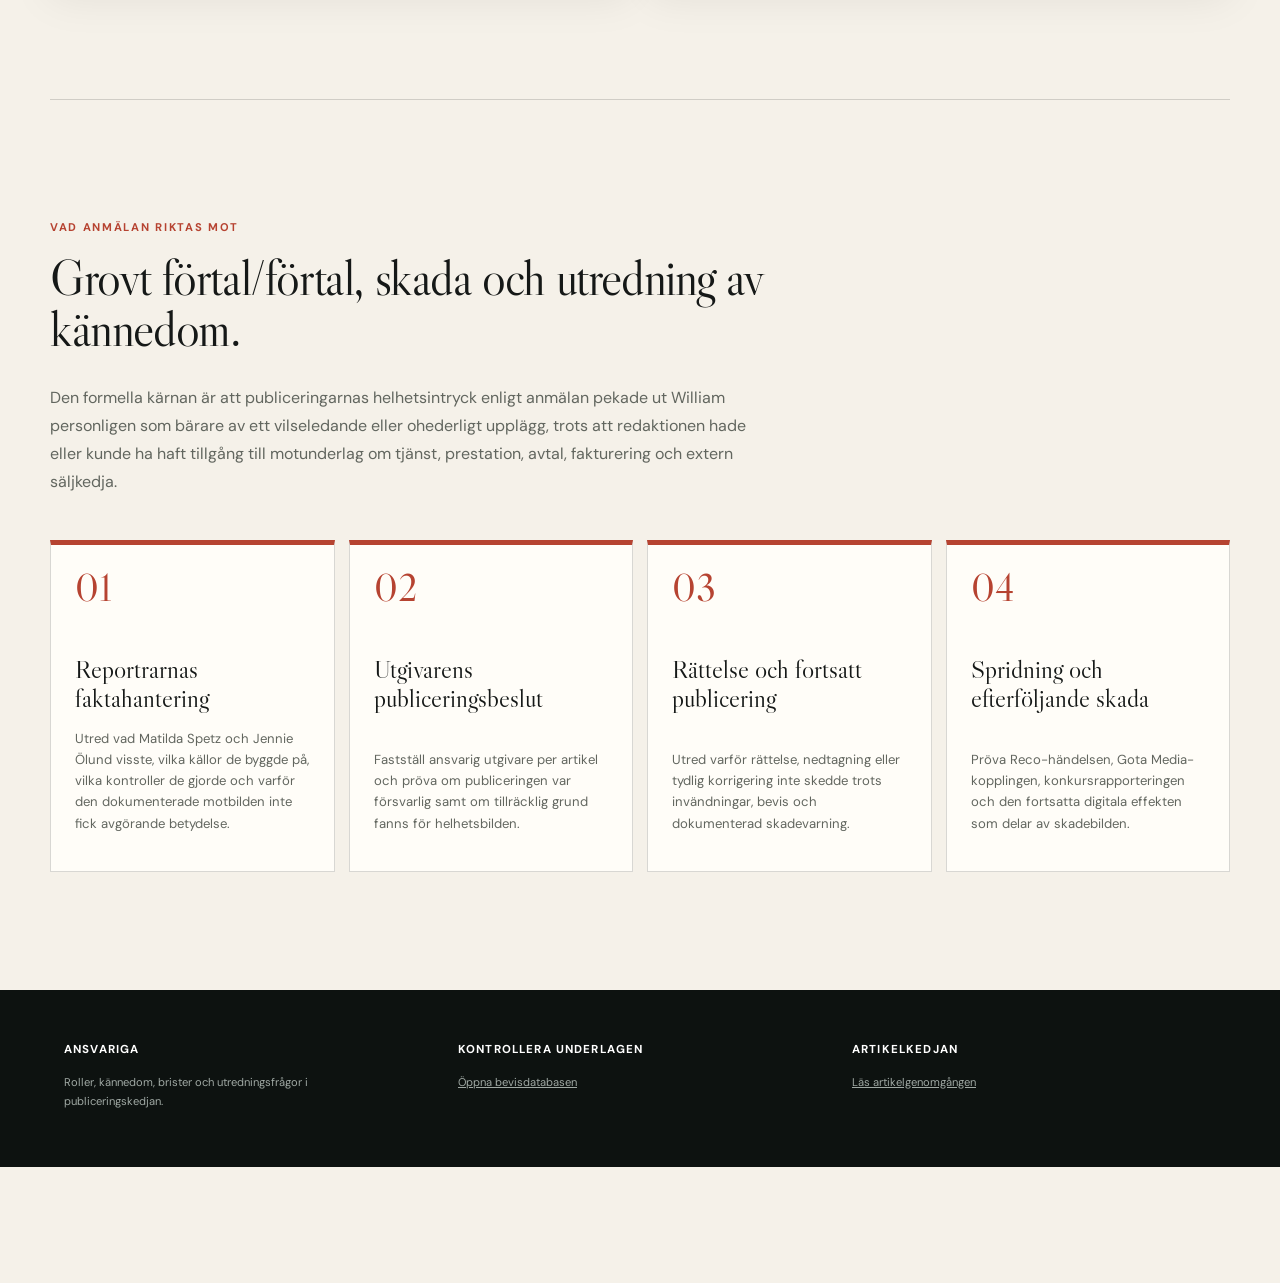
==== commit ae9c7bee: "Forbattra responsiv navigation" ====
--- a/ansvariga.html
+++ b/ansvariga.html
@@ -14,8 +14,8 @@
   <link rel="preconnect" href="https://fonts.googleapis.com">
   <link rel="preconnect" href="https://fonts.gstatic.com" crossorigin>
   <link href="https://fonts.googleapis.com/css2?family=DM+Sans:wght@400;500;600;700&family=Libre+Caslon+Display&display=swap" rel="stylesheet">
-  <link rel="stylesheet" href="styles.css?v=stamning1">
-  <script src="app.js?v=stamning1" defer></script>
+  <link rel="stylesheet" href="styles.css?v=navrhythm1">
+  <script src="app.js?v=navrhythm1" defer></script>
   <script type="application/ld+json">
   {
     "@context": "https://schema.org",
--- a/styles.css
+++ b/styles.css
@@ -94,14 +94,27 @@
 }
 .brand strong, .brand small { display: block; }
 .brand small { margin-top: 4px; color: var(--muted); font-size: .68rem; letter-spacing: .08em; text-transform: uppercase; }
-nav { display: grid; gap: 8px; justify-items: end; align-items: center; }
-.nav-primary, .nav-secondary { display: flex; gap: 7px; align-items: center; justify-content: flex-end; flex-wrap: wrap; }
+nav {
+  display: grid; gap: 8px; justify-items: end; align-items: center;
+  min-width: 0; max-width: min(820px, calc(100vw - 340px));
+}
+.nav-primary, .nav-secondary { display: flex; gap: 7px; align-items: center; justify-content: flex-end; max-width: 100%; min-width: 0; }
+.nav-primary { flex-wrap: wrap; }
+.nav-secondary {
+  flex-wrap: nowrap; overflow-x: auto; padding-bottom: 2px;
+  scrollbar-width: none;
+}
+.nav-secondary::-webkit-scrollbar { display: none; }
 .nav-primary a, .nav-secondary a {
   display: inline-flex; align-items: center; min-height: 34px; padding: 7px 12px;
+  flex: 0 0 auto; white-space: nowrap;
   color: #343936; text-decoration: none; border-radius: 99px; font-size: .76rem; font-weight: 800;
 }
 .nav-primary a { border: 1px solid var(--line); background: rgba(255, 253, 248, .46); }
-.nav-secondary a { min-height: 28px; padding: 4px 8px; color: var(--muted); font-size: .68rem; }
+.nav-secondary a {
+  min-height: 30px; padding: 5px 9px; border: 1px solid rgba(20,32,29,.08);
+  background: rgba(255,253,248,.34); color: var(--muted); font-size: .68rem;
+}
 .nav-primary a:hover, .nav-secondary a:hover { color: var(--red); background: rgba(255, 253, 248, .78); }
 .site-header[data-page="overview"] [data-nav="overview"],
 .site-header[data-page="database"] [data-nav="database"],
@@ -450,6 +463,15 @@
 .risk-card ul { margin: 0; padding-left: 18px; color: #b8c2bd; font-size: .94rem; line-height: 1.58; }
 .risk-card.erocket ul { color: var(--muted); }
 .risk-card li { margin: 12px 0; }
+.risk-overlap {
+  display: grid; grid-template-columns: .85fr 1.15fr; gap: 28px; align-items: end;
+  margin-top: 18px; padding: 30px; background: rgba(255,255,255,.065);
+  border: 1px solid rgba(255,255,255,.18); border-left: 6px solid var(--red);
+}
+.risk-overlap h3 { margin: 14px 0 0; font: clamp(1.9rem, 3vw, 3.4rem)/1.08 var(--serif); }
+.risk-overlap p:not(.eyebrow) { color: #c2ccc7; font-size: .94rem; line-height: 1.7; }
+.risk-overlap .evidence-chain-mini { margin-top: 20px; }
+.risk-overlap .evidence-chain-mini a { background: rgba(255,255,255,.1); color: white; border-color: rgba(255,255,255,.18); }
 .risk-scale { display: grid; grid-template-columns: .9fr 1.1fr; gap: 18px; margin-top: 18px; }
 .risk-share, .value-scenarios { padding: 32px; background: rgba(255,255,255,.06); border: 1px solid rgba(255,255,255,.18); }
 .risk-share h3, .value-scenarios h3 { margin: 18px 0 25px; font: clamp(1.7rem, 2.7vw, 2.7rem)/1.15 var(--serif); }
@@ -919,7 +941,7 @@
   background: var(--white); border: 1px solid var(--line); border-top: 4px solid var(--green);
 }
 .time-jump {
-  align-self: flex-start; padding: 8px 11px; border: 1px solid var(--green); border-radius: 99px;
+  align-self: flex-start; min-height: 44px; padding: 10px 14px; border: 1px solid var(--green); border-radius: 99px;
   background: #e4efe8; color: var(--green); cursor: pointer;
   font-size: .68rem; font-weight: 800; letter-spacing: .08em;
 }
@@ -1045,7 +1067,7 @@
   .numbers { grid-template-columns: 1fr 1fr; }
   .numbers article:nth-child(2) { border-right: 0; }
   .intro-grid, .product-grid, .method-grid { grid-template-columns: 1fr; }
-  .mass-layout, .actor-chain, .reco-proof, .risk-scale, .archive-controls, .full-archive-controls, .browser-file-card, .database-teaser, .audio-card, .rebuttal-card { grid-template-columns: 1fr; }
+  .mass-layout, .actor-chain, .reco-proof, .risk-scale, .risk-overlap, .archive-controls, .full-archive-controls, .browser-file-card, .database-teaser, .audio-card, .rebuttal-card { grid-template-columns: 1fr; }
   .living-report { grid-template-columns: 1fr; }
   .intro-grid .section-heading { position: static; }
   .quote-comparison { grid-template-columns: 1fr; gap: 16px; }
@@ -1057,6 +1079,66 @@
   .chain i { transform: rotate(90deg); text-align: center; }
   .knowledge-grid { grid-template-columns: 1fr 1fr; }
   .timeline .featured { margin-inline: 0; }
+}
+
+@media (max-width: 1100px) {
+  html { scroll-padding-top: 78px; }
+  body.nav-open { overflow: hidden; }
+  body.nav-open .sticky-interview-player { display: none; }
+  .site-header { min-height: 66px; align-items: center; }
+  .menu-button { display: block; min-height: 44px; padding-inline: 16px; }
+  .brand { min-width: 0; }
+  .brand strong { font-size: .9rem; }
+  .brand small {
+    display: block; max-width: min(54vw, 230px); margin-top: 3px; overflow: hidden;
+    color: #65716d; font-size: .56rem; letter-spacing: .11em; line-height: 1.15;
+    text-overflow: ellipsis; white-space: nowrap;
+  }
+  nav {
+    display: none; position: fixed; top: 66px; right: 0; bottom: 0; left: 0; z-index: 70;
+    max-width: none; height: calc(100dvh - 66px); gap: 0; padding: 18px 18px 30px;
+    overflow-y: auto; overscroll-behavior: contain;
+    background:
+      radial-gradient(circle at top left, rgba(182,67,49,.13), transparent 34%),
+      linear-gradient(180deg, #f4f0e8, #efe9de);
+    border-bottom: 0; box-shadow: 0 24px 70px rgba(0,0,0,.24);
+  }
+  nav.open { display: block; }
+  nav.open::before {
+    content: "Resan genom bevisningen"; display: block; margin: 0 0 14px;
+    color: var(--red); font-size: .68rem; font-weight: 900; letter-spacing: .15em;
+    text-transform: uppercase;
+  }
+  .nav-primary { display: grid; grid-template-columns: 1fr; gap: 10px; width: 100%; overflow: visible; }
+  .nav-primary a {
+    position: relative; display: flex; align-items: center;
+    width: 100%; min-height: 56px; justify-content: flex-start; padding: 14px 16px;
+    border: 1px solid rgba(20,32,29,.12); border-radius: 16px;
+    background: rgba(255,253,248,.74); color: #28312e; box-shadow: 0 12px 28px rgba(20,32,29,.06);
+  }
+  .site-header[data-page="overview"] [data-nav="overview"],
+  .site-header[data-page="timeline"] [data-nav="timeline"],
+  .site-header[data-page="model"] [data-nav="model"],
+  .site-header[data-page="articles"] [data-nav="articles"],
+  .site-header[data-page="database"] [data-nav="database"],
+  .site-header[data-page="damage"] [data-nav="damage"],
+  .site-header[data-page="legal"] [data-nav="legal"],
+  .site-header[data-page="responsibility"] [data-nav="responsibility"] {
+    background: var(--ink); border-color: var(--ink); color: white; font-weight: 900;
+  }
+  .nav-secondary {
+    display: flex; flex-wrap: wrap; gap: 8px; width: 100%; margin-top: 18px; padding-top: 16px;
+    overflow: visible; border-top: 1px solid rgba(20,32,29,.12);
+  }
+  .nav-secondary::before {
+    content: "På den här sidan"; flex: 0 0 100%; color: #65716d; font-size: .68rem;
+    font-weight: 900; letter-spacing: .14em; text-transform: uppercase;
+  }
+  .nav-primary a, .nav-secondary a { text-decoration: none; }
+  .nav-secondary a {
+    width: auto; min-height: 38px; padding: 8px 11px; border: 1px solid rgba(20,32,29,.12);
+    border-radius: 999px; background: rgba(255,253,248,.62); color: #3f4742; font-size: .74rem;
+  }
 }
 
 @media (max-width: 720px) {
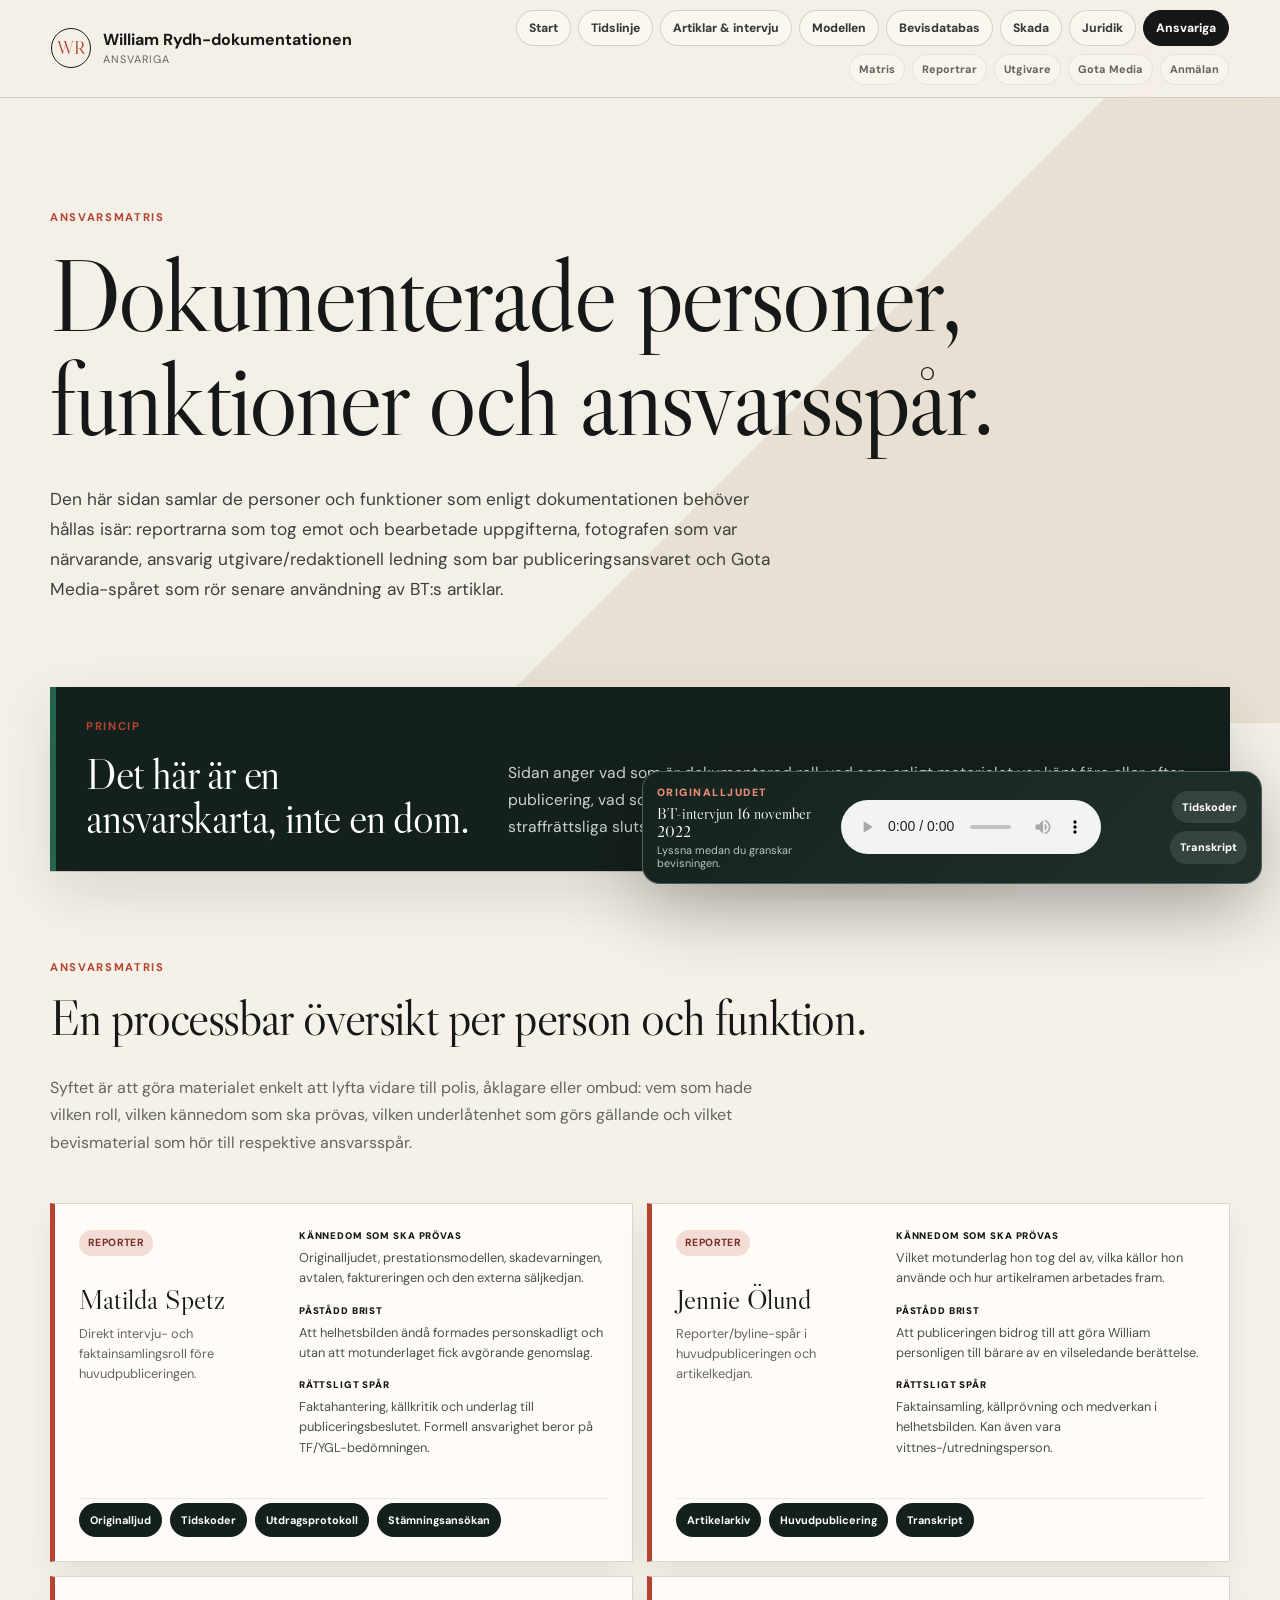
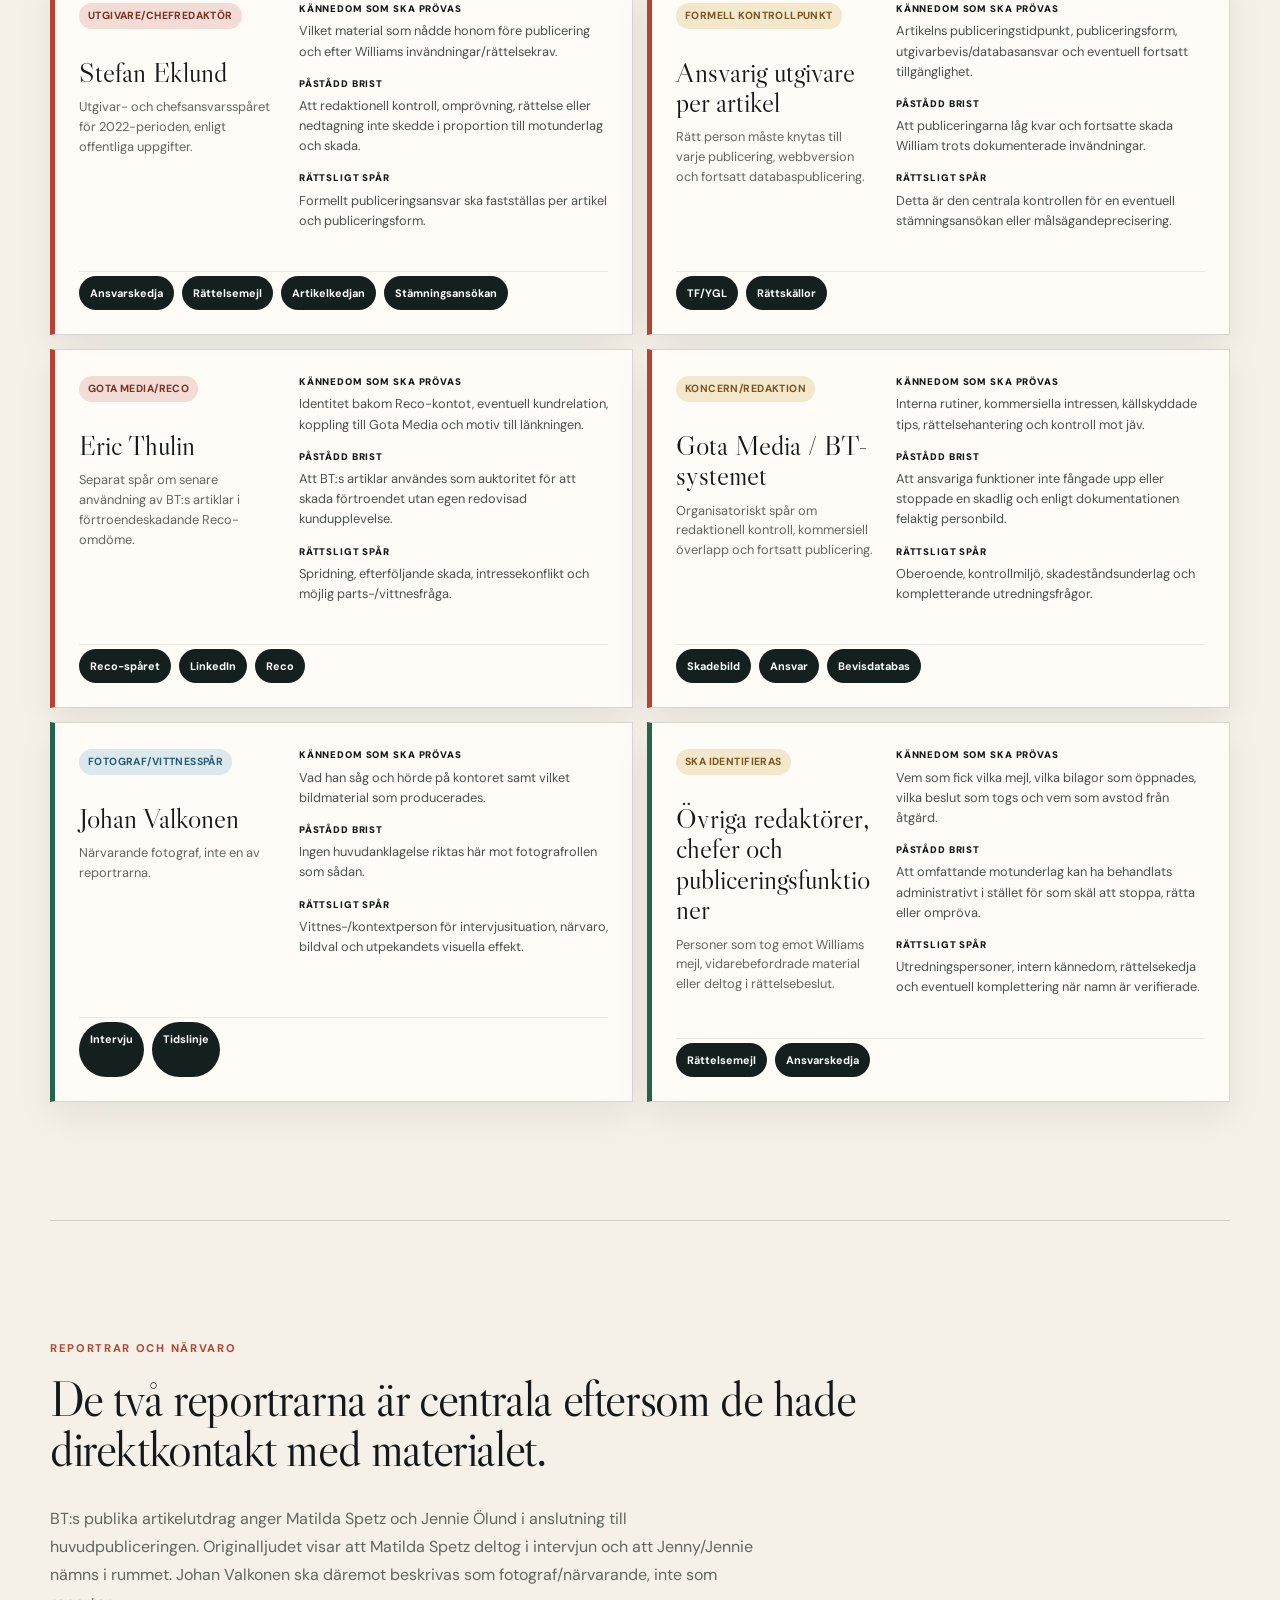
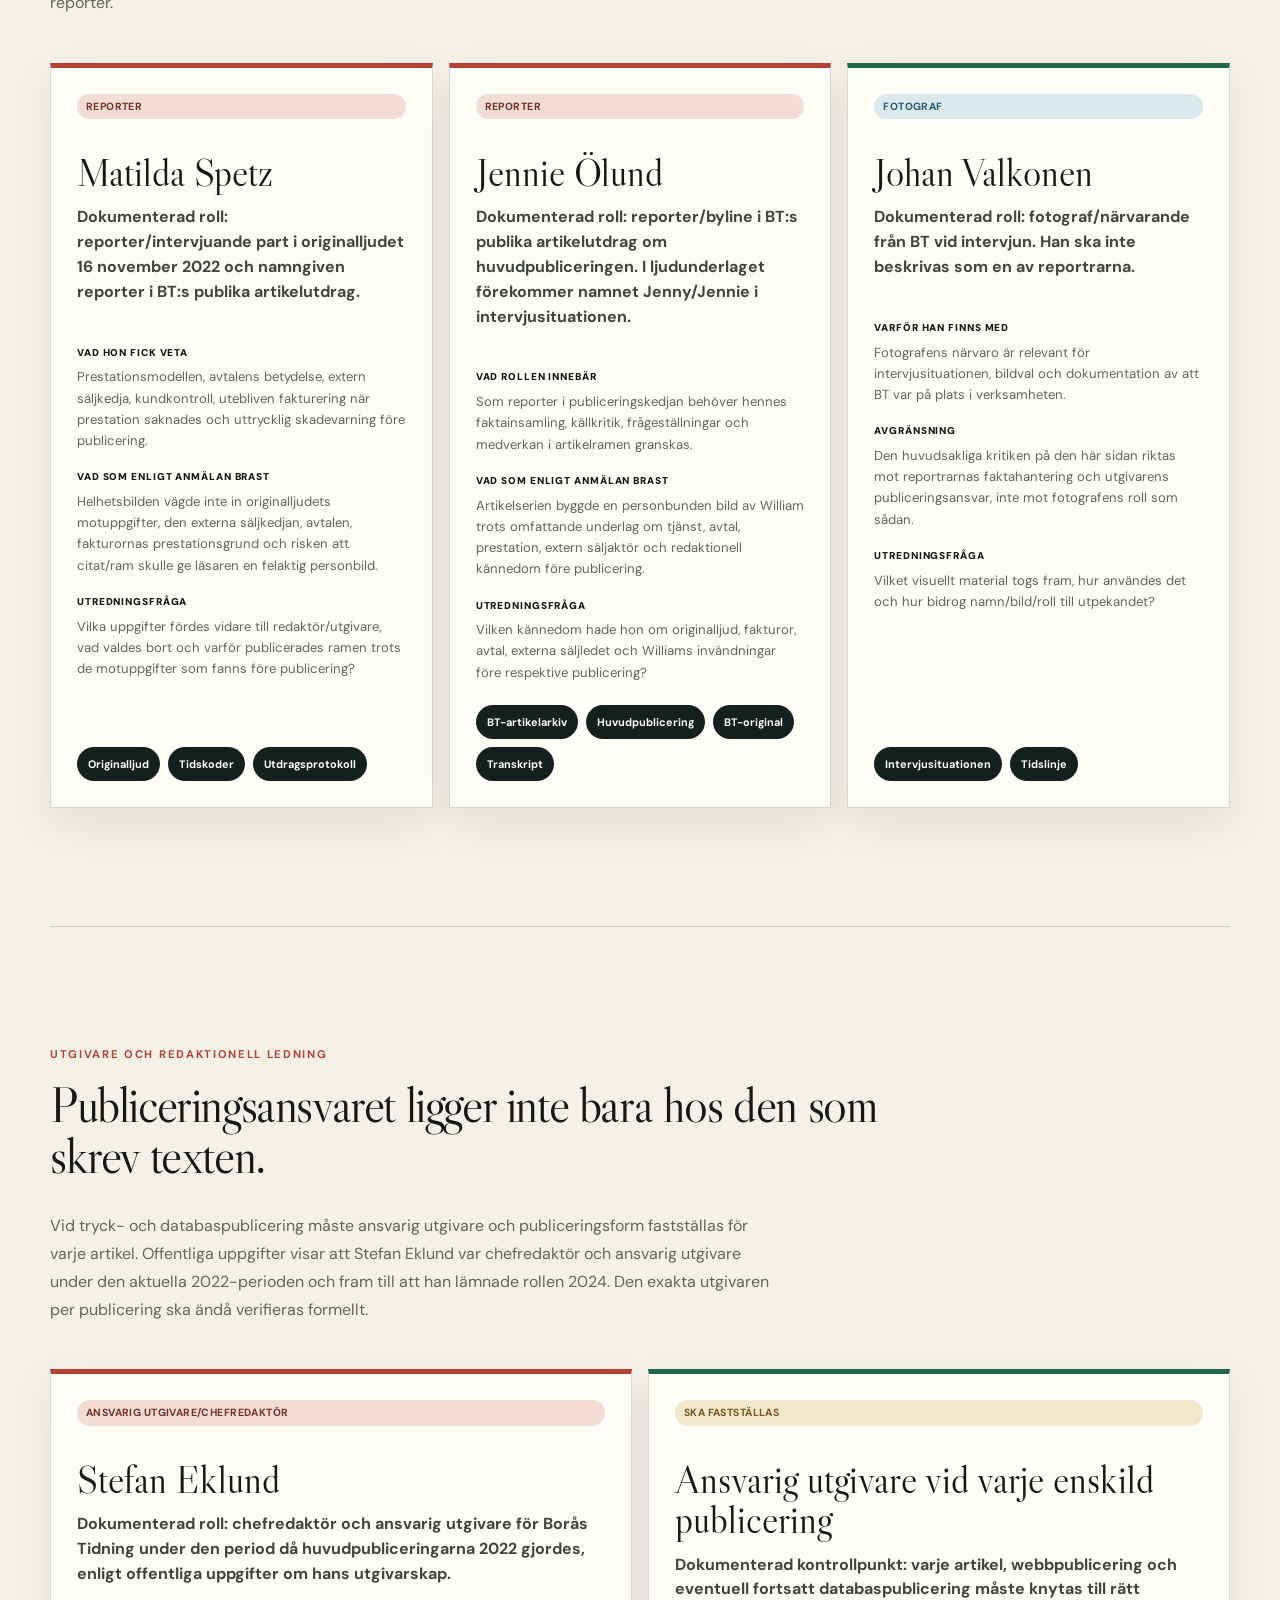
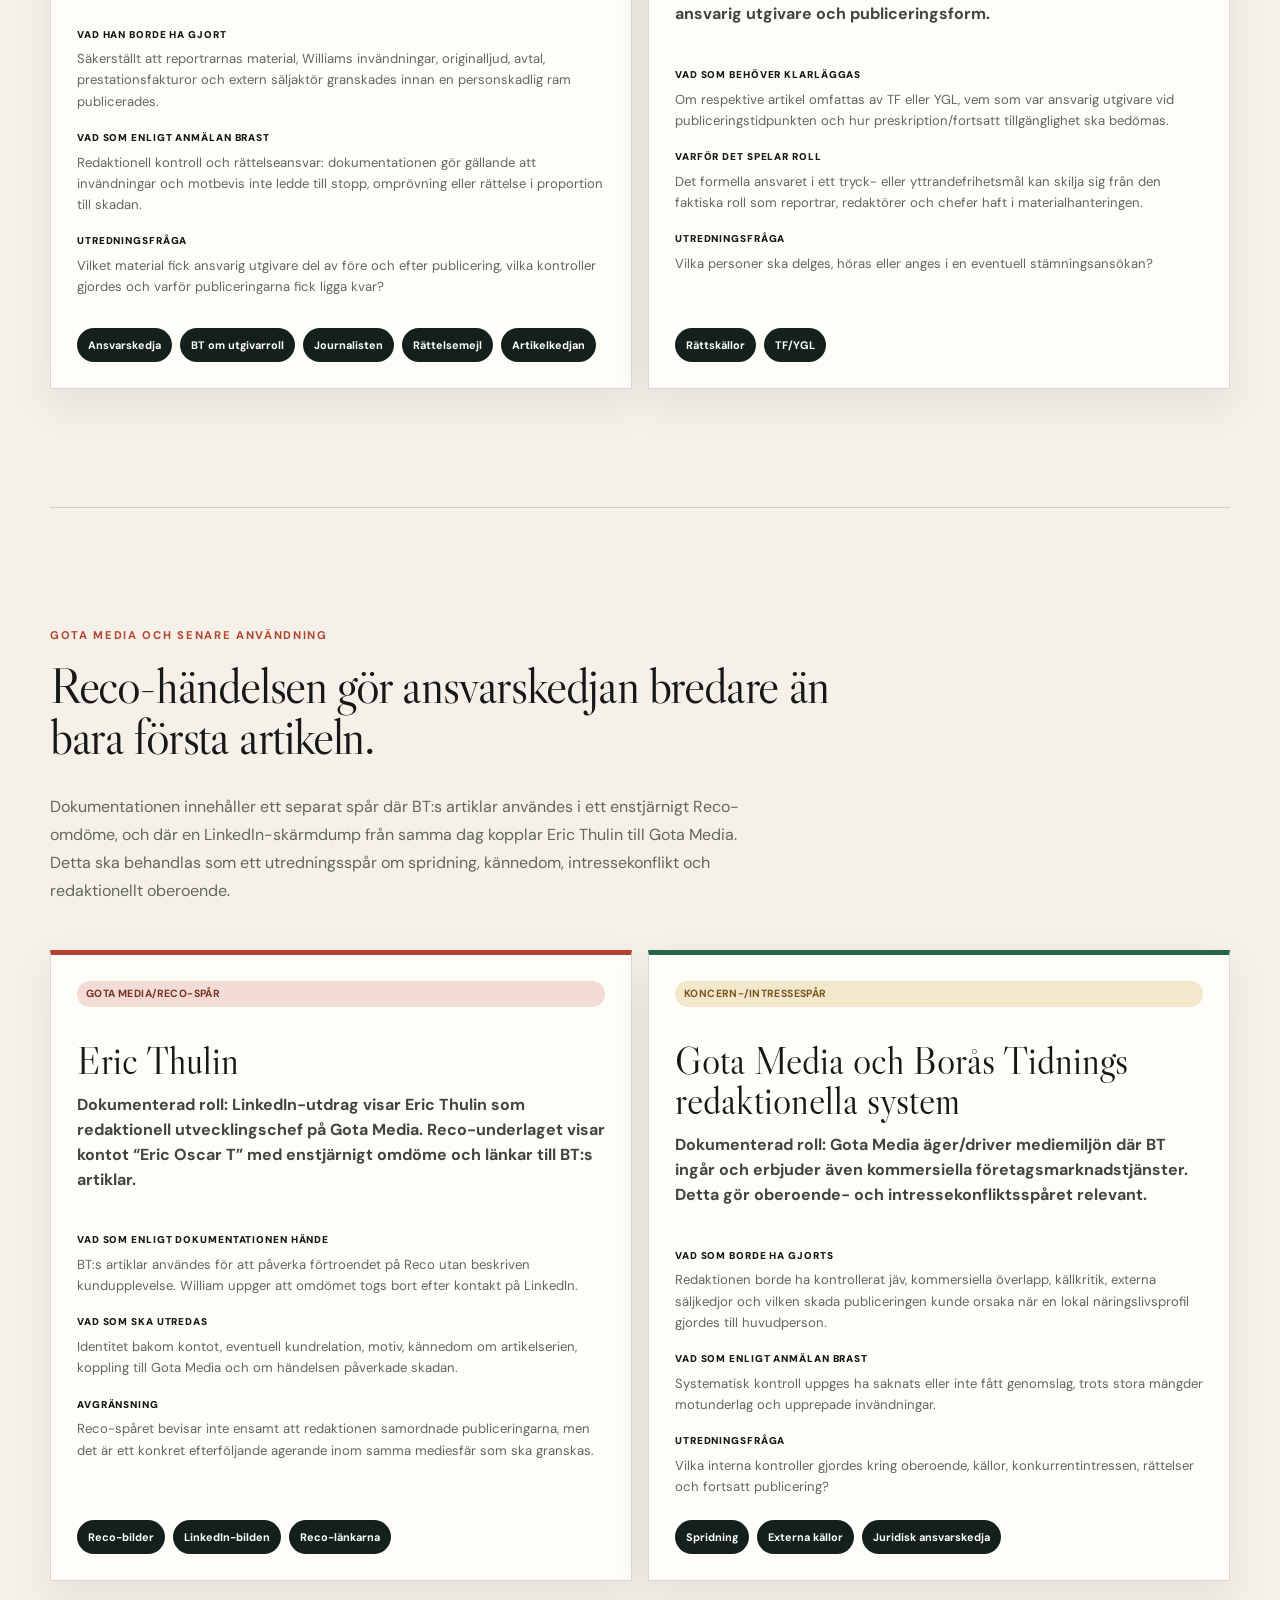
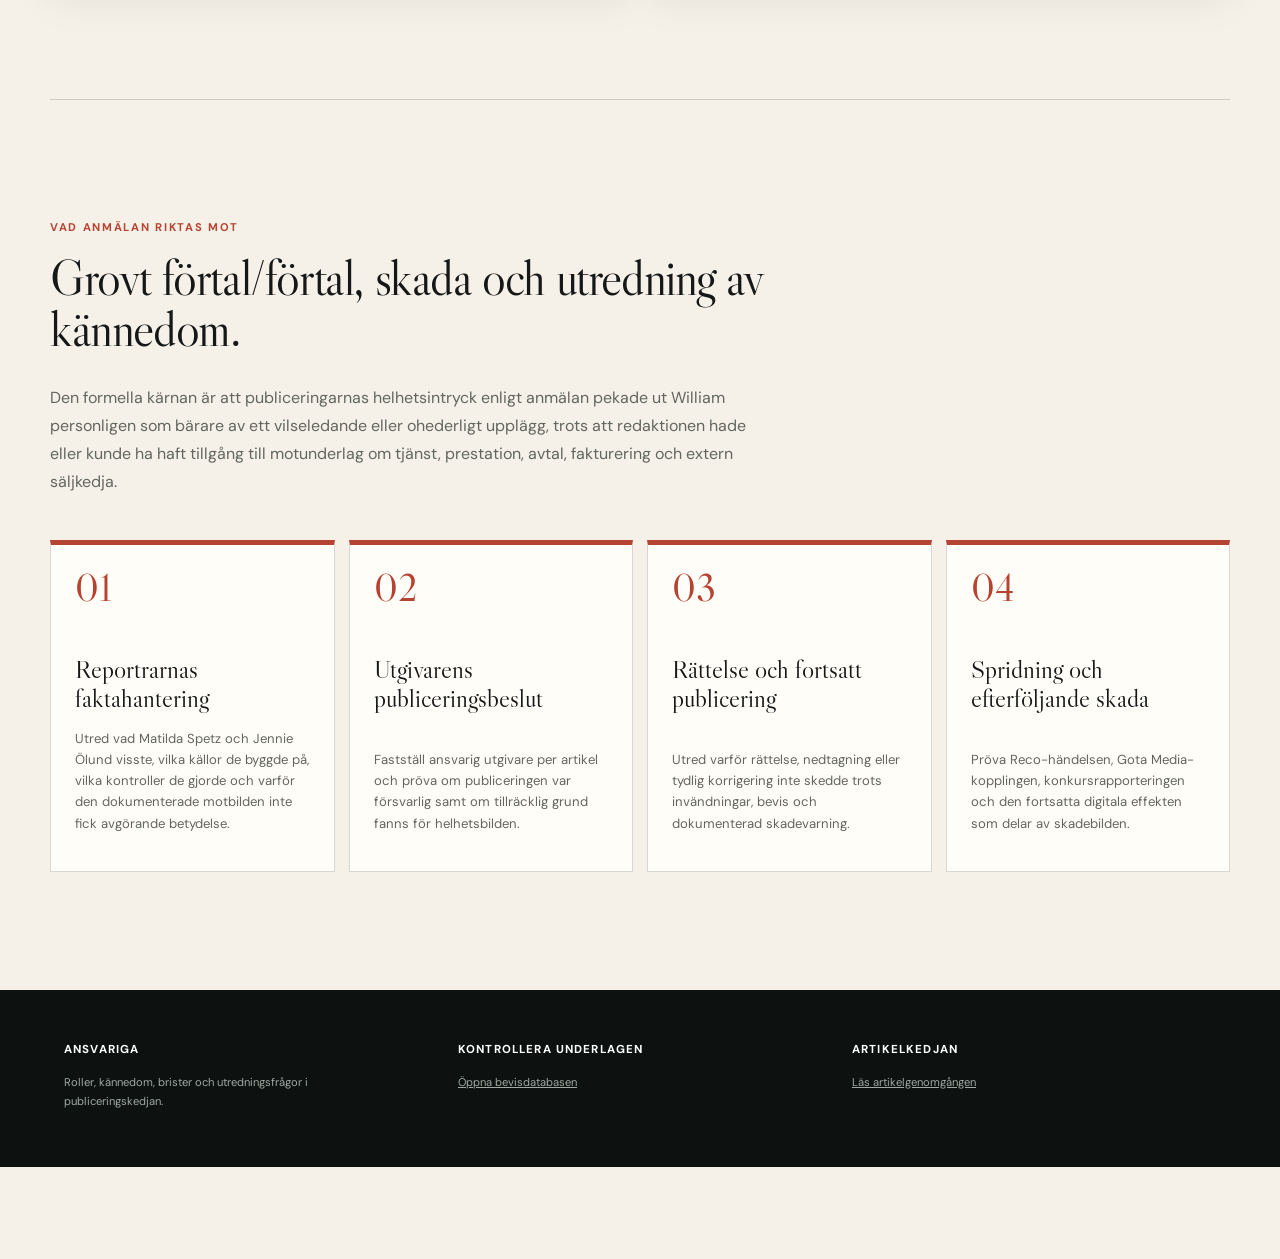
==== commit 1de628c4: "Forbattra bevisdatabasens filvisare" ====
--- a/ansvariga.html
+++ b/ansvariga.html
@@ -14,8 +14,8 @@
   <link rel="preconnect" href="https://fonts.googleapis.com">
   <link rel="preconnect" href="https://fonts.gstatic.com" crossorigin>
   <link href="https://fonts.googleapis.com/css2?family=DM+Sans:wght@400;500;600;700&family=Libre+Caslon+Display&display=swap" rel="stylesheet">
-  <link rel="stylesheet" href="styles.css?v=navrhythm1">
-  <script src="app.js?v=navrhythm1" defer></script>
+  <link rel="stylesheet" href="styles.css?v=archiveview3">
+  <script src="app.js?v=archiveview3" defer></script>
   <script type="application/ld+json">
   {
     "@context": "https://schema.org",
--- a/styles.css
+++ b/styles.css
@@ -151,6 +151,15 @@
   background: rgba(255,255,255,.1); color: white; font-size: .74rem; font-weight: 800; text-decoration: none;
 }
 .sticky-interview-links a:hover { background: rgba(255,255,255,.18); }
+.archive-page.has-sticky-player { padding-bottom: 92px; }
+.archive-page .sticky-interview-player {
+  left: auto; right: 18px; max-width: 620px;
+  grid-template-columns: minmax(170px, .72fr) minmax(260px, 1fr) auto;
+  padding: 12px 14px; border-radius: 18px;
+}
+.archive-page .sticky-interview-copy strong { font-size: .98rem; }
+.archive-page .sticky-interview-copy small { font-size: .68rem; }
+.archive-page .sticky-interview-links a { min-height: 32px; padding: 7px 10px; font-size: .68rem; }
 
 .section-shell, main[id], main > section[id] { scroll-margin-top: 16px; }
 .section-shell { width: min(1180px, calc(100% - 40px)); margin-inline: auto; }
@@ -319,15 +328,16 @@
 .article-arc { padding-block: 118px 76px; }
 .arc-track { display: grid; grid-template-columns: repeat(3, 1fr); gap: 14px; margin-top: 54px; }
 .arc-card {
-  min-height: 330px; display: flex; flex-direction: column; padding: 26px;
+  min-height: 330px; display: flex; flex-direction: column; padding: 28px;
   background: var(--white); border: 1px solid var(--line); border-top: 6px solid var(--green);
+  box-shadow: 0 18px 45px rgba(26, 29, 25, .07);
 }
 .arc-card.pivot { border-top-color: var(--red); background: #f1dfd8; }
 .arc-card.after { border-top-color: var(--red-dark); }
 .arc-card span { color: var(--muted); font-size: .66rem; font-weight: 700; letter-spacing: .1em; text-transform: uppercase; }
 .arc-card h3 { margin: 46px 0 16px; font: 1.9rem/1.14 var(--serif); }
 .arc-card p { margin-top: auto; color: var(--muted); font-size: .9rem; line-height: 1.64; }
-.arc-verdict { margin-top: 18px; padding: 34px; background: var(--night); color: white; }
+.arc-verdict { margin-top: 18px; padding: clamp(26px, 3vw, 38px); background: var(--night); color: white; box-shadow: var(--shadow); }
 .arc-verdict span { color: #e98c76; font-size: .66rem; font-weight: 700; letter-spacing: .12em; text-transform: uppercase; }
 .arc-verdict p { max-width: 980px; margin: 18px 0 0; font: clamp(1.45rem, 2.4vw, 2.35rem)/1.2 var(--serif); }
 
@@ -580,30 +590,107 @@
 .evidence-card dd { margin: 2px 0 0; color: var(--muted); font-size: .72rem; }
 .evidence-card.hidden { display: none; }
 
-.timeline { margin: 65px 0 0; padding: 0; list-style: none; }
-.timeline li { display: grid; grid-template-columns: 160px 1fr; gap: 35px; padding: 28px 0; border-top: 1px solid rgba(255,255,255,.16); }
-.timeline time { color: #e98c76; font: 1.3rem/1.2 var(--serif); }
-.timeline h3 { margin: 0 0 8px; font: 1.8rem/1.15 var(--serif); }
-.timeline p { max-width: 760px; margin: 0; color: #aeb9b4; font-size: .92rem; line-height: 1.62; }
-.timeline .featured { margin-inline: -24px; padding-inline: 24px; background: rgba(182, 67, 49, .15); border-color: #b55c48; }
+.timeline { position: relative; display: grid; gap: 14px; margin: 65px 0 0; padding: 0; list-style: none; }
+.timeline::before {
+  content: ""; position: absolute; left: 86px; top: 18px; bottom: 18px; width: 2px;
+  background: linear-gradient(to bottom, rgba(233,140,118,.75), rgba(233,140,118,.12));
+}
+.timeline li {
+  position: relative; display: grid; grid-template-columns: 170px minmax(0, 1fr); gap: 32px;
+  padding: 24px 28px 24px 0; border: 1px solid rgba(255,255,255,.13);
+  background: rgba(255,255,255,.035);
+}
+.timeline li::before {
+  content: ""; position: absolute; left: 80px; top: 31px; width: 14px; height: 14px;
+  border-radius: 50%; background: var(--night); border: 3px solid #e98c76; box-shadow: 0 0 0 6px rgba(233,140,118,.12);
+}
+.timeline time {
+  display: inline-flex; justify-self: start; margin-left: 24px; padding: 7px 11px; border-radius: 999px;
+  background: rgba(233,140,118,.11); color: #f1aa98; font: 1.05rem/1.1 var(--serif);
+}
+.timeline h3 { margin: 0 0 10px; font: 1.8rem/1.15 var(--serif); }
+.timeline p { max-width: 810px; margin: 0; color: #aeb9b4; font-size: .92rem; line-height: 1.62; }
+.timeline .featured {
+  background: linear-gradient(135deg, rgba(182, 67, 49, .26), rgba(255,253,248,.055));
+  border-color: rgba(233,140,118,.5); box-shadow: 0 18px 48px rgba(0,0,0,.16);
+}
+.timeline .featured::before { background: var(--red); border-color: white; }
+.timeline-link-row { display: flex; flex-wrap: wrap; gap: 8px; margin-top: 18px; }
+.timeline-link-row a {
+  display: inline-flex; align-items: center; min-height: 34px; padding: 8px 12px; border-radius: 999px;
+  background: rgba(255,253,248,.1); color: #f0cabf; text-decoration: none; font-size: .68rem; font-weight: 800;
+  letter-spacing: .02em; border: 1px solid rgba(255,255,255,.14);
+}
+.timeline-link-row a:hover { background: rgba(255,253,248,.18); color: white; }
 .timeline-compass {
   display: grid; grid-template-columns: repeat(4, 1fr); gap: 10px;
-  margin-top: -38px; position: relative; z-index: 3; padding: 18px;
-  background: rgba(255,253,248,.94); border: 1px solid var(--line); box-shadow: var(--shadow);
+  min-width: 0; max-width: 1180px; height: auto; justify-items: stretch; align-items: stretch;
+  margin-top: -42px; position: sticky; top: 82px; right: auto; bottom: auto; left: auto; z-index: 34; padding: 12px;
+  background: rgba(255,253,248,.9); border: 1px solid rgba(20,32,29,.12);
+  box-shadow: 0 18px 55px rgba(26, 29, 25, .12); backdrop-filter: blur(18px);
 }
 .timeline-compass a {
-  display: grid; gap: 4px; min-height: 92px; padding: 16px;
-  color: inherit; text-decoration: none; border: 1px solid var(--line); background: var(--white);
-}
-.timeline-compass b { color: var(--red); font-size: .68rem; letter-spacing: .1em; }
+  display: grid; grid-template-columns: auto 1fr; gap: 4px 12px; align-items: start;
+  min-height: 92px; padding: 15px;
+  color: inherit; text-decoration: none; border: 1px solid rgba(20,32,29,.1); background: rgba(255,253,248,.82);
+  transition: transform .18s ease, border-color .18s ease, background .18s ease;
+}
+.timeline-compass b { grid-row: span 2; color: var(--red); font-size: .68rem; letter-spacing: .1em; }
 .timeline-compass span { font: 1.25rem/1.05 var(--serif); color: var(--ink); }
-.timeline-compass small { margin-top: auto; color: var(--muted); font-size: .72rem; }
+.timeline-compass small { color: var(--muted); font-size: .72rem; line-height: 1.35; }
 .timeline-compass a:hover { border-color: rgba(182,67,49,.45); transform: translateY(-2px); }
 .timeline-compass a.active {
   background: var(--night); color: white; border-color: var(--red);
 }
 .timeline-compass a.active span { color: white; }
 .timeline-compass a.active small { color: #cfd9d4; }
+
+.timeline-hero {
+  position: relative; overflow: hidden;
+  padding: 118px 0 112px;
+  background:
+    radial-gradient(circle at 78% 18%, rgba(182,67,49,.16), transparent 30%),
+    linear-gradient(135deg, var(--paper) 0 59%, var(--paper-deep) 59%);
+}
+.timeline-hero::after {
+  content: ""; position: absolute; right: -14vw; bottom: -38%; width: 50vw; height: 50vw; min-width: 520px; min-height: 520px;
+  border: 1px solid rgba(20,32,29,.08); border-radius: 50%; pointer-events: none;
+}
+.timeline-hero .section-shell { position: relative; z-index: 1; }
+.timeline-hero h1 { max-width: 1120px; }
+.timeline-hero .hero-intro { max-width: 780px; }
+.timeline-hero-facts {
+  display: grid; grid-template-columns: repeat(4, minmax(0, 1fr)); gap: 10px;
+  max-width: 920px; margin-top: 42px;
+}
+.timeline-hero-facts span {
+  min-height: 88px; display: flex; flex-direction: column; justify-content: space-between;
+  padding: 16px; background: rgba(255,253,248,.72); border: 1px solid rgba(20,32,29,.12);
+}
+.timeline-hero-facts strong { color: var(--red-dark); font: 1.42rem/1 var(--serif); }
+.timeline-hero-facts small { color: var(--muted); font-size: .7rem; font-weight: 800; letter-spacing: .08em; text-transform: uppercase; line-height: 1.35; }
+
+.timeline-reading {
+  display: grid; grid-template-columns: .9fr 1.1fr; gap: clamp(24px, 4vw, 58px); align-items: end;
+  padding-block: 82px 26px;
+}
+.timeline-reading-copy h2 { max-width: 680px; margin-bottom: 18px; }
+.timeline-reading-copy p:not(.eyebrow) { max-width: 680px; color: var(--muted); line-height: 1.72; }
+.timeline-reading-grid { display: grid; grid-template-columns: repeat(3, 1fr); gap: 10px; }
+.timeline-reading-grid article {
+  min-height: 190px; display: flex; flex-direction: column; justify-content: space-between;
+  padding: 22px; background: var(--white); border: 1px solid var(--line); border-top: 5px solid var(--green);
+  box-shadow: 0 14px 38px rgba(26, 29, 25, .07);
+}
+.timeline-reading-grid strong { color: var(--green); font: 1.6rem/1.08 var(--serif); }
+.timeline-reading-grid span { color: var(--muted); font-size: .88rem; line-height: 1.6; }
+.timeline-next {
+  display: grid; grid-template-columns: 1fr auto; gap: 30px; align-items: end;
+  margin-top: 52px; padding: clamp(24px, 3vw, 38px);
+  background: #e8e2d5; color: var(--ink); border-left: 6px solid var(--red);
+}
+.timeline-next h2 { margin: 0; max-width: 650px; font-size: clamp(2.1rem, 3.3vw, 3.7rem); }
+.timeline-next-actions { display: flex; flex-wrap: wrap; gap: 10px; justify-content: flex-end; }
 
 .conclusion-grid { display: grid; grid-template-columns: repeat(3, 1fr); gap: 18px; margin-top: 55px; }
 .conclusion-grid article { padding: 28px; border: 1px solid var(--line); background: var(--white); }
@@ -719,12 +806,13 @@
 }
 .browser-viewer { margin-top: 18px; }
 .browser-file-card {
-  display: grid; grid-template-columns: minmax(260px, .95fr) minmax(0, 1.05fr);
-  gap: 22px; align-items: stretch;
+  display: grid; grid-template-columns: minmax(280px, 1.05fr) minmax(0, .95fr);
+  gap: 24px; align-items: stretch;
 }
 .browser-preview {
-  min-height: 360px; display: grid; place-items: center; background: #eee6d8; border: 1px solid var(--line);
-  overflow: hidden;
+  min-height: 390px; display: grid; place-items: center;
+  background: linear-gradient(135deg, #f8f3ea, #e6ddcf); border: 1px solid var(--line);
+  overflow: hidden; box-shadow: inset 0 0 0 10px rgba(255,253,248,.38);
 }
 .browser-preview a {
   width: 100%; height: 100%; display: grid; place-items: center; color: inherit; text-decoration: none;
@@ -741,10 +829,11 @@
   margin-top: 16px; color: var(--red-dark); font: 1.65rem/1.1 var(--serif);
 }
 .browser-file-copy {
-  display: flex; flex-direction: column; min-width: 0; padding: 4px 0;
+  display: flex; flex-direction: column; min-width: 0; padding: 22px;
+  background: rgba(255,253,248,.68); border: 1px solid rgba(20,32,29,.08);
 }
 .browser-file-copy h3 {
-  margin: 10px 0 14px; font: clamp(1.75rem, 2.8vw, 3rem)/1.06 var(--serif);
+  margin: 10px 0 14px; font: clamp(1.75rem, 2.15vw, 2.45rem)/1.08 var(--serif);
   overflow-wrap: anywhere;
 }
 .browser-file-copy p:not(.file-category) { color: var(--muted); font-size: .92rem; line-height: 1.68; }
@@ -1066,19 +1155,21 @@
   .hero-case { max-width: 620px; transform: none; }
   .numbers { grid-template-columns: 1fr 1fr; }
   .numbers article:nth-child(2) { border-right: 0; }
-  .intro-grid, .product-grid, .method-grid { grid-template-columns: 1fr; }
+  .intro-grid, .product-grid, .method-grid, .timeline-reading, .timeline-next { grid-template-columns: 1fr; }
   .mass-layout, .actor-chain, .reco-proof, .risk-scale, .risk-overlap, .archive-controls, .full-archive-controls, .browser-file-card, .database-teaser, .audio-card, .rebuttal-card { grid-template-columns: 1fr; }
   .living-report { grid-template-columns: 1fr; }
   .intro-grid .section-heading { position: static; }
   .quote-comparison { grid-template-columns: 1fr; gap: 16px; }
   .versus { transform: rotate(90deg); }
-  .model-grid, .economy-grid, .evidence-grid, .conclusion-grid, .motive-grid, .risk-comparison, .arc-track, .invitation-grid, .journey-map, .route-grid, .archive-grid, .full-archive-grid, .integrity-grid, .timecode-grid, .bt-archive-grid, .article-map-list, .source-grid, .visual-proof-grid, .responsibility-grid, .responsibility-grid.two, .responsibility-claims, .lawsuit-grid, .lawsuit-sources { grid-template-columns: 1fr 1fr; }
+  .model-grid, .economy-grid, .evidence-grid, .conclusion-grid, .motive-grid, .risk-comparison, .arc-track, .invitation-grid, .journey-map, .route-grid, .archive-grid, .full-archive-grid, .integrity-grid, .timecode-grid, .bt-archive-grid, .article-map-list, .source-grid, .visual-proof-grid, .responsibility-grid, .responsibility-grid.two, .responsibility-claims, .lawsuit-grid, .lawsuit-sources, .timeline-reading-grid { grid-template-columns: 1fr 1fr; }
   .responsibility-matrix, .matrix-person { grid-template-columns: 1fr; }
   .claim-status, .lawsuit-thesis { grid-template-columns: 1fr; }
   .chain { grid-template-columns: 1fr; }
   .chain i { transform: rotate(90deg); text-align: center; }
   .knowledge-grid { grid-template-columns: 1fr 1fr; }
   .timeline .featured { margin-inline: 0; }
+  .timeline-compass { grid-template-columns: repeat(2, 1fr); margin-top: -28px; top: 76px; }
+  .timeline-next-actions { justify-content: flex-start; }
 }
 
 @media (max-width: 1100px) {
@@ -1138,6 +1229,10 @@
   .nav-secondary a {
     width: auto; min-height: 38px; padding: 8px 11px; border: 1px solid rgba(20,32,29,.12);
     border-radius: 999px; background: rgba(255,253,248,.62); color: #3f4742; font-size: .74rem;
+  }
+  .timeline-compass {
+    display: grid; position: sticky; top: 76px; right: auto; bottom: auto; left: auto;
+    height: auto; max-width: 1180px; min-width: 0; justify-items: stretch; align-items: stretch;
   }
 }
 
@@ -1203,8 +1298,11 @@
     border-radius: 999px; background: rgba(255,253,248,.62); color: #3f4742; font-size: .74rem;
   }
   .sticky-interview-player {
-    right: 10px; bottom: 10px; left: 10px; grid-template-columns: 1fr; gap: 8px;
+    right: 10px; bottom: 10px; left: 10px; max-width: none; grid-template-columns: 1fr; gap: 8px;
     padding: 11px 12px 12px; border-radius: 18px;
+  }
+  .archive-page .sticky-interview-player {
+    right: 10px; left: 10px; max-width: none; grid-template-columns: 1fr;
   }
   .sticky-interview-copy {
     display: grid; grid-template-columns: 1fr auto; gap: 2px 10px; align-items: end;
@@ -1229,23 +1327,43 @@
   .archive-hero { padding: 78px 0 62px; }
   .archive-hero h1 { font-size: clamp(2.75rem, 11.5vw, 4.45rem); line-height: 1.04; }
   .archive-hero .hero-intro { font-size: .98rem; line-height: 1.72; }
+  .timeline-hero {
+    padding: 82px 0 44px;
+    background:
+      radial-gradient(circle at 84% 6%, rgba(233,140,118,.16), transparent 36%),
+      linear-gradient(180deg, #f3eee4 0%, #ebe4d8 100%);
+  }
+  .timeline-hero::after { display: none; }
+  .timeline-hero-facts { grid-template-columns: 1fr 1fr; gap: 8px; margin-top: 28px; }
+  .timeline-hero-facts span { min-height: 78px; padding: 13px; }
+  .timeline-hero-facts strong { font-size: 1.12rem; }
+  .timeline-hero-facts small { font-size: .6rem; }
   .timeline-compass {
-    position: sticky; top: 124px; z-index: 34; display: flex; gap: 8px;
-    width: 100%; margin-top: 0; padding: 9px 14px;
-    overflow-x: auto; background: rgba(20,32,29,.96); border-inline: 0; box-shadow: 0 12px 35px rgba(0,0,0,.18);
+    position: sticky; top: 66px; z-index: 34; display: flex; gap: 8px;
+    right: auto; bottom: auto; left: auto; height: auto; max-width: none; min-width: 0;
+    width: calc(100% - 28px); margin: 12px auto 0; padding: 8px;
+    overflow-x: auto; background: rgba(255,253,248,.94); border: 1px solid rgba(20,32,29,.12);
+    border-radius: 18px; box-shadow: 0 14px 38px rgba(20,32,29,.16);
     scrollbar-width: none;
   }
   .timeline-compass::-webkit-scrollbar { display: none; }
   .timeline-compass a {
-    flex: 0 0 142px; min-height: 64px; padding: 11px 12px;
-    background: rgba(255,253,248,.08); border-color: rgba(255,255,255,.16); color: white;
+    flex: 0 0 158px; min-height: 72px; padding: 11px 12px;
+    background: rgba(255,253,248,.9); border-color: rgba(20,32,29,.12); color: var(--ink);
   }
   .timeline-compass a.active {
-    background: rgba(255,253,248,.16); border-color: #e98c76; box-shadow: inset 0 0 0 1px rgba(233,140,118,.35);
-  }
-  .timeline-compass b { color: #e98c76; font-size: .58rem; }
-  .timeline-compass span { color: white; font: 1rem/1.05 var(--serif); }
-  .timeline-compass small { color: #aeb9b4; font-size: .62rem; }
+    background: var(--night); border-color: #e98c76; box-shadow: inset 0 0 0 1px rgba(233,140,118,.35);
+  }
+  .timeline-compass b { color: var(--red); font-size: .58rem; }
+  .timeline-compass span { color: var(--ink); font: 1rem/1.05 var(--serif); }
+  .timeline-compass small { color: var(--muted); font-size: .62rem; }
+  .timeline-compass a.active b { color: #e98c76; }
+  .timeline-compass a.active span { color: white; }
+  .timeline-compass a.active small { color: #aeb9b4; }
+  .timeline-reading { padding-block: 62px 10px; }
+  .timeline-reading-grid { grid-template-columns: 1fr; gap: 10px; }
+  .timeline-reading-grid article { min-height: 0; padding: 18px; }
+  .timeline-reading-grid strong { margin-bottom: 20px; font-size: 1.36rem; }
   .hero-actions { display: grid; grid-template-columns: 1fr; }
   .hero-actions .button { width: 100%; min-height: 48px; }
   .hero-case { padding: 25px; }
@@ -1256,6 +1374,7 @@
   .numbers article { padding: 25px 14px; }
   .numbers strong { font-size: 2.7rem; }
   .intro-grid, #performance-model, #external-sales, .economy-section, .conclusions, .quote-section, .prior-section, .timeline-section, .method-section, .matrix-section, .final-question, .product-section, .evidence-mass, .why-section, .risk-model-section, .core-case-section, .invitation-section, .story-journey, .route-section, .integrity-section, .bt-archive-section, .visual-proof, .responsibility-section, .lawsuit-section { padding-block: 85px; }
+  .article-arc { padding-block: 76px 58px; }
   .full-archive { padding-block: 48px 85px; }
   .full-archive-controls { padding: 24px; }
   .living-report { margin-top: 0; padding-block: 34px; border-left-width: 0; border-top: 5px solid var(--green); }
@@ -1264,7 +1383,12 @@
   .review-card h3 { font-size: 1.6rem; }
   .quote-panel { min-height: auto; padding: 25px; transform: none !important; }
   .quote-panel blockquote { margin: 35px 0 25px; font-size: 1.8rem; }
-  .model-grid, .economy-grid, .evidence-grid, .conclusion-grid, .knowledge-grid, .principles, .motive-grid, .risk-comparison, .scenario-grid, .editorial-sequence, .arc-track, .invitation-grid, .journey-map, .route-grid, .archive-grid, .archive-stats, .full-archive-grid, .integrity-grid, .timecode-grid, .bt-archive-grid, .article-map-list, .source-grid, .visual-proof-grid, .responsibility-note, .responsibility-matrix, .matrix-person, .responsibility-grid, .responsibility-grid.two, .responsibility-claims, .claim-status, .lawsuit-grid, .lawsuit-thesis, .lawsuit-sources { grid-template-columns: 1fr; }
+  .model-grid, .economy-grid, .evidence-grid, .conclusion-grid, .knowledge-grid, .principles, .motive-grid, .risk-comparison, .scenario-grid, .editorial-sequence, .arc-track, .invitation-grid, .journey-map, .route-grid, .archive-grid, .archive-stats, .full-archive-grid, .integrity-grid, .timecode-grid, .bt-archive-grid, .article-map-list, .source-grid, .visual-proof-grid, .responsibility-note, .responsibility-matrix, .matrix-person, .responsibility-grid, .responsibility-grid.two, .responsibility-claims, .claim-status, .lawsuit-grid, .lawsuit-thesis, .lawsuit-sources, .timeline-next { grid-template-columns: 1fr; }
+  .arc-track { gap: 12px; margin-top: 34px; }
+  .arc-card { min-height: 0; padding: 22px; }
+  .arc-card h3 { margin: 28px 0 12px; font-size: 1.55rem; }
+  .arc-verdict { padding: 22px; }
+  .arc-verdict p { font-size: 1.45rem; }
   .journey-map { gap: 10px; margin-top: 30px; }
   .journey-step {
     min-height: 0; display: grid; grid-template-columns: 104px 1fr; grid-template-rows: auto auto auto;
@@ -1352,7 +1476,7 @@
     background: linear-gradient(to bottom, rgba(233,140,118,.9), rgba(233,140,118,.2));
   }
   .timeline li {
-    position: relative; grid-template-columns: 1fr; gap: 8px; padding: 24px 0 24px 18px;
+    position: relative; grid-template-columns: 1fr; gap: 12px; padding: 20px 16px 20px 18px;
     border-top: 0; border-left: 1px solid rgba(255,255,255,.12);
   }
   .timeline li::before {
@@ -1362,9 +1486,14 @@
   .timeline .featured { margin-inline: 0; padding-inline: 18px 10px; border-left-color: rgba(233,140,118,.6); }
   .timeline .featured::before { background: var(--red); border-color: white; }
   .timeline time {
-    display: inline-flex; width: fit-content; padding: 5px 9px; border-radius: 99px;
+    display: inline-flex; width: fit-content; margin-left: 0; padding: 5px 9px; border-radius: 99px;
     background: rgba(233,140,118,.12); color: #f1aa98; font-size: .9rem;
   }
+  .timeline-link-row { gap: 7px; margin-top: 14px; }
+  .timeline-link-row a { min-height: 35px; padding: 8px 10px; font-size: .64rem; }
+  .timeline-next { gap: 22px; margin-top: 38px; padding: 22px; }
+  .timeline-next-actions { display: grid; grid-template-columns: 1fr; justify-content: stretch; }
+  .timeline-next-actions .button { width: 100%; min-height: 48px; }
   .article-excerpt { margin-inline: 0; }
   footer { grid-template-columns: 1fr; }
 }
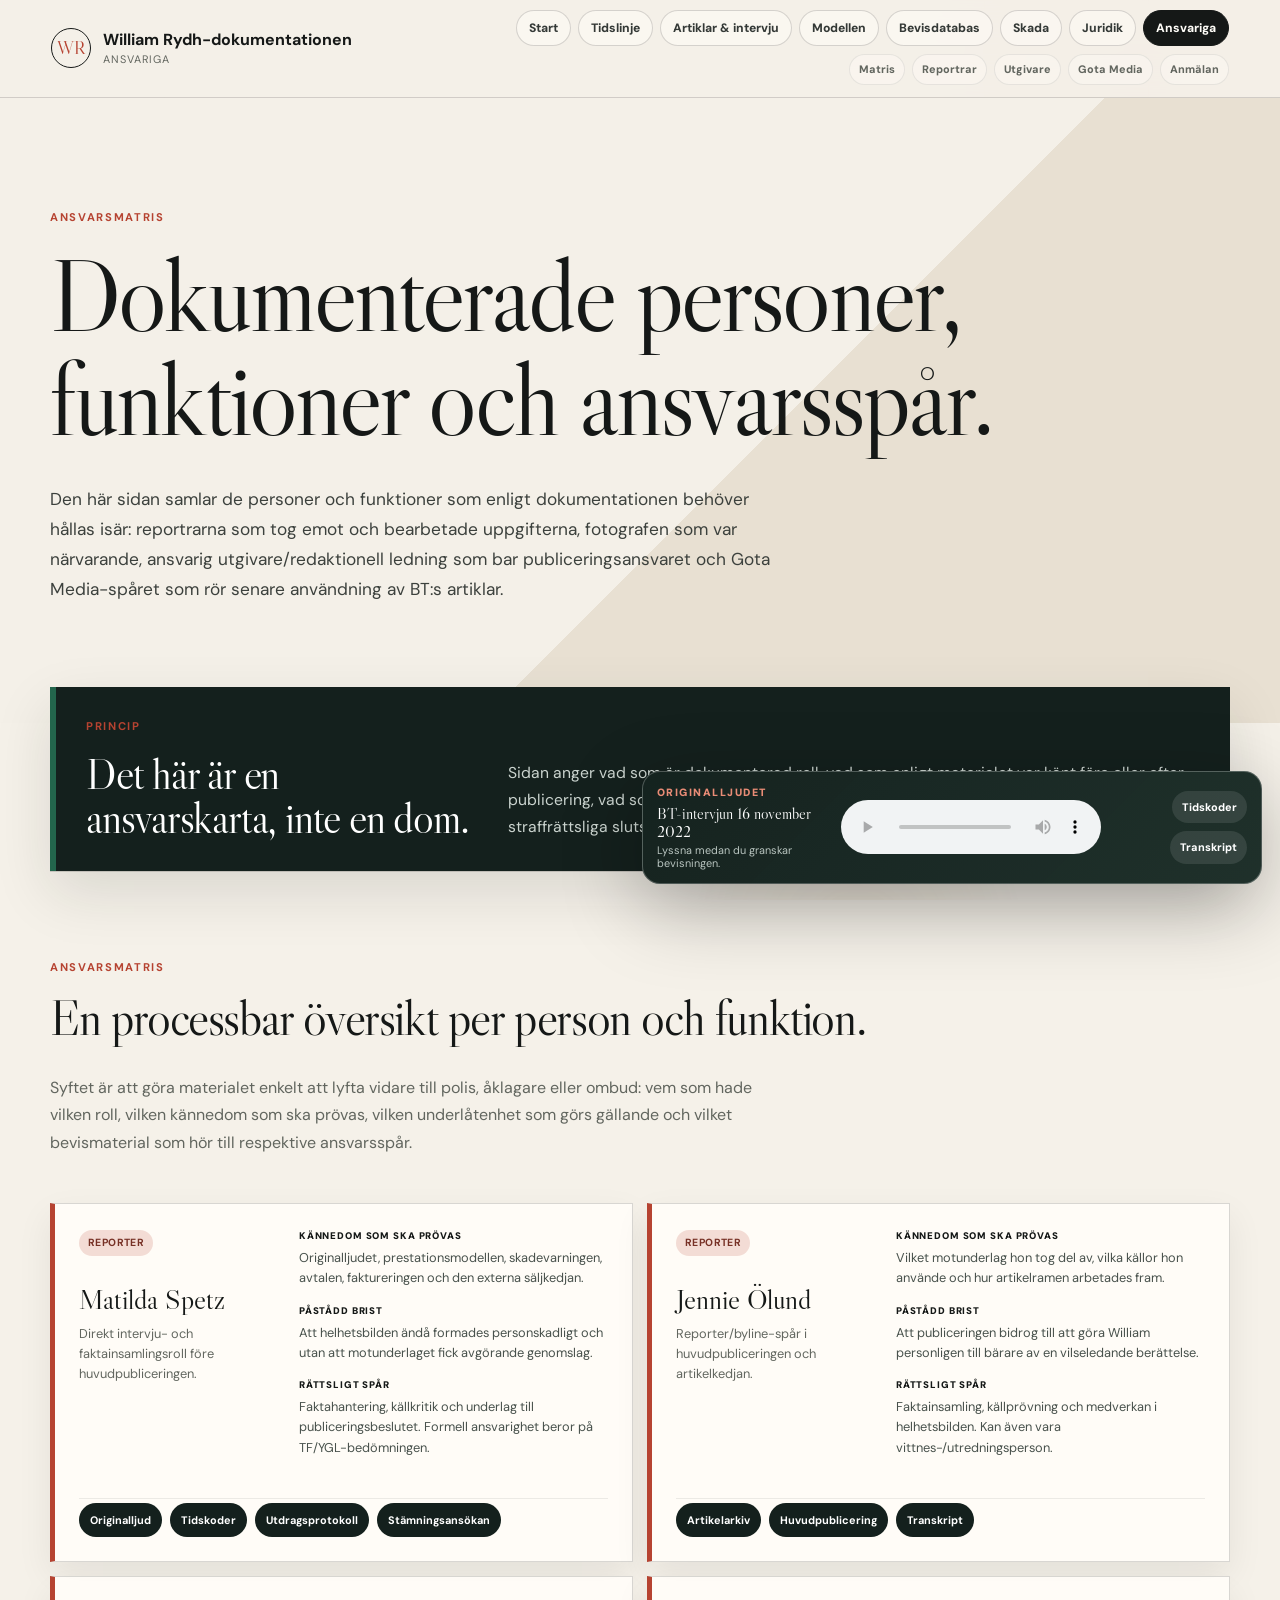
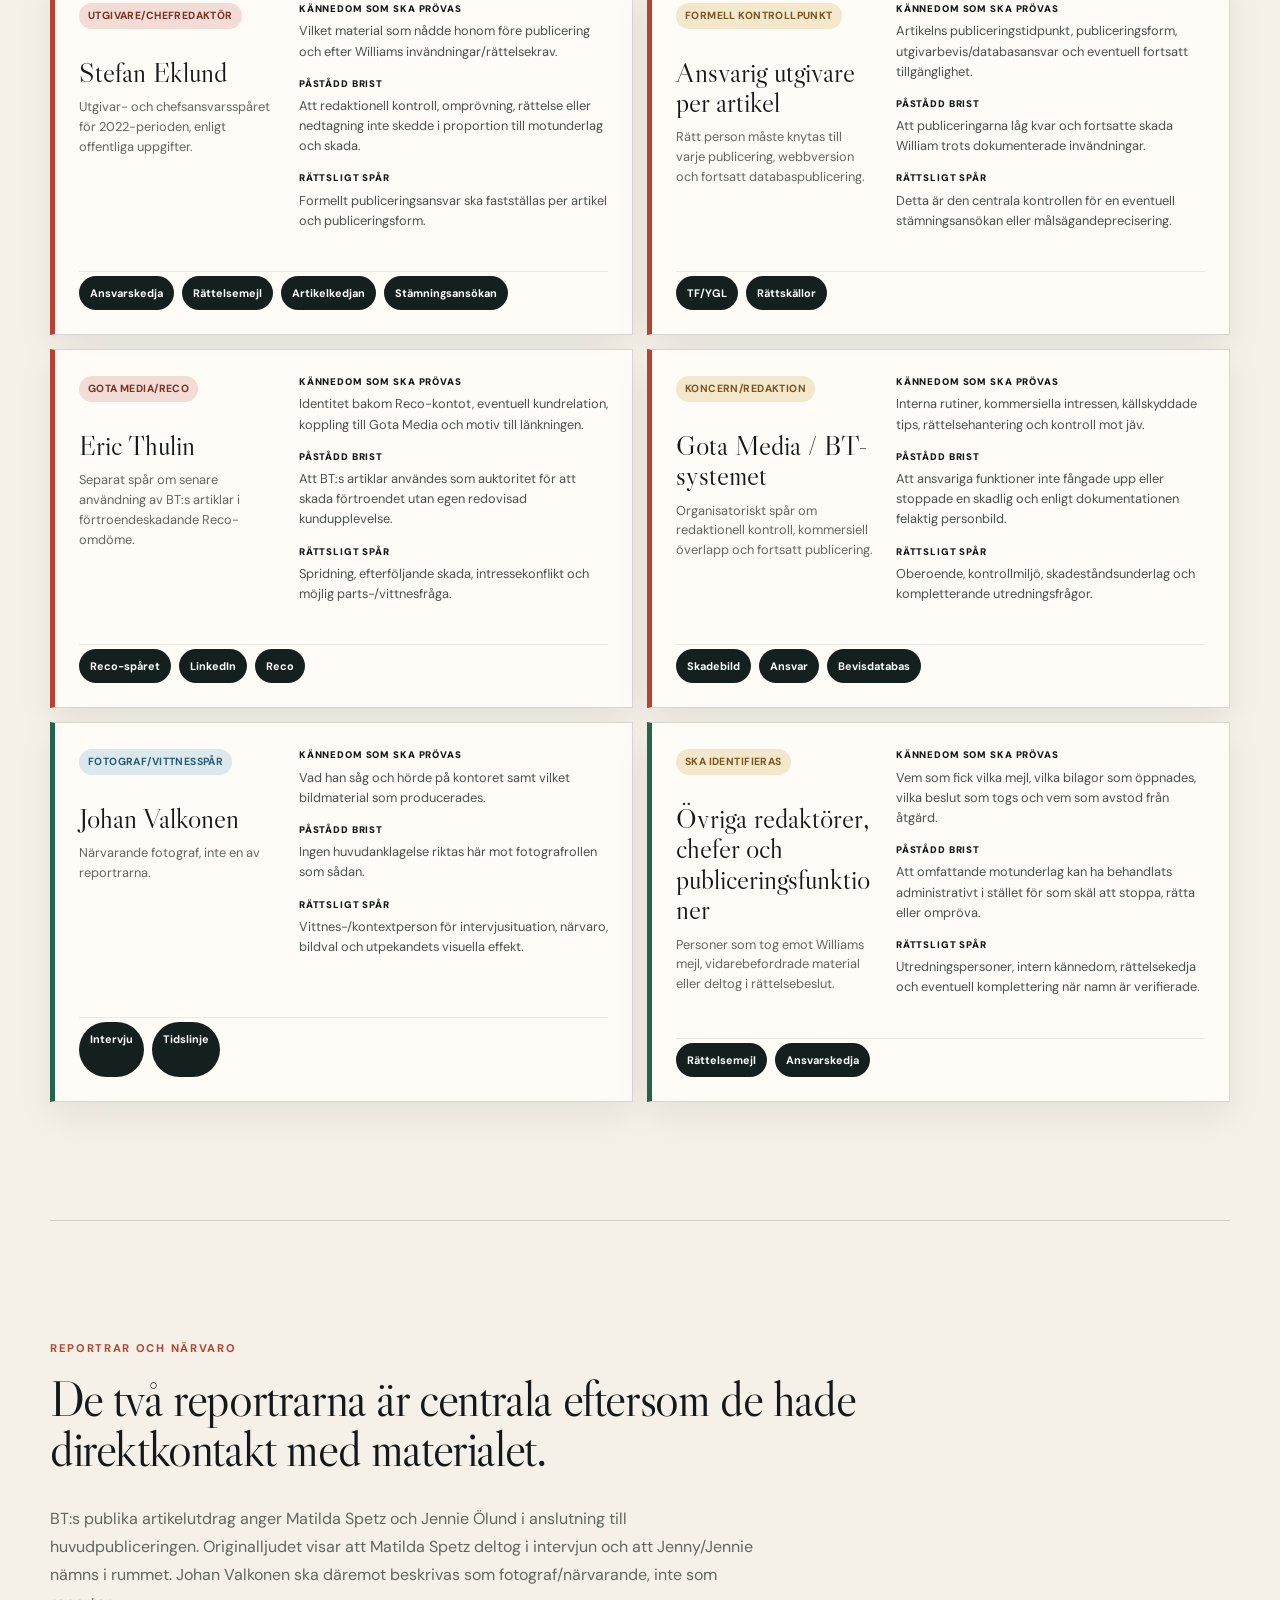
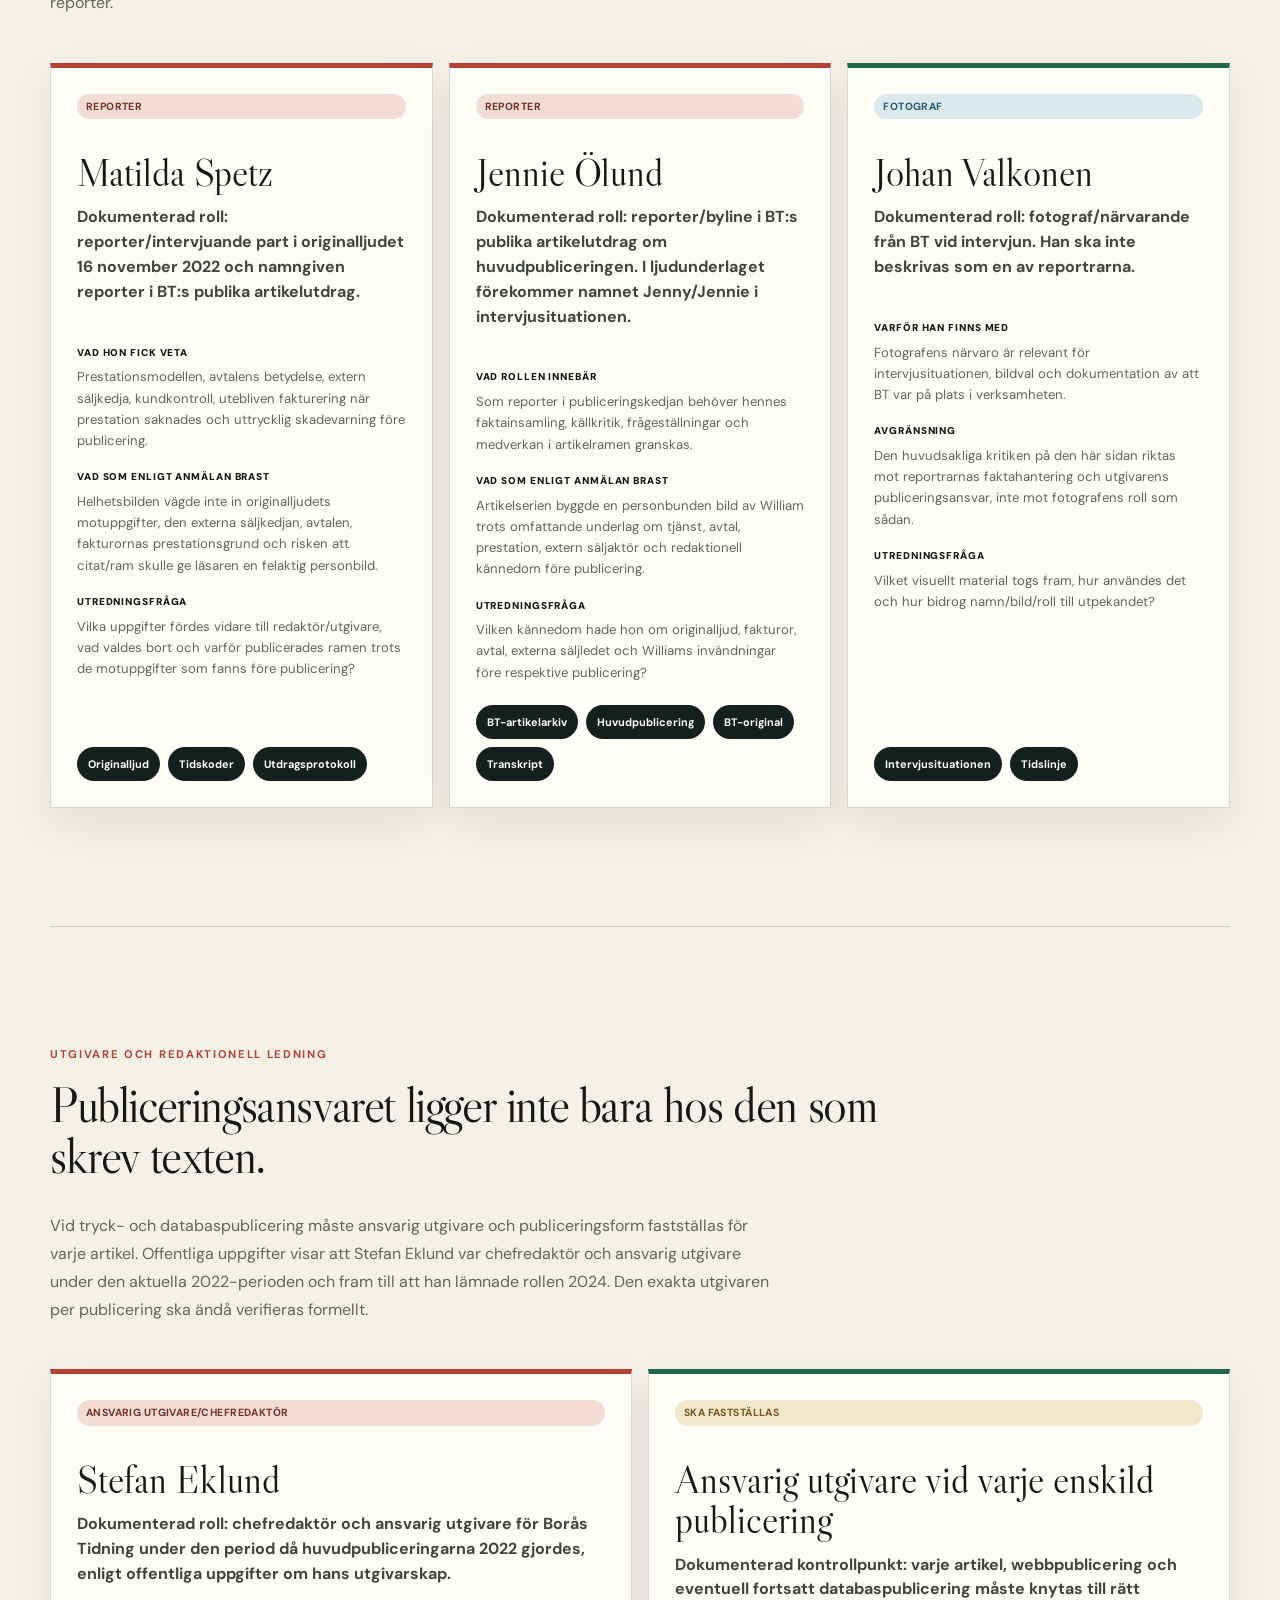
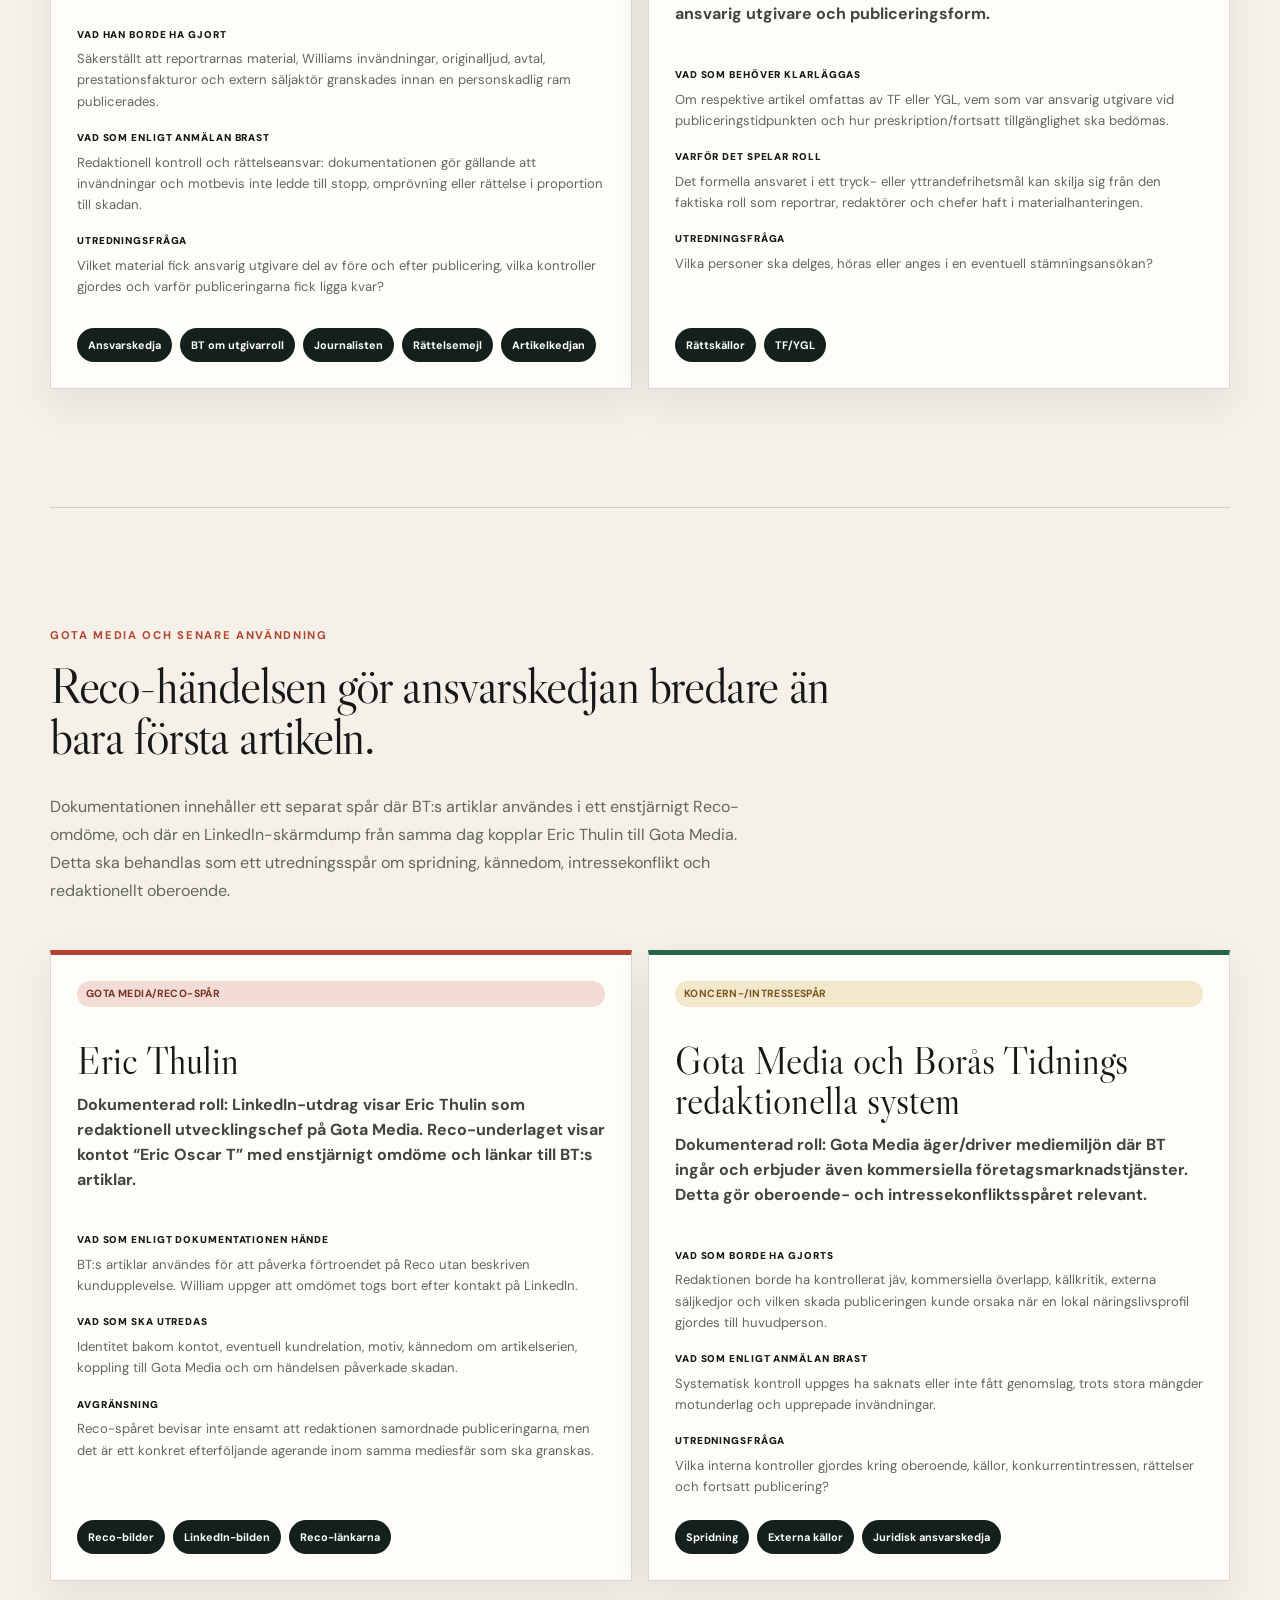
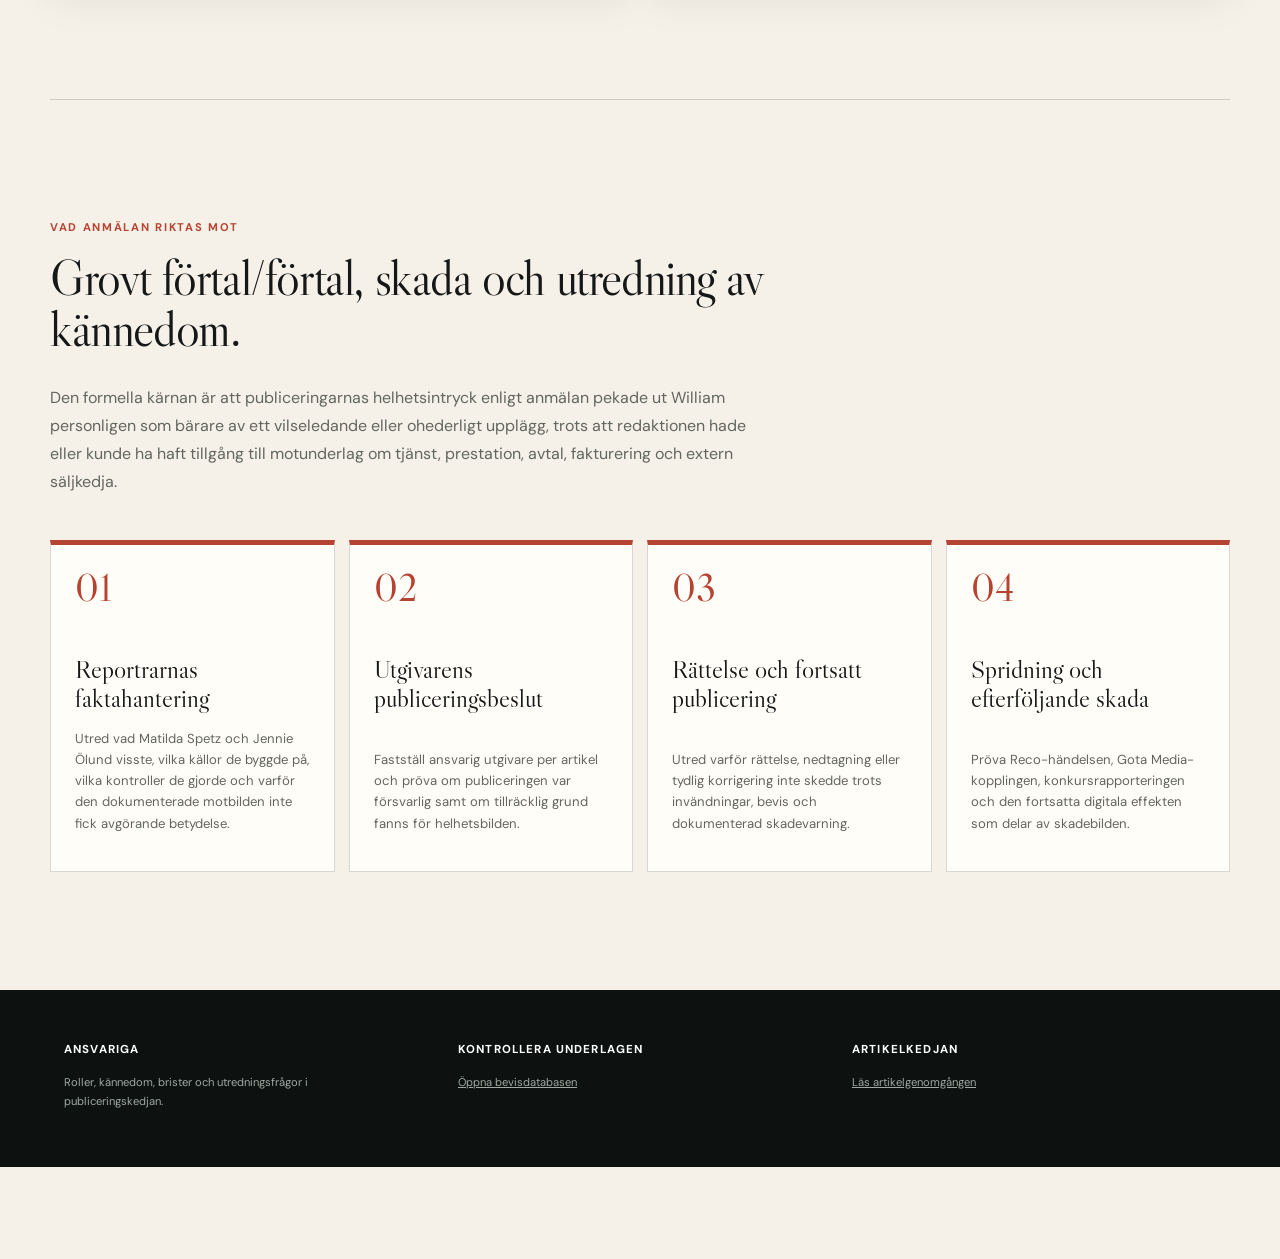
==== commit bb43a896: "Modernisera mobilnavigationen" ====
--- a/ansvariga.html
+++ b/ansvariga.html
@@ -14,8 +14,8 @@
   <link rel="preconnect" href="https://fonts.googleapis.com">
   <link rel="preconnect" href="https://fonts.gstatic.com" crossorigin>
   <link href="https://fonts.googleapis.com/css2?family=DM+Sans:wght@400;500;600;700&family=Libre+Caslon+Display&display=swap" rel="stylesheet">
-  <link rel="stylesheet" href="styles.css?v=archiveview3">
-  <script src="app.js?v=archiveview3" defer></script>
+  <link rel="stylesheet" href="styles.css?v=mobilenav2">
+  <script src="app.js?v=mobilenav2" defer></script>
   <script type="application/ld+json">
   {
     "@context": "https://schema.org",
--- a/styles.css
+++ b/styles.css
@@ -85,6 +85,8 @@
   background: rgba(244, 240, 232, .9);
   border-bottom: 1px solid var(--line);
   backdrop-filter: blur(18px);
+  transition: transform .28s cubic-bezier(.2,.8,.2,1), opacity .2s ease, background .2s ease, box-shadow .2s ease, border-color .2s ease;
+  will-change: transform;
 }
 .brand { display: flex; gap: 12px; align-items: center; text-decoration: none; line-height: 1.15; }
 .brand-mark {
@@ -126,7 +128,11 @@
 .site-header[data-page="responsibility"] [data-nav="responsibility"] {
   background: var(--ink); color: var(--white); border-color: var(--ink);
 }
-.menu-button { display: none; border: 1px solid var(--line); background: transparent; padding: 8px 12px; border-radius: 99px; }
+.menu-button {
+  display: none; border: 1px solid var(--line); background: transparent; padding: 8px 12px; border-radius: 99px;
+  transition: transform .18s ease, background .18s ease, color .18s ease, border-color .18s ease;
+}
+.menu-button:active { transform: scale(.97); }
 body.has-sticky-player { padding-bottom: 116px; }
 .sticky-interview-player {
   position: fixed; right: 18px; bottom: 16px; left: 18px; z-index: 80;
@@ -1149,7 +1155,7 @@
 
 @media (max-width: 980px) {
   .site-header { align-items: flex-start; }
-  nav { justify-items: start; }
+  .site-header nav { justify-items: start; }
   .nav-primary, .nav-secondary { justify-content: flex-start; }
   .hero { grid-template-columns: 1fr; padding-block: 82px; }
   .hero-case { max-width: 620px; transform: none; }
@@ -1185,7 +1191,7 @@
     color: #65716d; font-size: .56rem; letter-spacing: .11em; line-height: 1.15;
     text-overflow: ellipsis; white-space: nowrap;
   }
-  nav {
+  .site-header nav {
     display: none; position: fixed; top: 66px; right: 0; bottom: 0; left: 0; z-index: 70;
     max-width: none; height: calc(100dvh - 66px); gap: 0; padding: 18px 18px 30px;
     overflow-y: auto; overscroll-behavior: contain;
@@ -1194,8 +1200,8 @@
       linear-gradient(180deg, #f4f0e8, #efe9de);
     border-bottom: 0; box-shadow: 0 24px 70px rgba(0,0,0,.24);
   }
-  nav.open { display: block; }
-  nav.open::before {
+  .site-header nav.open { display: block; }
+  .site-header nav.open::before {
     content: "Resan genom bevisningen"; display: block; margin: 0 0 14px;
     color: var(--red); font-size: .68rem; font-weight: 900; letter-spacing: .15em;
     text-transform: uppercase;
@@ -1237,13 +1243,34 @@
 }
 
 @media (max-width: 720px) {
-  html { scroll-padding-top: 78px; }
+  html { scroll-padding-top: 90px; }
   body.nav-open { overflow: hidden; }
   body.has-sticky-player { padding-bottom: 178px; }
   body.nav-open .sticky-interview-player { display: none; }
+  body.nav-open::after {
+    content: ""; position: fixed; inset: 0; z-index: 60;
+    background: rgba(13, 18, 16, .24); backdrop-filter: blur(3px);
+  }
+  main { padding-top: 82px; }
   .section-shell, main[id], main > section[id] { scroll-margin-top: 12px; }
-  .site-header { min-height: 66px; align-items: center; }
-  .menu-button { display: block; min-height: 44px; padding-inline: 16px; }
+  .site-header {
+    position: fixed; top: max(10px, env(safe-area-inset-top)); right: 12px; left: 12px; z-index: 90;
+    min-height: 60px; align-items: center; padding: 8px 10px; border: 1px solid rgba(20,32,29,.12);
+    border-radius: 24px; background: rgba(255,253,248,.82); box-shadow: 0 14px 42px rgba(20,32,29,.12);
+  }
+  body.mobile-nav-hidden:not(.nav-open) .site-header {
+    transform: translateY(calc(-100% - 22px));
+  }
+  body.mobile-nav-scrolled .site-header {
+    background: rgba(255,253,248,.94); box-shadow: 0 18px 46px rgba(20,32,29,.18);
+  }
+  body.nav-open .site-header { transform: none; background: rgba(255,253,248,.96); }
+  .menu-button {
+    display: inline-flex; align-items: center; justify-content: center; min-height: 42px; padding-inline: 15px;
+    border-color: rgba(20,32,29,.12); background: var(--ink); color: white; font-weight: 900;
+    box-shadow: 0 10px 28px rgba(20,32,29,.14);
+  }
+  body.nav-open .menu-button { background: var(--red-dark); color: white; border-color: var(--red-dark); }
   .brand { min-width: 0; }
   .brand strong { font-size: .9rem; }
   .brand small {
@@ -1251,16 +1278,24 @@
     color: #65716d; font-size: .56rem; letter-spacing: .11em; line-height: 1.15;
     text-overflow: ellipsis; white-space: nowrap;
   }
-  nav {
-    display: none; position: fixed; top: 66px; right: 0; bottom: 0; left: 0; z-index: 70;
-    height: calc(100dvh - 66px); gap: 0; padding: 18px 18px 30px; overflow-y: auto; overscroll-behavior: contain;
+  .site-header nav {
+    display: flex; flex-direction: column; position: fixed;
+    top: calc(max(10px, env(safe-area-inset-top)) + 72px); right: 12px; bottom: 12px; left: 12px; z-index: 92;
+    height: calc(100dvh - 104px); max-height: calc(100dvh - 104px); max-width: none; gap: 0;
+    padding: 18px; overflow-y: auto; overscroll-behavior: contain;
     background:
-      radial-gradient(circle at top left, rgba(182,67,49,.13), transparent 34%),
-      linear-gradient(180deg, #f4f0e8, #efe9de);
-    border-bottom: 0; box-shadow: 0 24px 70px rgba(0,0,0,.24);
-  }
-  nav.open { display: block; }
-  nav.open::before {
+      radial-gradient(circle at top left, rgba(182,67,49,.15), transparent 38%),
+      linear-gradient(180deg, rgba(250,247,241,.98), rgba(235,228,216,.98));
+    border: 1px solid rgba(20,32,29,.1); border-radius: 28px;
+    box-shadow: 0 30px 90px rgba(0,0,0,.26);
+    opacity: 0; pointer-events: none; visibility: hidden;
+    transform: translateY(-10px) scale(.985);
+    transition: opacity .2s ease, transform .24s cubic-bezier(.2,.8,.2,1), visibility .2s ease;
+  }
+  .site-header nav.open {
+    display: flex; opacity: 1; pointer-events: auto; visibility: visible; transform: translateY(0) scale(1);
+  }
+  .site-header nav.open::before {
     content: "Resan genom bevisningen"; display: block; margin: 0 0 14px;
     color: var(--red); font-size: .68rem; font-weight: 900; letter-spacing: .15em;
     text-transform: uppercase;
@@ -1268,9 +1303,12 @@
   .nav-primary { display: grid; grid-template-columns: 1fr; gap: 10px; width: 100%; }
   .nav-primary a {
     position: relative; display: flex; align-items: center;
-    width: 100%; min-height: 56px; justify-content: flex-start; padding: 14px 16px;
+    width: 100%; min-height: 58px; justify-content: flex-start; padding: 14px 16px;
     border: 1px solid rgba(20,32,29,.12); border-radius: 16px;
-    background: rgba(255,253,248,.74); color: #28312e; box-shadow: 0 12px 28px rgba(20,32,29,.06);
+    background: rgba(255,253,248,.78); color: #28312e; box-shadow: 0 12px 28px rgba(20,32,29,.06);
+  }
+  .nav-primary a::after {
+    content: "→"; margin-left: auto; color: rgba(182,67,49,.58); font-weight: 900;
   }
   .site-header[data-page="overview"] [data-nav="overview"],
   .site-header[data-page="timeline"] [data-nav="timeline"],
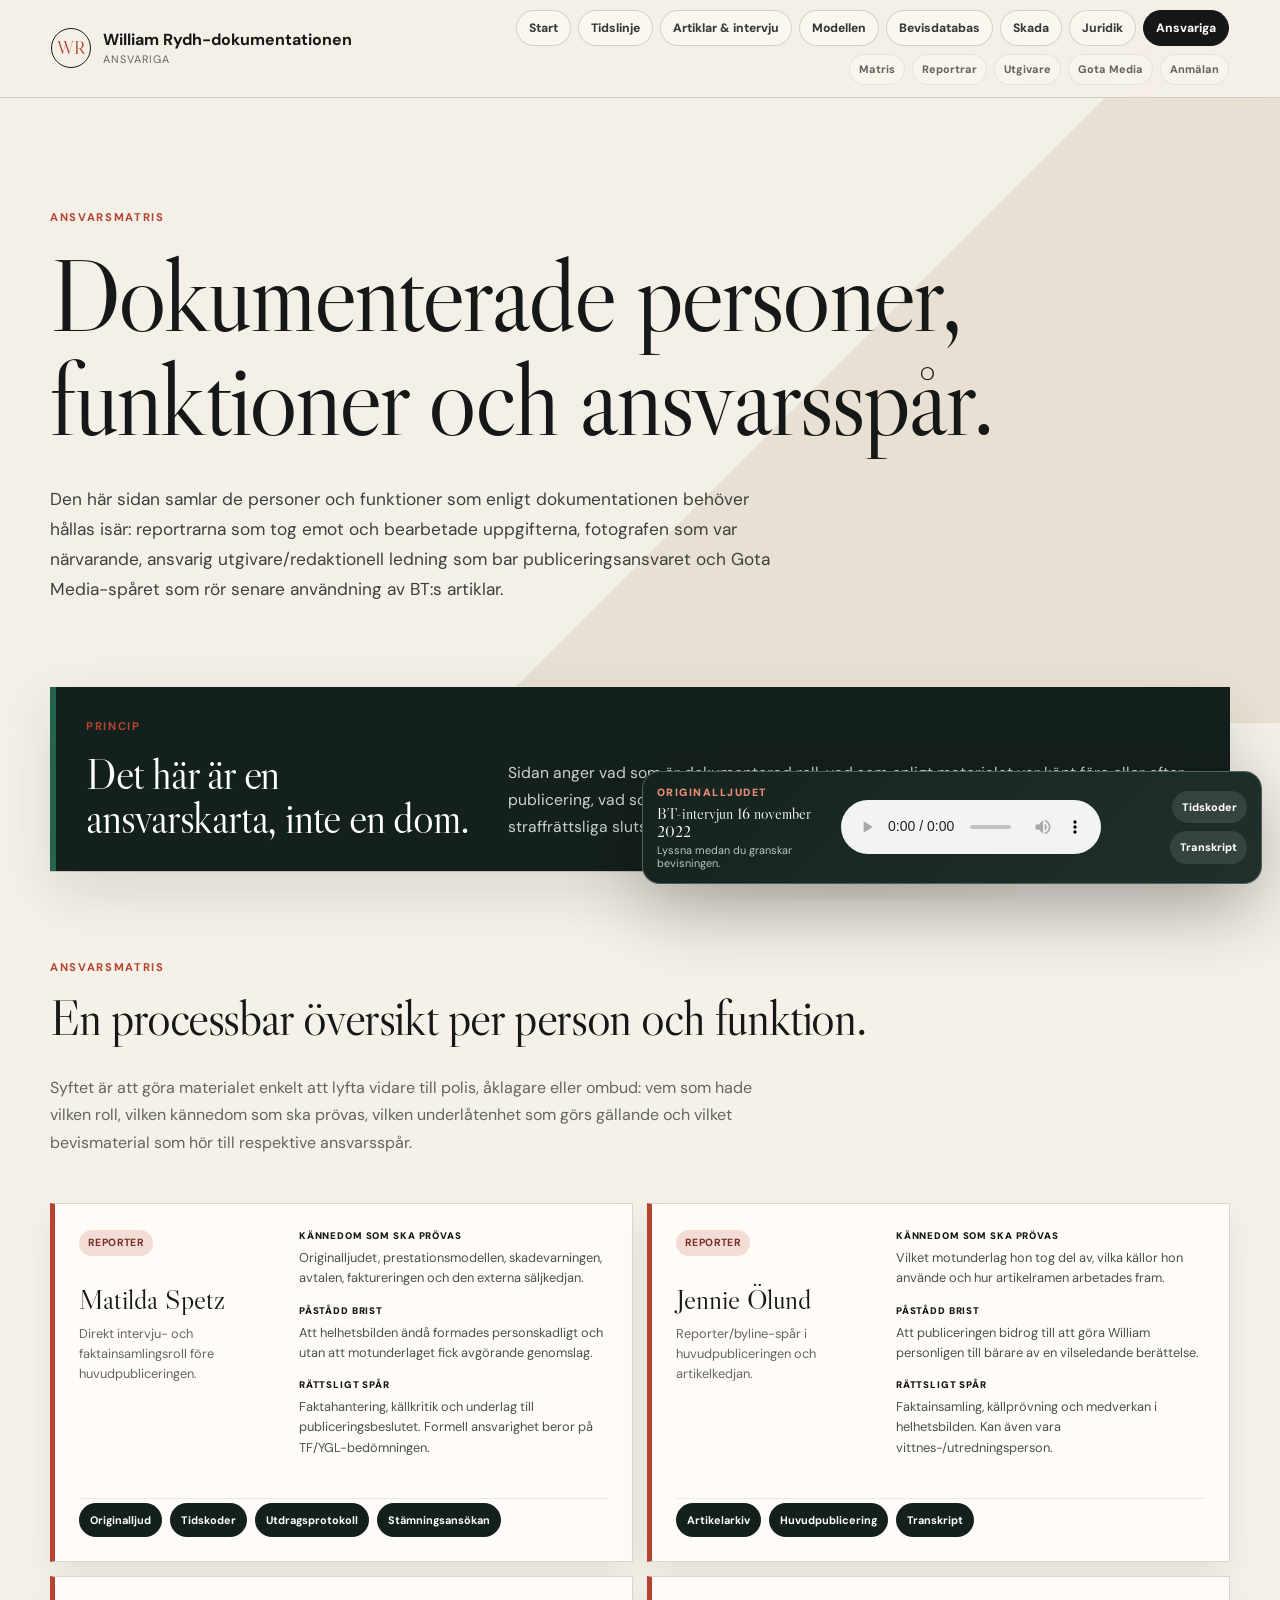
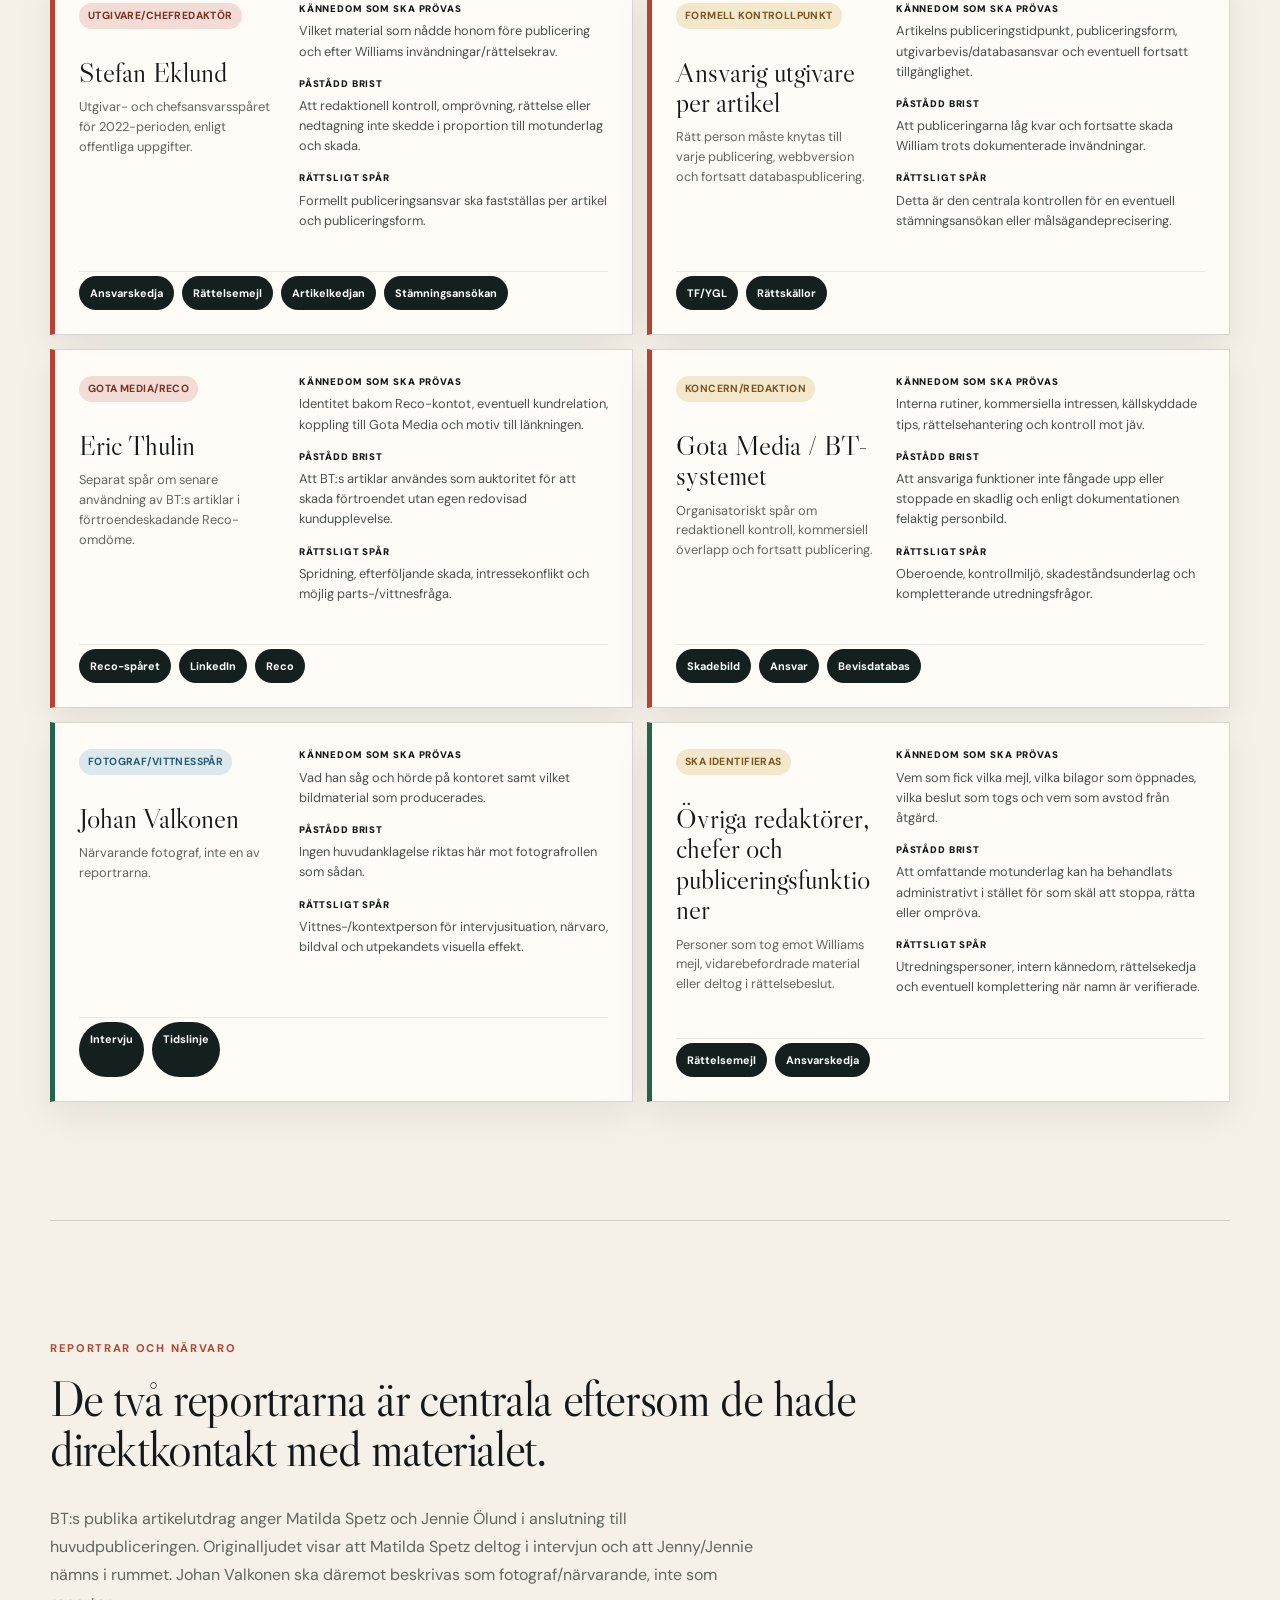
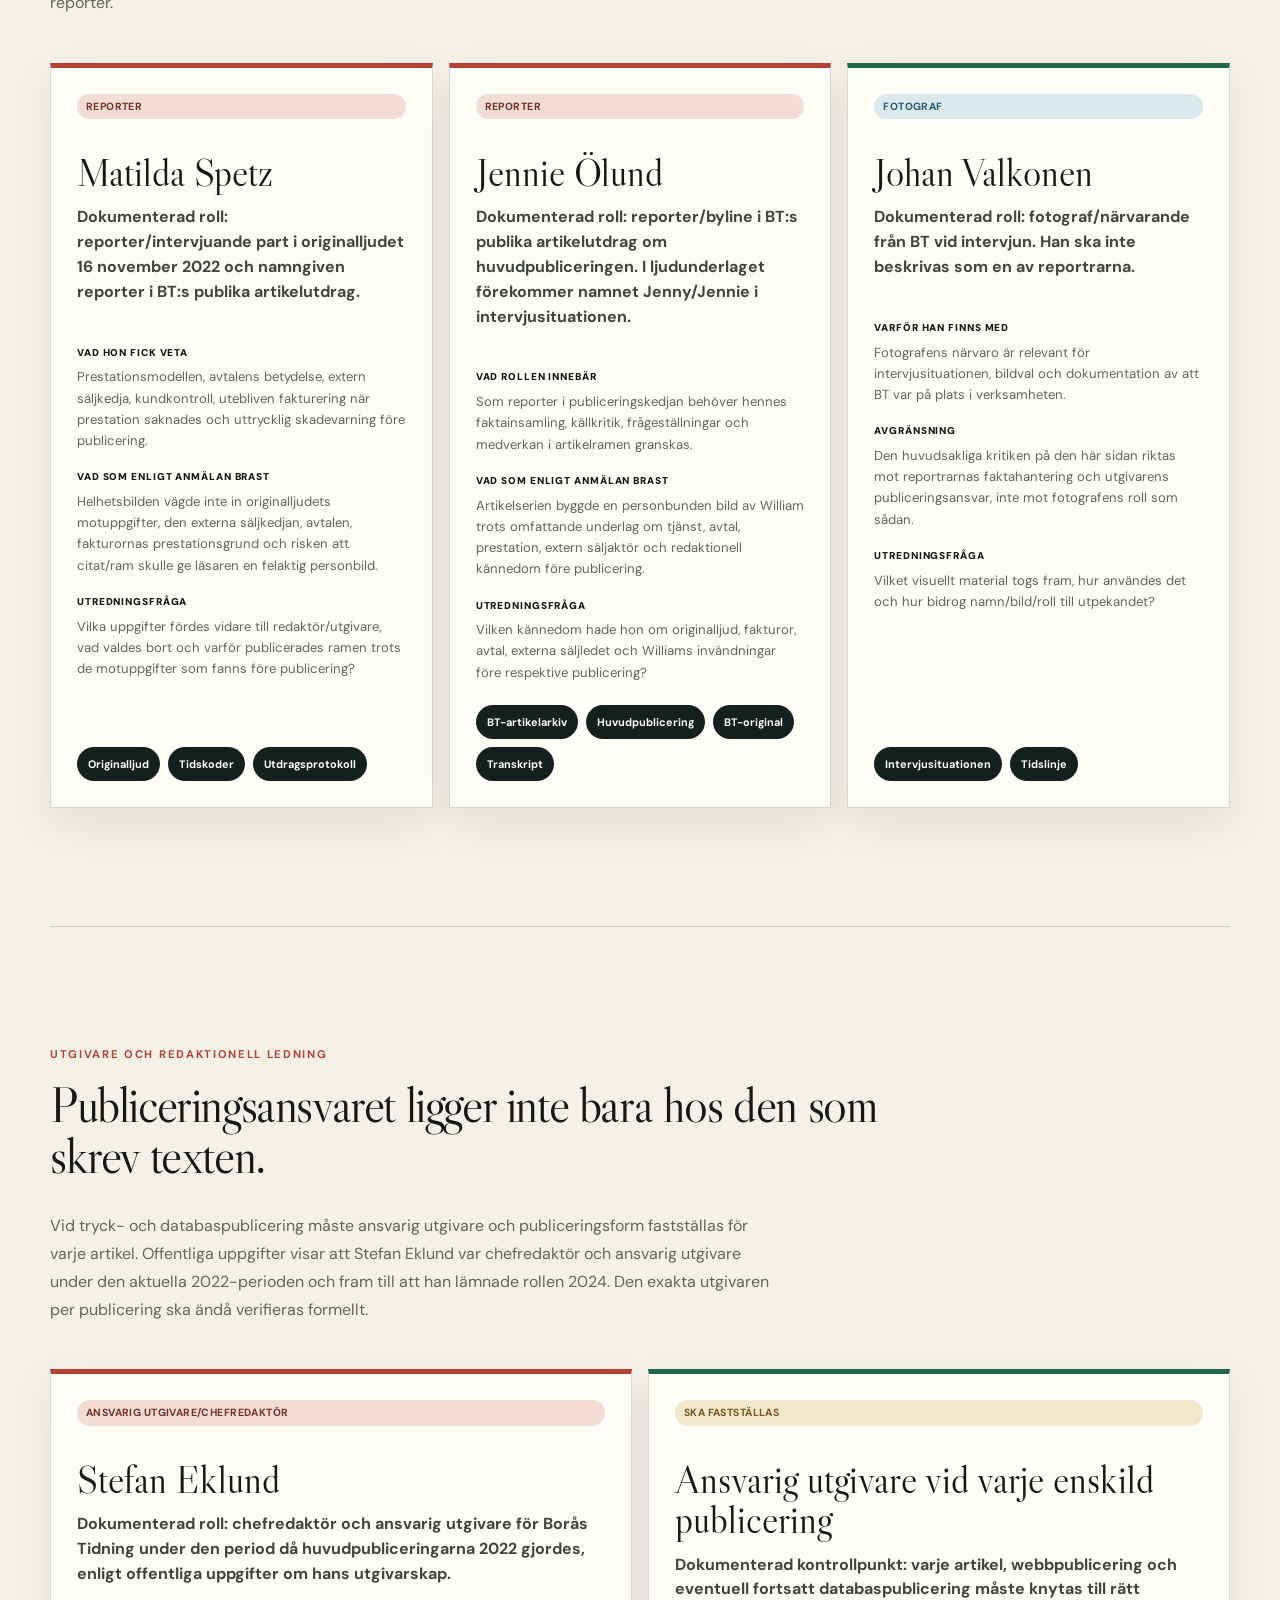
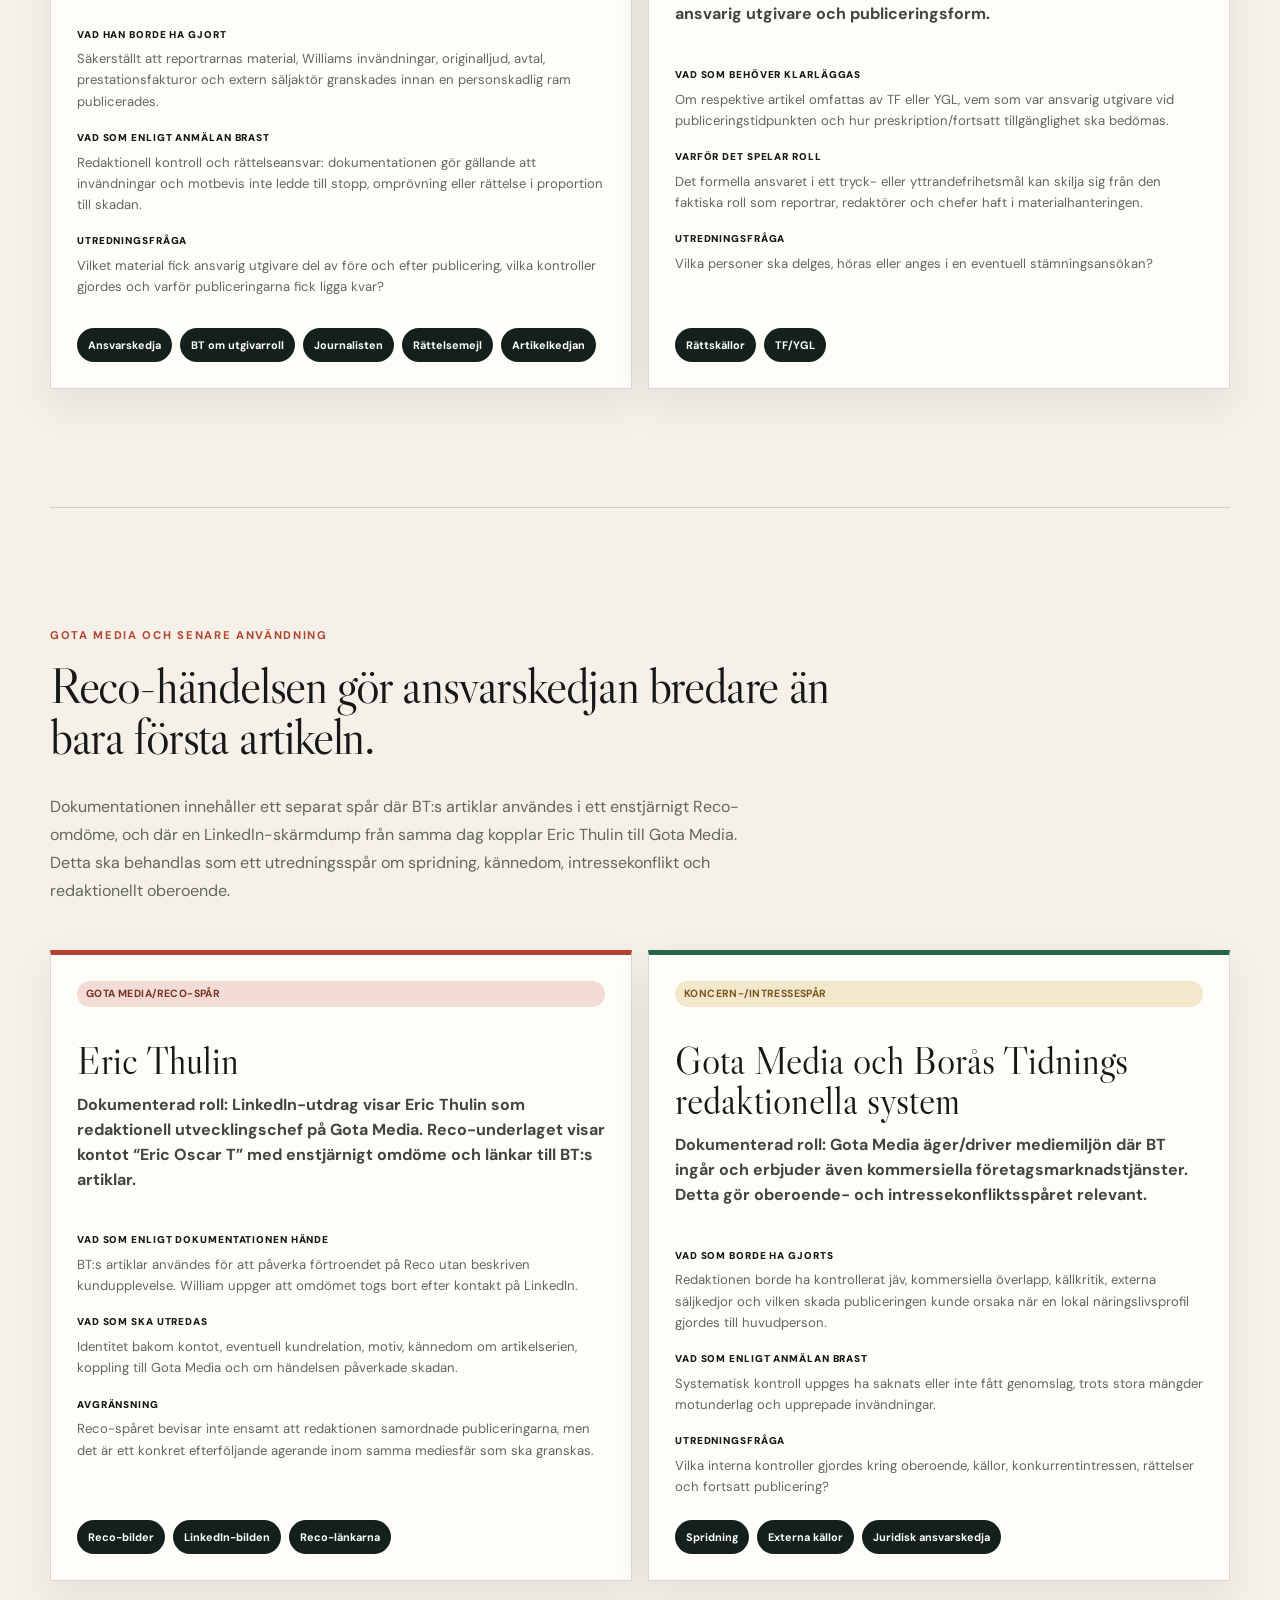
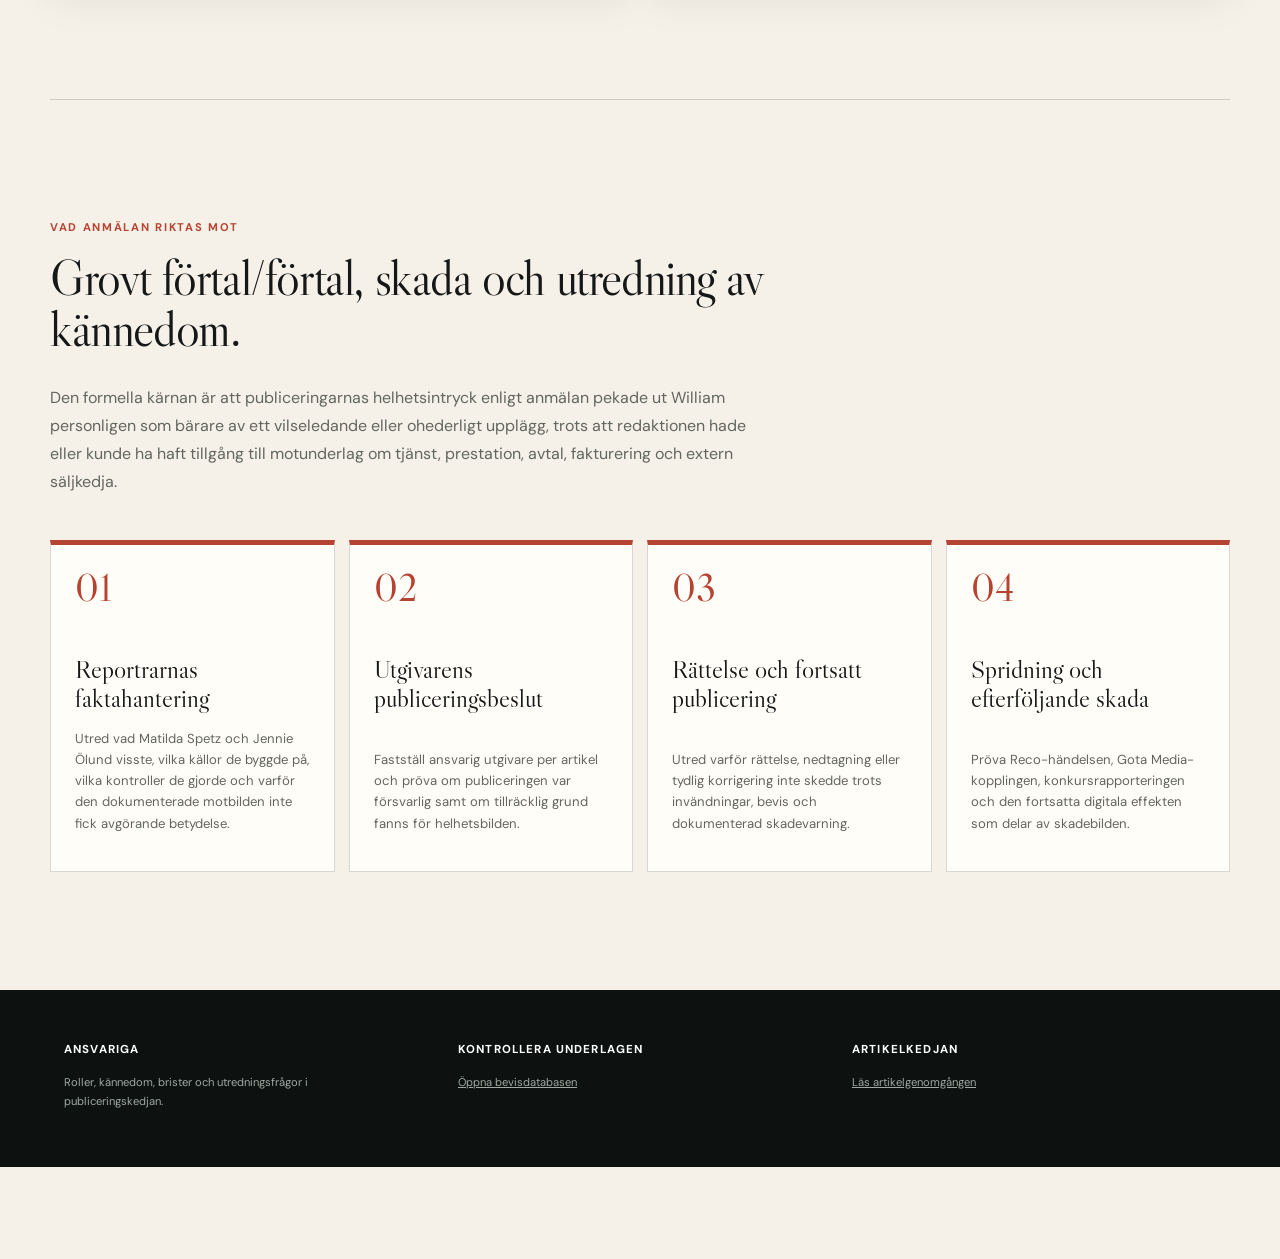
==== commit a55435ef: "Gor intervjuspelaren kompakt vid scroll" ====
--- a/ansvariga.html
+++ b/ansvariga.html
@@ -14,8 +14,8 @@
   <link rel="preconnect" href="https://fonts.googleapis.com">
   <link rel="preconnect" href="https://fonts.gstatic.com" crossorigin>
   <link href="https://fonts.googleapis.com/css2?family=DM+Sans:wght@400;500;600;700&family=Libre+Caslon+Display&display=swap" rel="stylesheet">
-  <link rel="stylesheet" href="styles.css?v=mobilenav2">
-  <script src="app.js?v=mobilenav2" defer></script>
+  <link rel="stylesheet" href="styles.css?v=mediaplayer1">
+  <script src="app.js?v=mediaplayer1" defer></script>
   <script type="application/ld+json">
   {
     "@context": "https://schema.org",
--- a/styles.css
+++ b/styles.css
@@ -166,6 +166,24 @@
 .archive-page .sticky-interview-copy strong { font-size: .98rem; }
 .archive-page .sticky-interview-copy small { font-size: .68rem; }
 .archive-page .sticky-interview-links a { min-height: 32px; padding: 7px 10px; font-size: .68rem; }
+body.media-player-compact.has-sticky-player { padding-bottom: 82px; }
+body.media-player-compact .sticky-interview-player {
+  left: auto; right: 18px; bottom: 14px; max-width: min(440px, calc(100% - 36px));
+  grid-template-columns: auto minmax(210px, 1fr); gap: 10px; padding: 8px 10px;
+  border-radius: 999px; box-shadow: 0 18px 58px rgba(0,0,0,.24);
+}
+body.media-player-compact .sticky-interview-player::before {
+  content: "Intervju"; display: inline-flex; align-items: center; min-height: 36px; padding-inline: 12px;
+  border-radius: 999px; background: rgba(255,255,255,.1); color: #f0b19f;
+  font-size: .66rem; font-weight: 900; letter-spacing: .1em; text-transform: uppercase;
+}
+body.media-player-compact .sticky-interview-copy,
+body.media-player-compact .sticky-interview-links {
+  display: none;
+}
+body.media-player-compact .sticky-interview-player audio {
+  height: 38px;
+}
 
 .section-shell, main[id], main > section[id] { scroll-margin-top: 16px; }
 .section-shell { width: min(1180px, calc(100% - 40px)); margin-inline: auto; }
@@ -1350,6 +1368,18 @@
   .sticky-interview-copy small { margin-top: 0; font-size: .66rem; text-align: right; }
   .sticky-interview-links { justify-content: flex-start; }
   .sticky-interview-links a { min-height: 31px; padding: 6px 9px; font-size: .68rem; }
+  body.media-player-compact.has-sticky-player { padding-bottom: 92px; }
+  body.media-player-compact .sticky-interview-player {
+    right: 10px; bottom: 10px; left: 10px; max-width: none;
+    grid-template-columns: auto minmax(0, 1fr); gap: 8px; padding: 8px;
+    border-radius: 999px;
+  }
+  body.media-player-compact .sticky-interview-player::before {
+    min-height: 34px; padding-inline: 10px; font-size: .58rem;
+  }
+  body.media-player-compact .sticky-interview-player audio {
+    height: 36px; min-width: 0;
+  }
   .rebuttal-heading { display: block; padding: 24px; }
   .rebuttal-heading .eyebrow { margin-bottom: 16px; }
   .rebuttal-heading p:not(.eyebrow) { max-width: none; margin-top: 20px; overflow-wrap: anywhere; }
